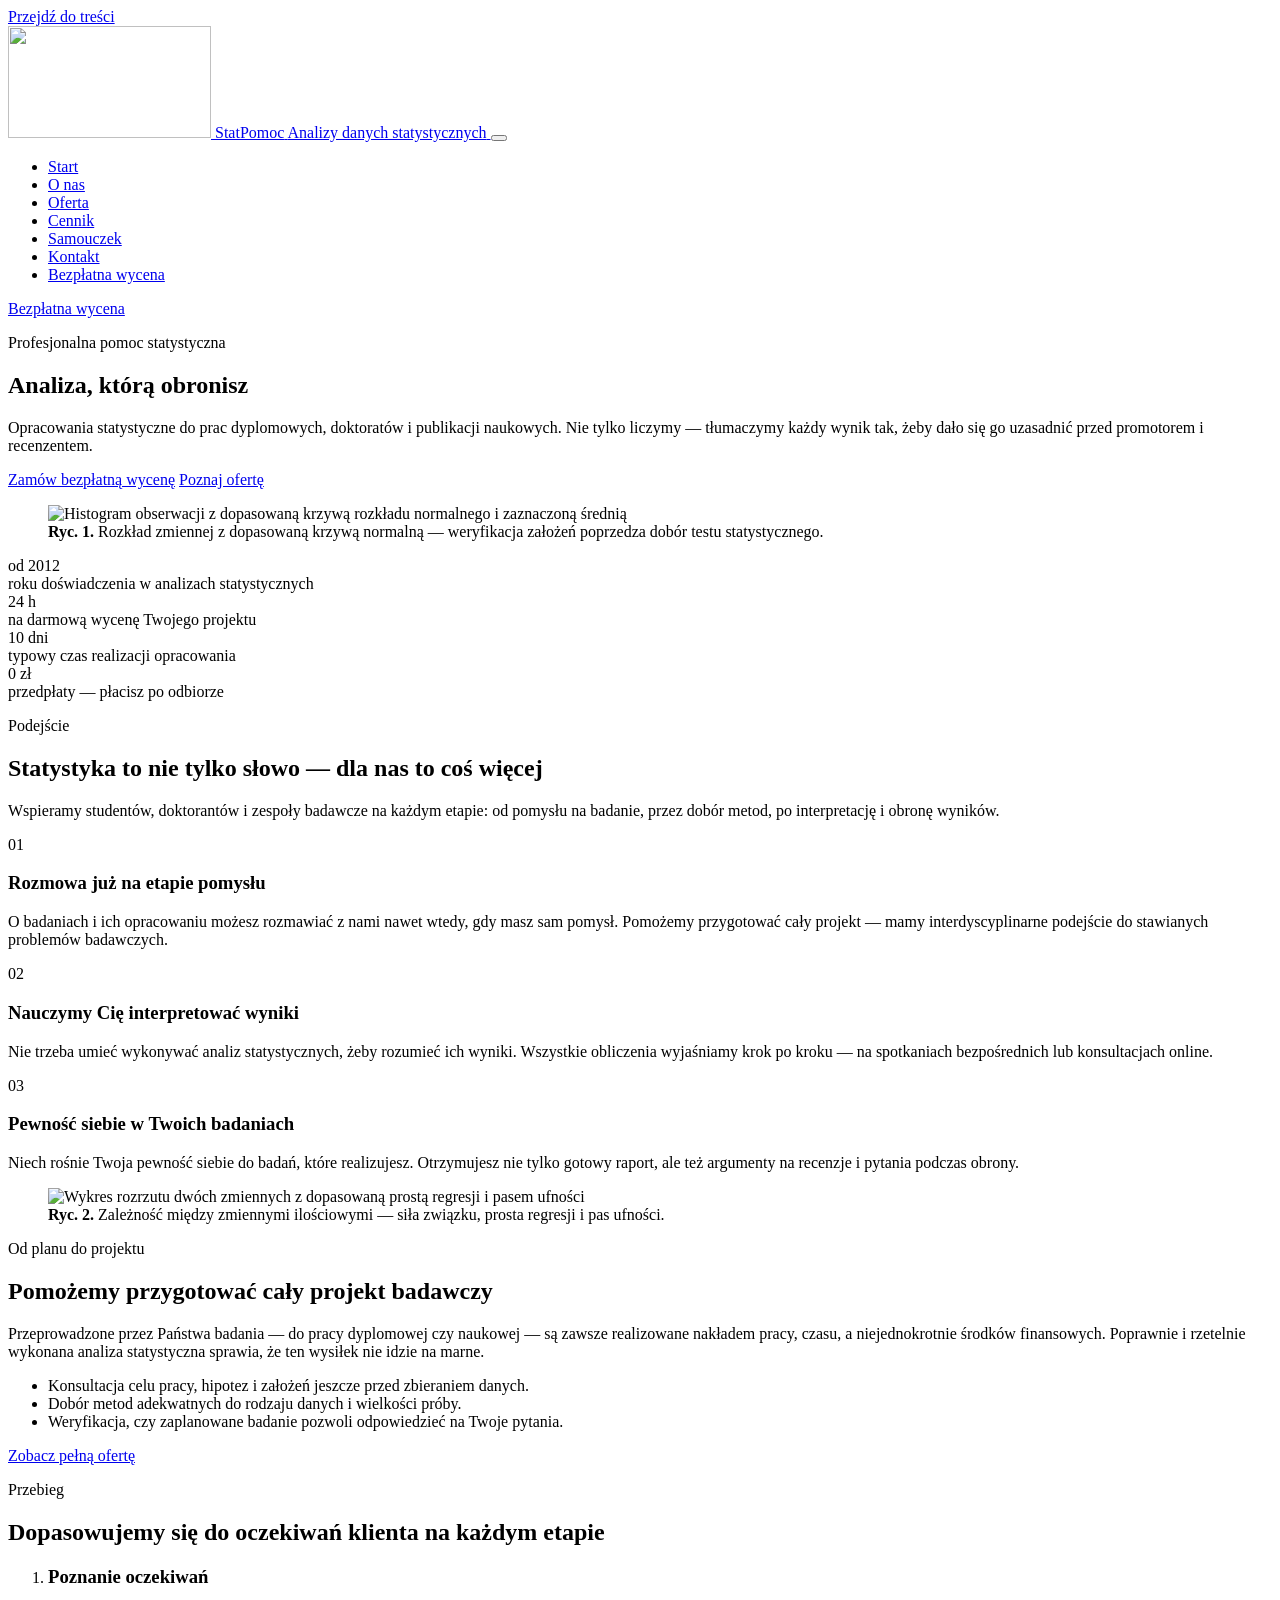
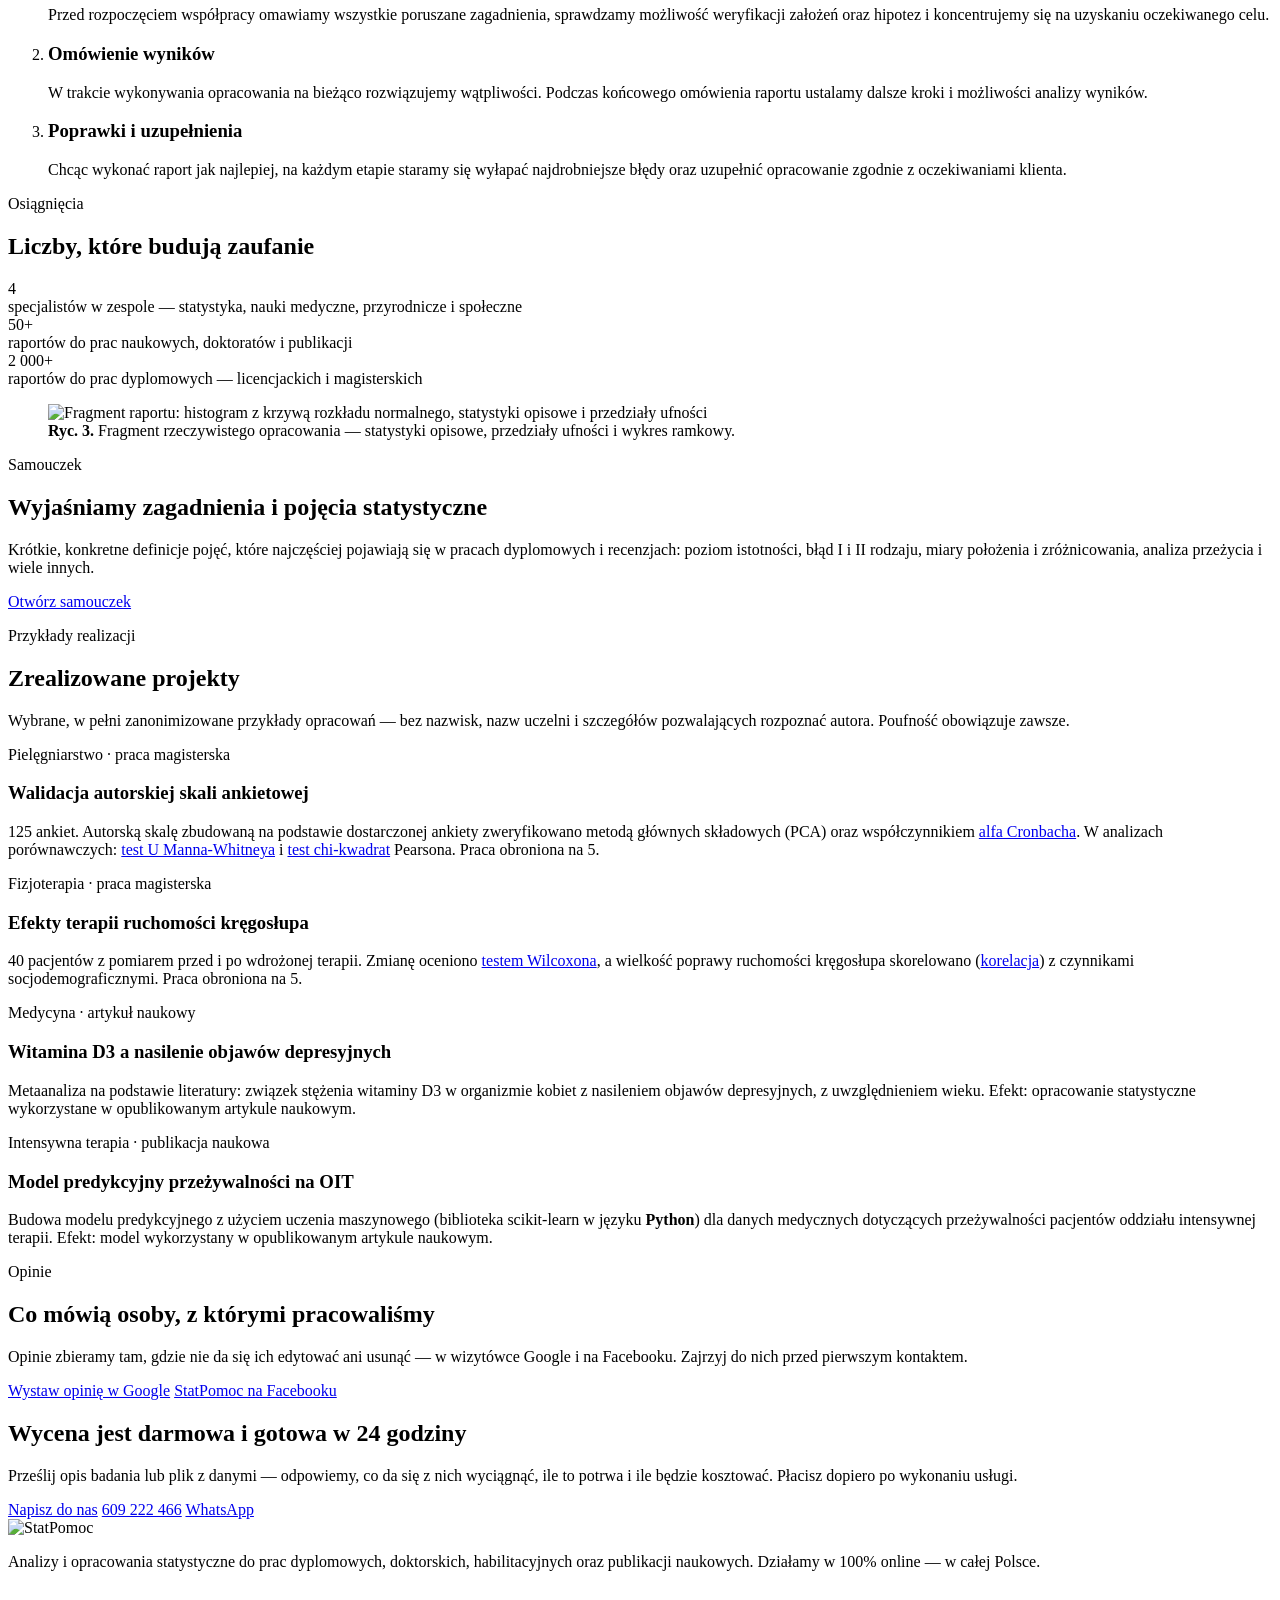
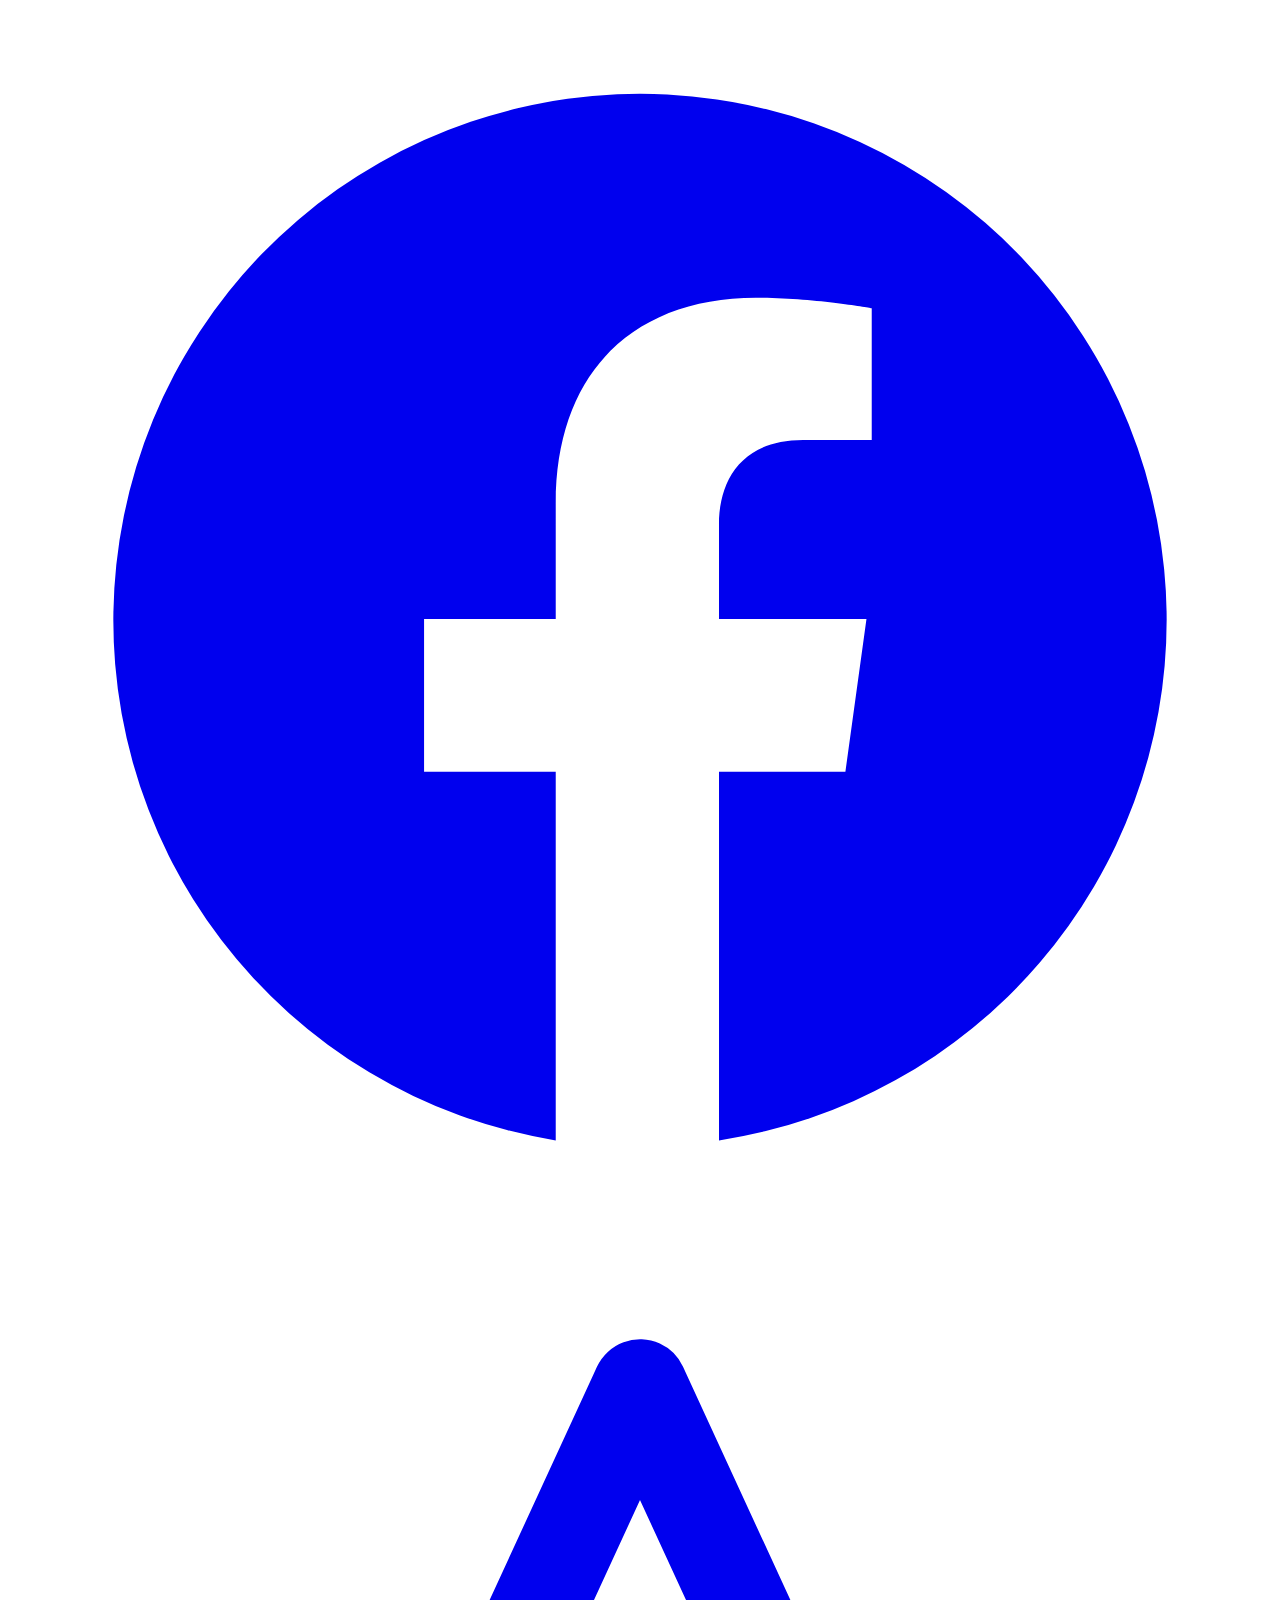
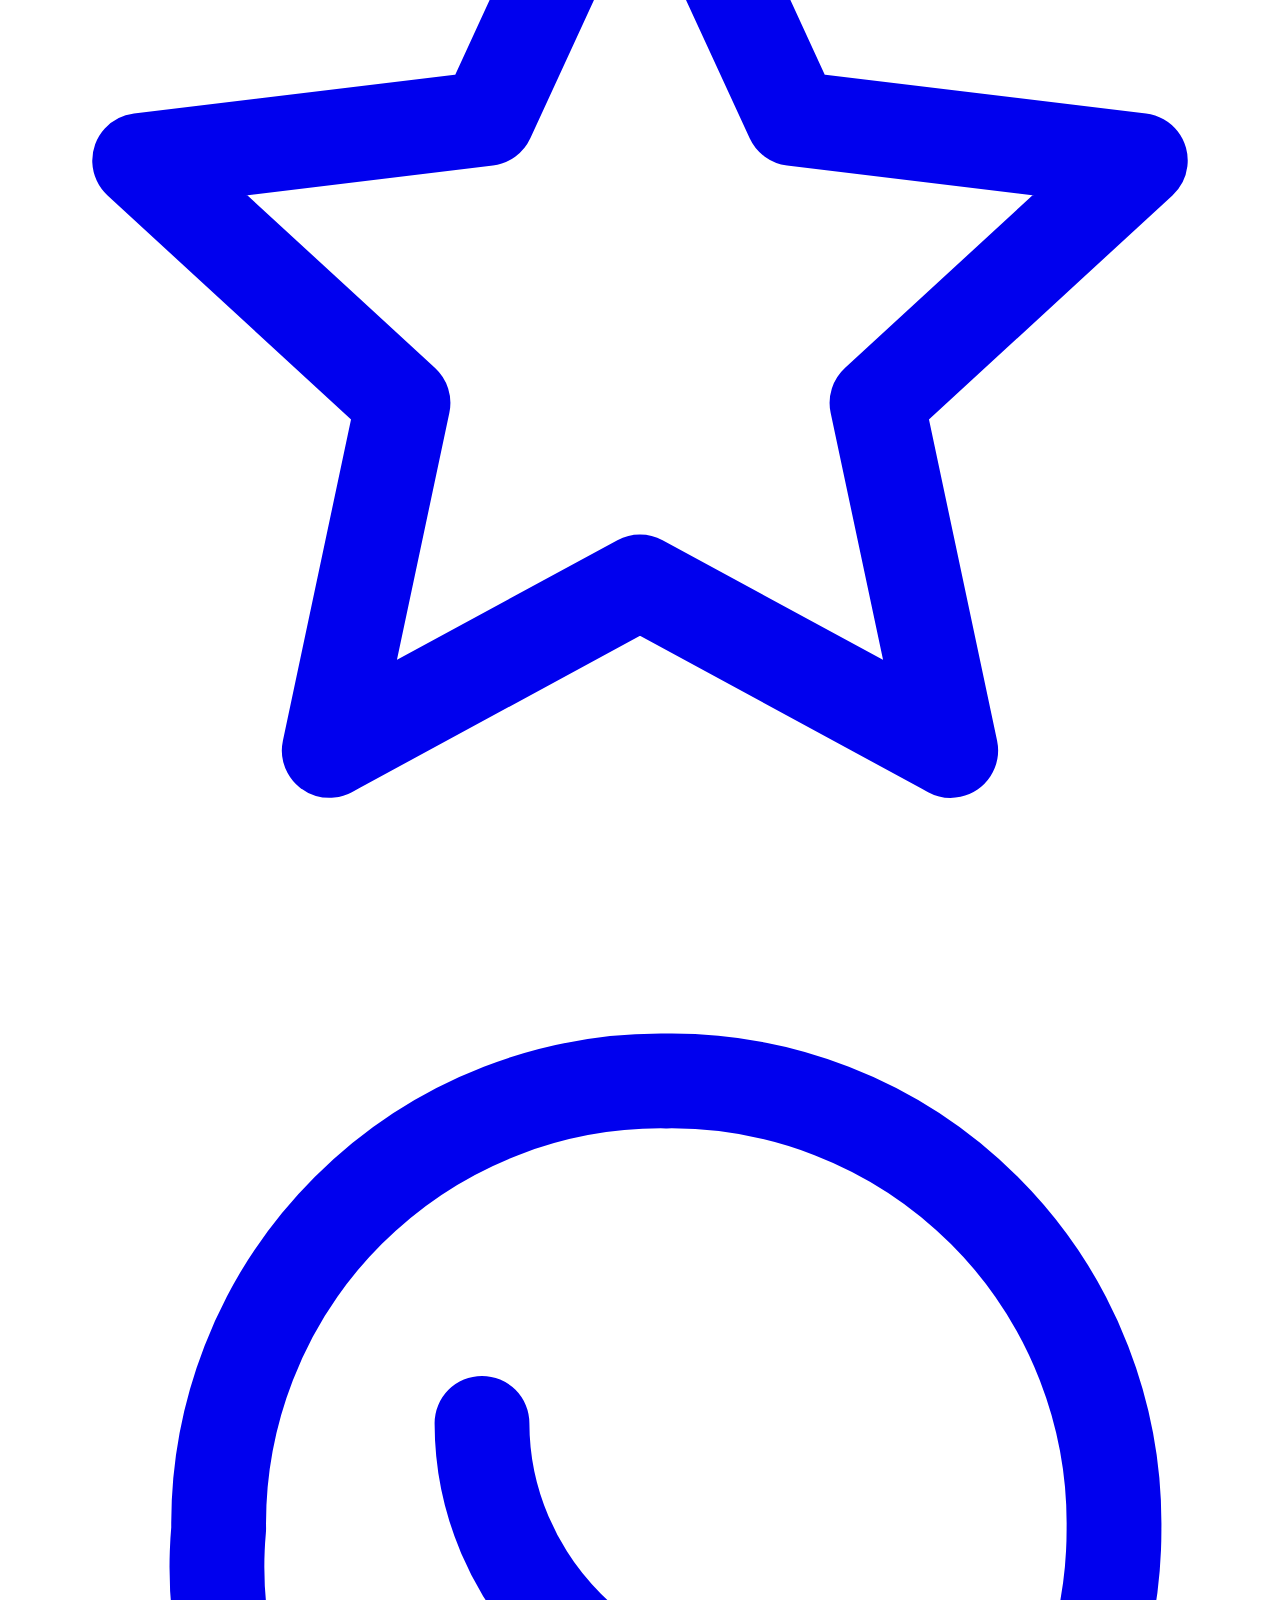
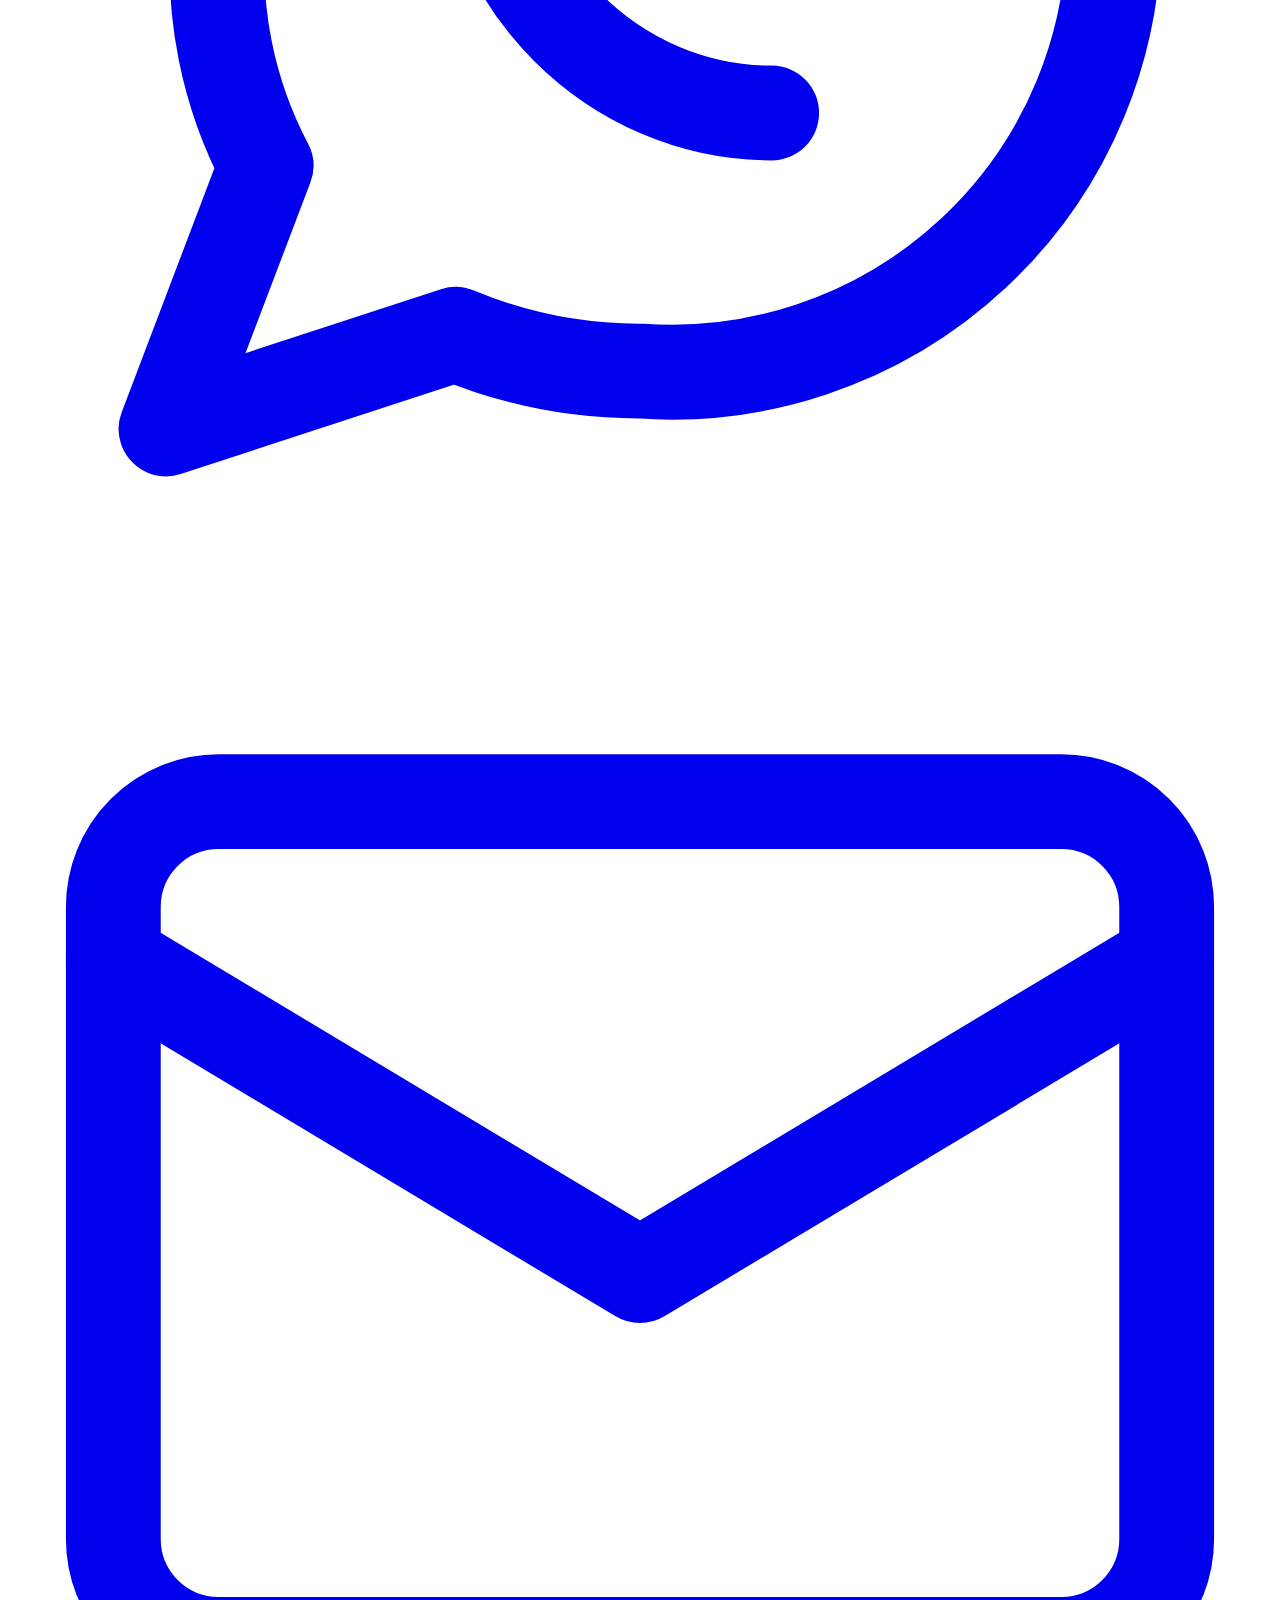
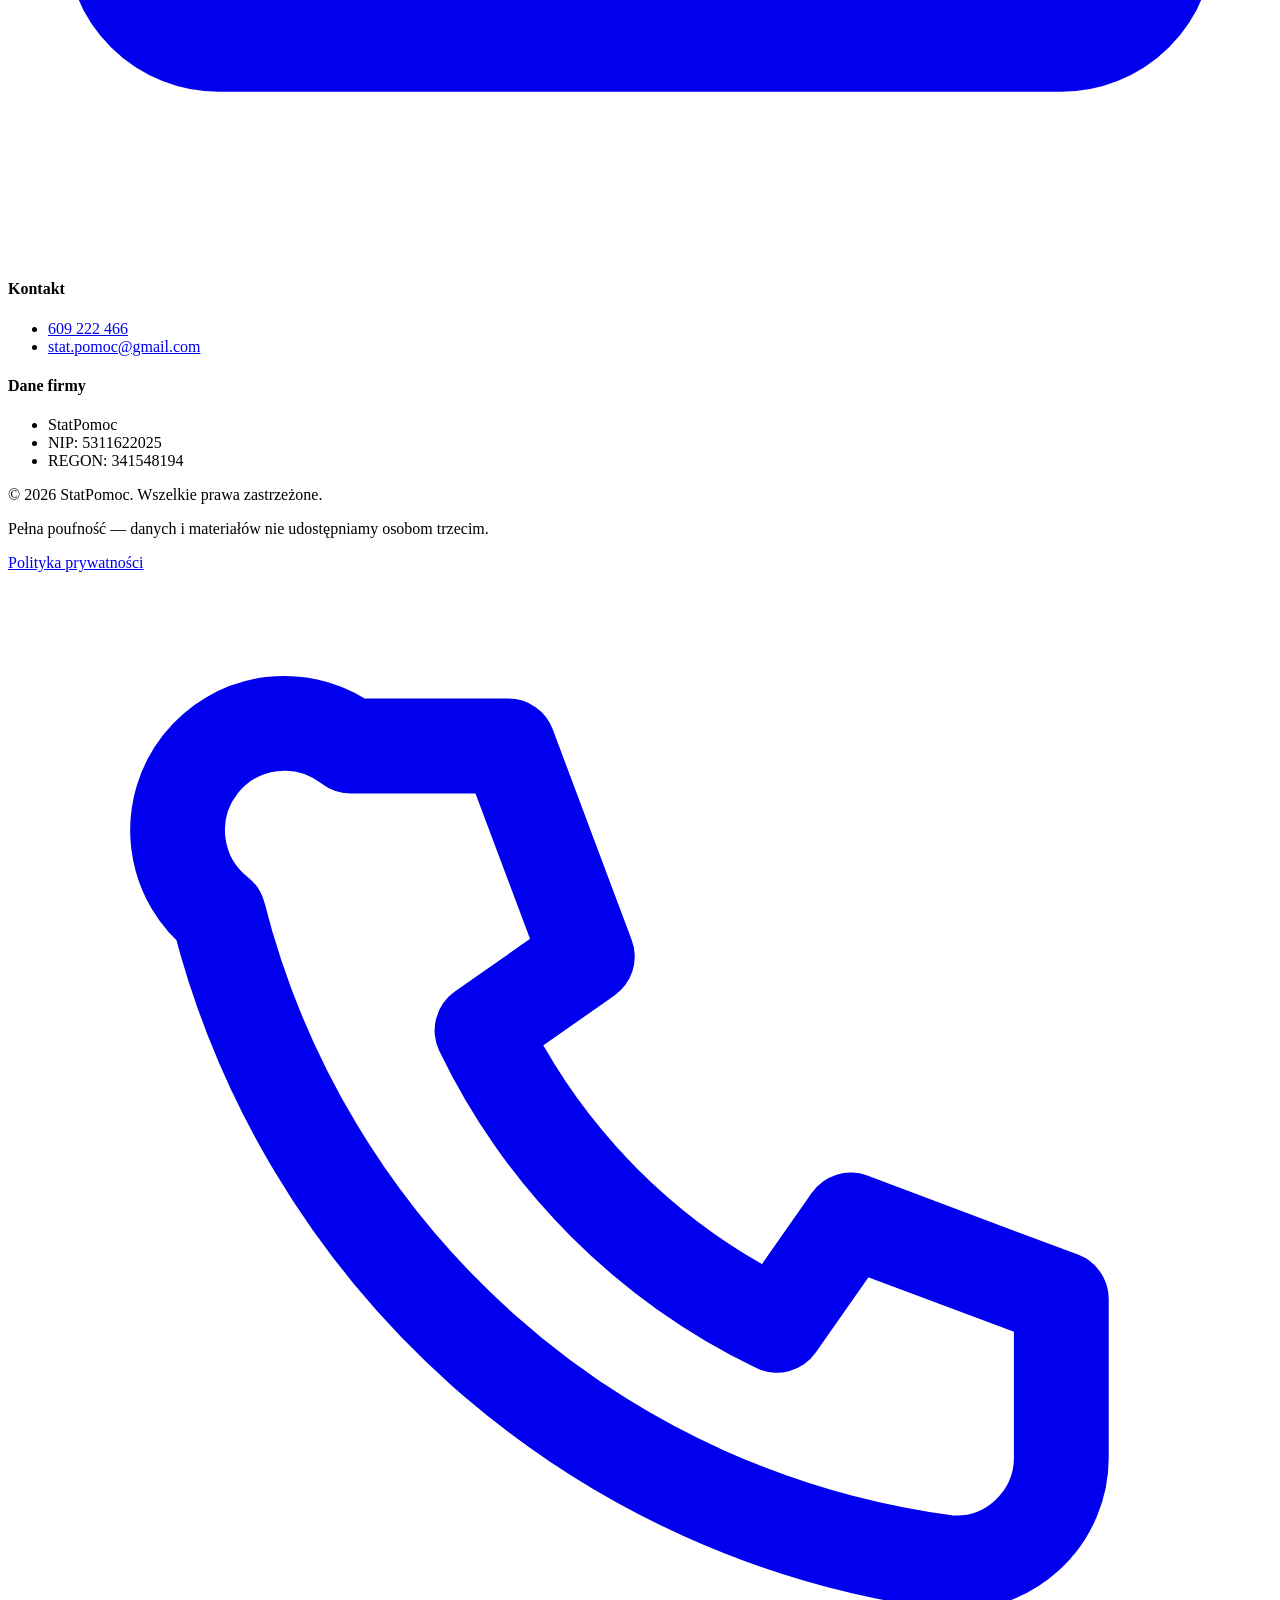
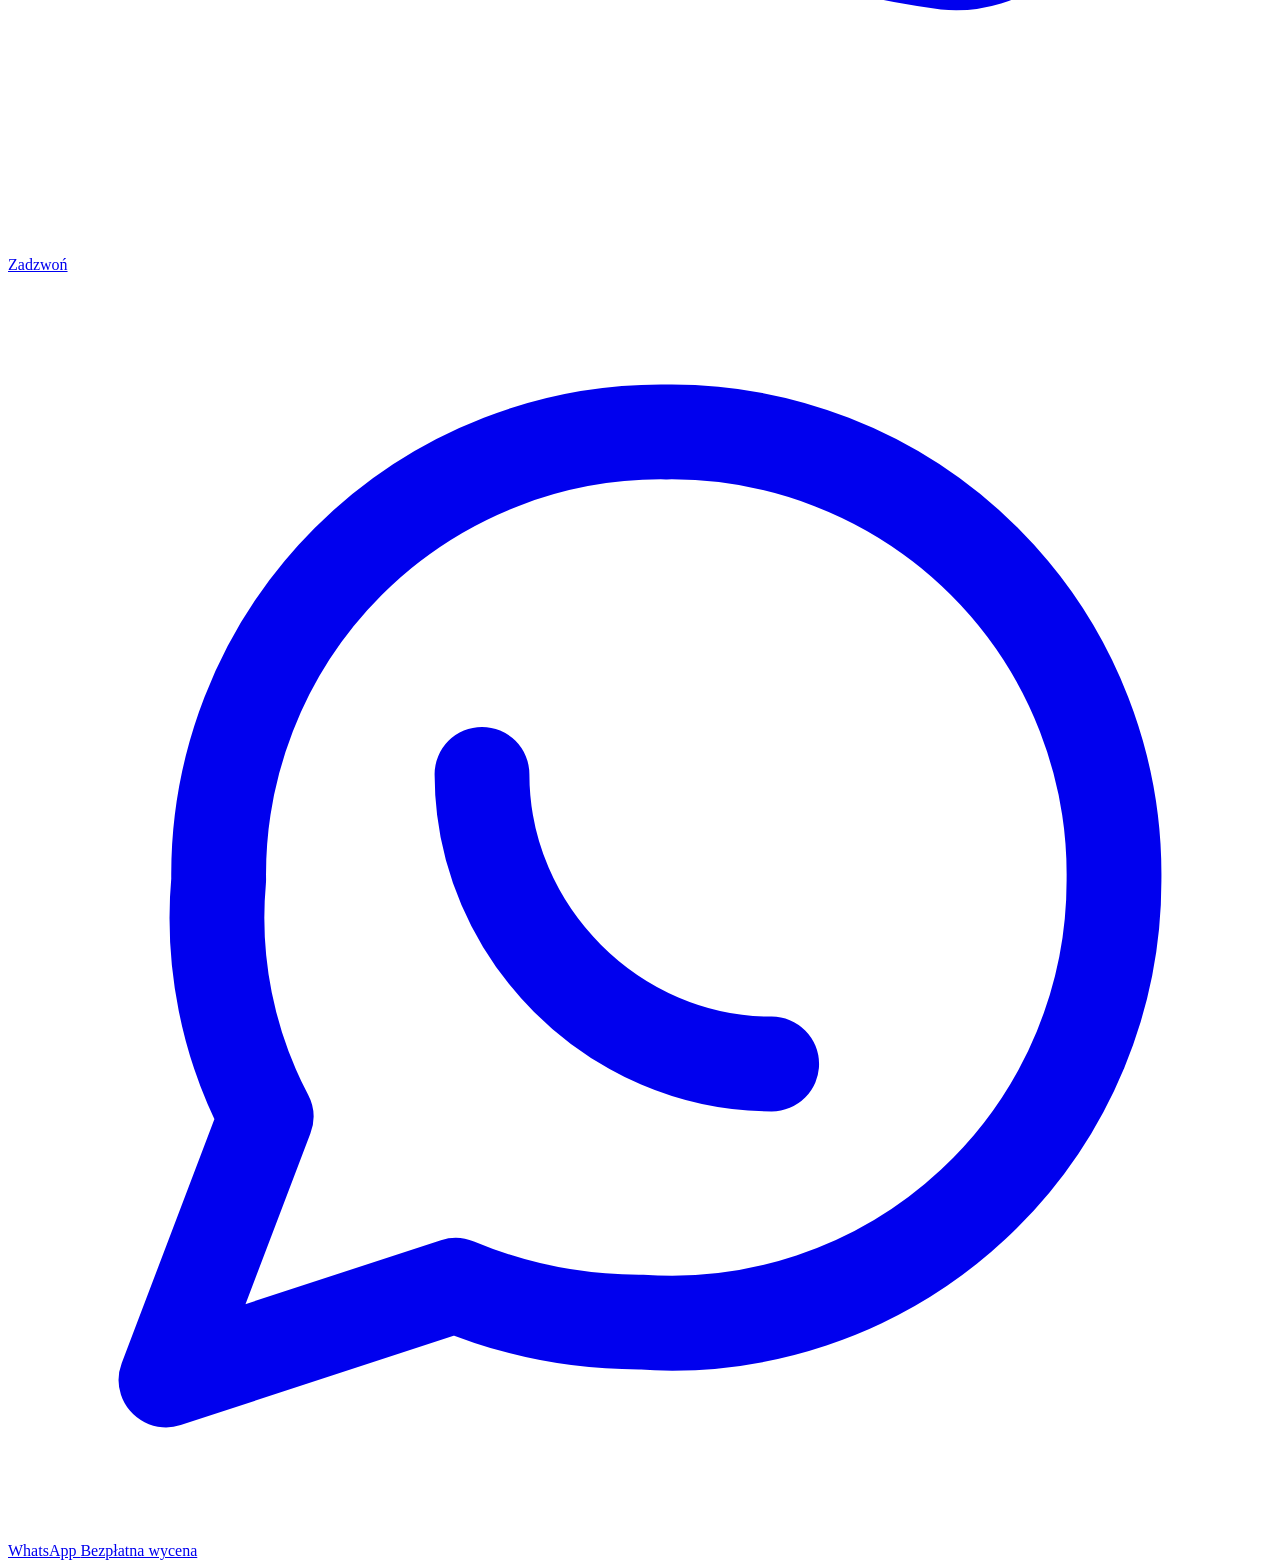
==== index.html @ e9c4fcf4 "Add files via upload" ====
<!DOCTYPE html>
<html lang="pl">
<head>
<meta charset="utf-8">
<meta name="viewport" content="width=device-width, initial-scale=1">
<title>StatPomoc — analizy statystyczne do prac dyplomowych i naukowych</title>
<meta name="description" content="Profesjonalna pomoc statystyczna: analizy do prac magisterskich, doktorskich i publikacji. Darmowa wycena w 24 h, płatność po realizacji, bezpłatna opieka merytoryczna. Cała Polska, w 100% online.">
<link rel="canonical" href="https://statpomoc.org.pl/">
<meta name="theme-color" content="#0E141B">
<meta property="og:type" content="website">
<meta property="og:locale" content="pl_PL">
<meta property="og:site_name" content="StatPomoc">
<meta property="og:title" content="StatPomoc — analizy statystyczne do prac dyplomowych i naukowych">
<meta property="og:description" content="Profesjonalna pomoc statystyczna: analizy do prac magisterskich, doktorskich i publikacji. Darmowa wycena w 24 h, płatność po realizacji, bezpłatna opieka merytoryczna. Cała Polska, w 100% online.">
<meta property="og:url" content="https://statpomoc.org.pl/">
<meta property="og:image" content="https://statpomoc.org.pl/assets/img/og-statpomoc.jpg">
<meta property="og:image:width" content="1200">
<meta property="og:image:height" content="630">
<meta property="og:image:alt" content="StatPomoc — analizy statystyczne do prac dyplomowych, doktoratów i publikacji naukowych">
<meta name="twitter:card" content="summary_large_image">
<meta name="twitter:image" content="https://statpomoc.org.pl/assets/img/og-statpomoc.jpg">
<link rel="icon" href="favicon.ico" sizes="any">
<link rel="icon" type="image/png" href="assets/img/favicon-32.png" sizes="32x32">
<link rel="apple-touch-icon" href="assets/img/apple-touch-icon.png">
<link rel="manifest" href="site.webmanifest">
<link rel="stylesheet" href="assets/css/style.css">
<script type="application/ld+json">
{
  "@context": "https://schema.org",
  "@type": "ProfessionalService",
  "name": "StatPomoc",
  "description": "Analizy i opracowania statystyczne do prac dyplomowych, doktorskich, habilitacyjnych i publikacji naukowych.",
  "url": "https://statpomoc.org.pl/",
  "logo": "https://statpomoc.org.pl/assets/img/logo.png",
  "telephone": "+48609222466",
  "email": "stat.pomoc@gmail.com",
  "vatID": "PL5311622025",
  "taxID": "5311622025",
  "areaServed": [
    {"@type": "Country", "name": "Polska"},
    {"@type": "City", "name": "Bydgoszcz"}
  ],
  "serviceType": ["Analiza statystyczna", "Konsultacje statystyczne", "Opracowanie wyników badań"],
  "hasOfferCatalog": {
    "@type": "OfferCatalog",
    "name": "Usługi StatPomoc",
    "itemListElement": [
      {"@type": "Offer", "itemOffered": {"@type": "Service", "name": "Analiza statystyczna do pracy licencjackiej i magisterskiej"}},
      {"@type": "Offer", "itemOffered": {"@type": "Service", "name": "Analiza statystyczna do doktoratu i habilitacji"}},
      {"@type": "Offer", "itemOffered": {"@type": "Service", "name": "Opracowanie wyników do publikacji naukowej"}},
      {"@type": "Offer", "itemOffered": {"@type": "Service", "name": "Przygotowanie narzędzi badawczych i ankiet"}},
      {"@type": "Offer", "itemOffered": {"@type": "Service", "name": "Szkolenia i konsultacje statystyczne"}},
      {"@type": "Offer", "itemOffered": {"@type": "Service", "name": "Redakcja i dostosowanie pracy do wytycznych uczelni lub czasopisma"}},
      {"@type": "Offer", "itemOffered": {"@type": "Service", "name": "Planowanie badania i dobór wielkości próby"}}
    ]
  },
  "knowsAbout": [
    "analiza statystyczna prac magisterskich",
    "analiza statystyczna prac doktorskich",
    "testy statystyczne",
    "analiza wariancji ANOVA",
    "analiza regresji",
    "analiza korelacji",
    "analiza przeżycia Kaplana-Meiera",
    "statystyka medyczna",
    "IBM SPSS Statistics",
    "Statistica",
    "PQStat",
    "Python",
    "dobór wielkości próby"
  ],
  "availableChannel": {
    "@type": "ServiceChannel",
    "serviceUrl": "https://statpomoc.org.pl/kontakt.html",
    "availableLanguage": {"@type": "Language", "name": "Polish", "alternateName": "pl"}
  },
  "sameAs": ["https://www.facebook.com/statpomoc/", "https://share.google/Pc4OFo4ldtyr2BmOv"],
  "priceRange": "Wycena indywidualna"
}
</script>
<script>document.documentElement.classList.add('js');</script>
</head>
<body>
<a class="skip-link" href="#main">Przejdź do treści</a>

<header class="site-header">
  <div class="container header-bar">
    <a class="brand" href="index.html" aria-label="StatPomoc — strona główna">
      <img src="assets/img/logo.png" alt="" width="203" height="112">
      <span class="brand__text">
        <span class="brand__name">StatPomoc</span>
        <span class="brand__tag">Analizy danych statystycznych</span>
      </span>
    </a>
    <button class="nav-toggle" type="button" aria-expanded="false" aria-controls="nav" aria-label="Menu">
      <span></span>
    </button>
    <nav class="nav" id="nav" aria-label="Menu główne">
      <ul class="nav__list">
        <li><a class="nav__link" href="index.html" aria-current="page">Start</a></li>
        <li><a class="nav__link" href="o-nas.html">O nas</a></li>
        <li><a class="nav__link" href="oferta.html">Oferta</a></li>
        <li><a class="nav__link" href="cennik.html">Cennik</a></li>
        <li><a class="nav__link" href="samouczek.html">Samouczek</a></li>
        <li><a class="nav__link" href="kontakt.html">Kontakt</a></li>
        <li><a class="btn btn--sm" href="kontakt.html">Bezpłatna wycena</a></li>
      </ul>
    </nav>
    <a class="btn btn--sm header-cta" href="kontakt.html">Bezpłatna wycena</a>
  </div>
</header>

<main id="main">

  <section class="hero">
    <div class="container hero__inner">
      <div>
        <p class="eyebrow eyebrow--light">Profesjonalna pomoc statystyczna</p>
        <h1>Analiza, którą obronisz</h1>
        <p class="lead">
          Opracowania statystyczne do prac dyplomowych, doktoratów i publikacji naukowych.
          Nie tylko liczymy — tłumaczymy każdy wynik tak, żeby dało się go uzasadnić
          przed promotorem i recenzentem.
        </p>
        <div class="btn-row">
          <a class="btn" href="kontakt.html">Zamów bezpłatną wycenę</a>
          <a class="btn btn--onDark" href="oferta.html">Poznaj ofertę</a>
        </div>
      </div>
      <figure class="figure figure--dark reveal">
        <img fetchpriority="high" decoding="async" src="assets/img/fig-rozklad.svg" width="620" height="380"
             alt="Histogram obserwacji z dopasowaną krzywą rozkładu normalnego i zaznaczoną średnią">
        <figcaption><b>Ryc. 1.</b> Rozkład zmiennej z dopasowaną krzywą normalną — weryfikacja
          założeń poprzedza dobór testu statystycznego.</figcaption>
      </figure>
    </div>
    <div class="container">
      <div class="hero-meta">
        <div class="hero-meta__item">
          <div class="hero-meta__value">od 2012</div>
          <div class="hero-meta__label">roku doświadczenia w analizach statystycznych</div>
        </div>
        <div class="hero-meta__item">
          <div class="hero-meta__value">24 h</div>
          <div class="hero-meta__label">na darmową wycenę Twojego projektu</div>
        </div>
        <div class="hero-meta__item">
          <div class="hero-meta__value">10 dni</div>
          <div class="hero-meta__label">typowy czas realizacji opracowania</div>
        </div>
        <div class="hero-meta__item">
          <div class="hero-meta__value">0 zł</div>
          <div class="hero-meta__label">przedpłaty — płacisz po odbiorze</div>
        </div>
      </div>
    </div>
  </section>

  <section class="section">
    <div class="container">
      <div class="section-head reveal">
        <p class="eyebrow">Podejście</p>
        <h2>Statystyka to nie tylko słowo — dla nas to coś więcej</h2>
        <p class="lead">
          Wspieramy studentów, doktorantów i zespoły badawcze na każdym etapie: od pomysłu
          na badanie, przez dobór metod, po interpretację i obronę wyników.
        </p>
      </div>

      <div class="grid grid--3">
        <article class="card reveal">
          <span class="card__num">01</span>
          <h3>Rozmowa już na etapie pomysłu</h3>
          <p>
            O badaniach i ich opracowaniu możesz rozmawiać z nami nawet wtedy, gdy masz sam pomysł.
            Pomożemy przygotować cały projekt — mamy interdyscyplinarne podejście do stawianych
            problemów badawczych.
          </p>
        </article>
        <article class="card reveal" data-delay="1">
          <span class="card__num">02</span>
          <h3>Nauczymy Cię interpretować wyniki</h3>
          <p>
            Nie trzeba umieć wykonywać analiz statystycznych, żeby rozumieć ich wyniki.
            Wszystkie obliczenia wyjaśniamy krok po kroku — na spotkaniach bezpośrednich
            lub konsultacjach online.
          </p>
        </article>
        <article class="card reveal" data-delay="2">
          <span class="card__num">03</span>
          <h3>Pewność siebie w Twoich badaniach</h3>
          <p>
            Niech rośnie Twoja pewność siebie do badań, które realizujesz. Otrzymujesz nie tylko
            gotowy raport, ale też argumenty na recenzje i pytania podczas obrony.
          </p>
        </article>
      </div>
    </div>
  </section>

  <section class="section section--mist">
    <div class="container split">
      <figure class="figure reveal">
        <img loading="lazy" decoding="async" src="assets/img/fig-korelacja.svg" width="620" height="360"
             alt="Wykres rozrzutu dwóch zmiennych z dopasowaną prostą regresji i pasem ufności">
        <figcaption><b>Ryc. 2.</b> Zależność między zmiennymi ilościowymi — siła związku,
          prosta regresji i pas ufności.</figcaption>
      </figure>
      <div class="split__body reveal" data-delay="1">
        <p class="eyebrow">Od planu do projektu</p>
        <h2>Pomożemy przygotować cały projekt badawczy</h2>
        <p>
          Przeprowadzone przez Państwa badania — do pracy dyplomowej czy naukowej — są zawsze
          realizowane nakładem pracy, czasu, a niejednokrotnie środków finansowych.
          Poprawnie i rzetelnie wykonana analiza statystyczna sprawia, że ten wysiłek nie idzie na marne.
        </p>
        <ul class="checklist">
          <li>Konsultacja celu pracy, hipotez i założeń jeszcze przed zbieraniem danych.</li>
          <li>Dobór metod adekwatnych do rodzaju danych i wielkości próby.</li>
          <li>Weryfikacja, czy zaplanowane badanie pozwoli odpowiedzieć na Twoje pytania.</li>
        </ul>
        <div class="btn-row">
          <a class="btn btn--ghost" href="oferta.html">Zobacz pełną ofertę</a>
        </div>
      </div>
    </div>
  </section>

  <section class="section">
    <div class="container">
      <div class="section-head reveal">
        <p class="eyebrow">Przebieg</p>
        <h2>Dopasowujemy się do oczekiwań klienta na każdym etapie</h2>
      </div>
      <ol class="steps reveal">
        <li class="step">
          <div>
            <h3>Poznanie oczekiwań</h3>
            <p>Przed rozpoczęciem współpracy omawiamy wszystkie poruszane zagadnienia, sprawdzamy
              możliwość weryfikacji założeń oraz hipotez i koncentrujemy się na uzyskaniu
              oczekiwanego celu.</p>
          </div>
        </li>
        <li class="step">
          <div>
            <h3>Omówienie wyników</h3>
            <p>W trakcie wykonywania opracowania na bieżąco rozwiązujemy wątpliwości. Podczas
              końcowego omówienia raportu ustalamy dalsze kroki i możliwości analizy wyników.</p>
          </div>
        </li>
        <li class="step">
          <div>
            <h3>Poprawki i uzupełnienia</h3>
            <p>Chcąc wykonać raport jak najlepiej, na każdym etapie staramy się wyłapać najdrobniejsze
              błędy oraz uzupełnić opracowanie zgodnie z oczekiwaniami klienta.</p>
          </div>
        </li>
      </ol>
    </div>
  </section>

  <section class="section section--dark">
    <div class="container">
      <div class="section-head reveal">
        <p class="eyebrow eyebrow--light">Osiągnięcia</p>
        <h2>Liczby, które budują zaufanie</h2>
      </div>
      <div class="stats reveal">
        <div class="stat">
          <div class="stat__value" data-count-to="4">4</div>
          <div class="stat__label">specjalistów w zespole — statystyka, nauki medyczne, przyrodnicze i społeczne</div>
        </div>
        <div class="stat">
          <div class="stat__value" data-count-to="50">50<span class="suffix">+</span></div>
          <div class="stat__label">raportów do prac naukowych, doktoratów i publikacji</div>
        </div>
        <div class="stat">
          <div class="stat__value" data-count-to="2000">2 000<span class="suffix">+</span></div>
          <div class="stat__label">raportów do prac dyplomowych — licencjackich i magisterskich</div>
        </div>
      </div>
    </div>
  </section>

  <section class="section">
    <div class="container split split--reverse">
      <div class="split__media reveal">
        <figure class="figure">
          <img loading="lazy" decoding="async" src="assets/img/raport-statystyka.jpg" width="638" height="470"
               alt="Fragment raportu: histogram z krzywą rozkładu normalnego, statystyki opisowe i przedziały ufności">
          <figcaption><b>Ryc. 3.</b> Fragment rzeczywistego opracowania — statystyki opisowe,
            przedziały ufności i wykres ramkowy.</figcaption>
        </figure>
      </div>
      <div class="split__body reveal" data-delay="1">
        <p class="eyebrow">Samouczek</p>
        <h2>Wyjaśniamy zagadnienia i pojęcia statystyczne</h2>
        <p>
          Krótkie, konkretne definicje pojęć, które najczęściej pojawiają się w pracach
          dyplomowych i recenzjach: poziom istotności, błąd I i II rodzaju, miary położenia
          i zróżnicowania, analiza przeżycia i wiele innych.
        </p>
        <div class="btn-row">
          <a class="btn" href="samouczek.html">Otwórz samouczek</a>
        </div>
      </div>
    </div>
  </section>

  <section class="section section--mist" id="realizacje">
    <div class="container">
      <div class="section-head reveal">
        <p class="eyebrow">Przykłady realizacji</p>
        <h2>Zrealizowane projekty</h2>
        <p class="lead">
          Wybrane, w pełni zanonimizowane przykłady opracowań — bez nazwisk, nazw uczelni
          i szczegółów pozwalających rozpoznać autora. Poufność obowiązuje zawsze.
        </p>
      </div>

      <div class="grid grid--2">
        <article class="card reveal">
          <p class="eyebrow">Pielęgniarstwo · praca magisterska</p>
          <h3>Walidacja autorskiej skali ankietowej</h3>
          <p>125 ankiet. Autorską skalę zbudowaną na podstawie dostarczonej ankiety
            zweryfikowano metodą głównych składowych (PCA) oraz współczynnikiem
            <a href="samouczek.html#alfa-cronbacha">alfa Cronbacha</a>. W analizach
            porównawczych: <a href="samouczek.html#test-u-manna-whitneya">test U Manna-Whitneya</a>
            i <a href="samouczek.html#test-chi-kwadrat">test chi-kwadrat</a> Pearsona.
            Praca obroniona na 5.</p>
        </article>
        <article class="card reveal" data-delay="1">
          <p class="eyebrow">Fizjoterapia · praca magisterska</p>
          <h3>Efekty terapii ruchomości kręgosłupa</h3>
          <p>40 pacjentów z pomiarem przed i po wdrożonej terapii. Zmianę oceniono
            <a href="samouczek.html#test-wilcoxona">testem Wilcoxona</a>, a wielkość poprawy
            ruchomości kręgosłupa skorelowano (<a href="samouczek.html#korelacja">korelacja</a>)
            z czynnikami socjodemograficznymi. Praca obroniona na 5.</p>
        </article>
        <article class="card reveal">
          <p class="eyebrow">Medycyna · artykuł naukowy</p>
          <h3>Witamina D3 a nasilenie objawów depresyjnych</h3>
          <p>Metaanaliza na podstawie literatury: związek stężenia witaminy D3
            w organizmie kobiet z nasileniem objawów depresyjnych, z uwzględnieniem
            wieku. Efekt: opracowanie statystyczne wykorzystane w opublikowanym
            artykule naukowym.</p>
        </article>
        <article class="card reveal" data-delay="1">
          <p class="eyebrow">Intensywna terapia · publikacja naukowa</p>
          <h3>Model predykcyjny przeżywalności na OIT</h3>
          <p>Budowa modelu predykcyjnego z użyciem uczenia maszynowego (biblioteka
            scikit-learn w języku <strong>Python</strong>) dla danych medycznych
            dotyczących przeżywalności pacjentów oddziału intensywnej terapii.
            Efekt: model wykorzystany w opublikowanym artykule naukowym.</p>
        </article>
      </div>
    </div>
  </section>

  <section class="section" id="opinie">
    <div class="container">
      <div class="section-head reveal">
        <p class="eyebrow">Opinie</p>
        <h2>Co mówią osoby, z którymi pracowaliśmy</h2>
        <p class="lead">
          Opinie zbieramy tam, gdzie nie da się ich edytować ani usunąć — w wizytówce
          Google i na Facebooku. Zajrzyj do nich przed pierwszym kontaktem.
        </p>
      </div>

      <!-- ============================ TRUSTINDEX ============================
           Prawdziwe opinie z wizytówki Google — pobierane przez Trustindex,
           z nazwiskiem, awatarem, gwiazdkami i logo Google (tak jak w wyszukiwarce).

           URUCHOMIENIE (5 minut, plan darmowy wystarczy):
           1. Załóż konto na https://www.trustindex.io/ i połącz wizytówkę Google
              (https://share.google/Pc4OFo4ldtyr2BmOv). Opcjonalnie także Facebooka.
           2. Wybierz styl widgetu (polecany: „Slider” albo „Grid”) i zapisz.
           3. Trustindex wygeneruje snippet postaci:
                <script defer async src="https://cdn.trustindex.io/loader.js?a1b2c3d4e5f6"></script>
              Skopiuj z niego SAM ciąg po znaku „?” (tu: a1b2c3d4e5f6) i wklej go
              poniżej w atrybucie data-trustindex, w miejsce WKLEJ-ID-WIDGETU.
           4. Gotowe — skrypt strony (assets/js/main.js) sam doładuje widget.
              Dopóki ID nie jest wpisane, sekcja pokazuje tylko tekst i przyciski,
              a do Trustindeksu nie leci żadne zapytanie.
           5. Osobny widget dla Facebooka: powtórz kroki i wpisz drugie ID
              w atrybucie data-trustindex drugiego kontenera .reviews-embed.
           ==================================================================== -->
      <div class="reviews-embed reveal" data-delay="1"
           data-trustindex="b9bc5587820e72761966ffac151"></div>

      <!-- Przycisk „Wystaw opinię” otwiera bezpośrednio okienko oceny na wizytówce
           Google (link „Poproś o opinie” z panelu business.google.com). -->
      <div class="btn-row reveal" data-delay="2">
        <a class="btn" href="https://g.page/r/CWnAMpuyWdmEEBM/review" target="_blank" rel="noopener noreferrer">Wystaw opinię w Google</a>
        <a class="btn btn--ghost" href="https://www.facebook.com/statpomoc/" target="_blank" rel="noopener noreferrer">StatPomoc na Facebooku</a>
      </div>
    </div>
  </section>

  <section class="section section--tight">
    <div class="container">
      <div class="cta-band reveal">
        <div>
          <h2>Wycena jest darmowa i gotowa w 24 godziny</h2>
          <p>Prześlij opis badania lub plik z danymi — odpowiemy, co da się z nich wyciągnąć, ile to potrwa i ile będzie kosztować. Płacisz dopiero po wykonaniu usługi.</p>
        </div>
        <div class="btn-row">
          <a class="btn" href="kontakt.html">Napisz do nas</a>
          <a class="btn btn--onDark" href="tel:+48609222466">609 222 466</a>
          <a class="btn btn--onDark" href="https://wa.me/48609222466" target="_blank" rel="noopener noreferrer">WhatsApp</a>
        </div>
      </div>
    </div>
  </section>

</main>

<footer class="site-footer">
  <div class="container">
    <div class="footer-grid">
      <div class="footer-brand">
        <img loading="lazy" decoding="async" src="assets/img/logo-white.png" alt="StatPomoc" width="203" height="112">
        <p>
          Analizy i opracowania statystyczne do prac dyplomowych, doktorskich, habilitacyjnych
          oraz publikacji naukowych. Działamy w 100% online — w całej Polsce.
        </p>
        <div class="social">
          <a href="https://www.facebook.com/statpomoc/" target="_blank" rel="noopener noreferrer" aria-label="StatPomoc na Facebooku"><svg viewBox="0 0 24 24" fill="currentColor" aria-hidden="true"><path d="M22 12a10 10 0 1 0-11.6 9.9v-7H7.9V12h2.5V9.8c0-2.5 1.5-3.9 3.8-3.9 1.1 0 2.2.2 2.2.2v2.5h-1.3c-1.2 0-1.6.8-1.6 1.6V12h2.8l-.4 2.9h-2.4v7A10 10 0 0 0 22 12Z"/></svg></a>
          <a href="https://share.google/Pc4OFo4ldtyr2BmOv" target="_blank" rel="noopener noreferrer" aria-label="StatPomoc w Google — opinie i wizytówka"><svg viewBox="0 0 24 24" fill="none" stroke="currentColor" stroke-width="1.8" stroke-linecap="round" stroke-linejoin="round" aria-hidden="true"><path d="M12 2.5l2.9 6.3 6.6.8-5 4.6 1.4 6.6L12 17.6l-5.9 3.2 1.4-6.6-5-4.6 6.6-.8L12 2.5Z"/></svg></a>
          <a href="https://wa.me/48609222466" target="_blank" rel="noopener noreferrer" aria-label="Napisz przez WhatsApp: 609 222 466"><svg viewBox="0 0 24 24" fill="none" stroke="currentColor" stroke-width="1.8" stroke-linecap="round" stroke-linejoin="round" aria-hidden="true"><path d="M21 11.5a8.4 8.4 0 0 1-9 8.4 9 9 0 0 1-3.5-.7L3 21l1.9-5A8.1 8.1 0 0 1 4 11.5 8.4 8.4 0 0 1 12.5 3 8.4 8.4 0 0 1 21 11.5Z"/><path d="M9 9.5c0 3 2.5 5.5 5.5 5.5"/></svg></a>
          <a href="mailto:stat.pomoc@gmail.com" aria-label="Napisz e-mail do StatPomoc"><svg viewBox="0 0 24 24" fill="none" stroke="currentColor" stroke-width="1.8" stroke-linecap="round" stroke-linejoin="round" aria-hidden="true"><rect x="2" y="4" width="20" height="16" rx="2"/><path d="m2 7 10 6 10-6"/></svg></a>
        </div>
      </div>
      <div class="footer-col">
        <h4>Kontakt</h4>
        <ul>
          <li><a href="tel:+48609222466">609 222 466</a></li>
          <li><a href="mailto:stat.pomoc@gmail.com">stat.pomoc@gmail.com</a></li>
        </ul>
      </div>
      <div class="footer-col">
        <h4>Dane firmy</h4>
        <ul>
          <li>StatPomoc</li>
          <li>NIP: 5311622025</li>
          <li>REGON: 341548194</li>
        </ul>
      </div>
    </div>
    <div class="footer-legal">
      <p>&copy; <span id="year">2026</span> StatPomoc. Wszelkie prawa zastrzeżone.</p>
      <p class="footer-legal__note">Pełna poufność — danych i materiałów nie udostępniamy osobom trzecim.</p>
      <p><a href="polityka-prywatnosci.html">Polityka prywatności</a></p>
    </div>
  </div>
</footer>


<div class="mobile-cta" aria-label="Szybki kontakt">
  <a class="mobile-cta__btn" href="tel:+48609222466">
    <svg viewBox="0 0 24 24" fill="none" stroke="currentColor" stroke-width="1.8" stroke-linecap="round" stroke-linejoin="round" aria-hidden="true"><path d="M6.5 3h3l1.5 4-2 1.4a12 12 0 0 0 5.6 5.6L16 12l4 1.5v3a2 2 0 0 1-2.2 2A16.5 16.5 0 0 1 4 6.2 2 2 0 0 1 6.5 3Z"/></svg>
    Zadzwoń
  </a>
  <a class="mobile-cta__btn mobile-cta__btn--wa" href="https://wa.me/48609222466" target="_blank" rel="noopener noreferrer">
    <svg viewBox="0 0 24 24" fill="none" stroke="currentColor" stroke-width="1.8" stroke-linecap="round" stroke-linejoin="round" aria-hidden="true"><path d="M21 11.5a8.4 8.4 0 0 1-9 8.4 9 9 0 0 1-3.5-.7L3 21l1.9-5A8.1 8.1 0 0 1 4 11.5 8.4 8.4 0 0 1 12.5 3 8.4 8.4 0 0 1 21 11.5Z"/><path d="M9 9.5c0 3 2.5 5.5 5.5 5.5"/></svg>
    WhatsApp
  </a>
  <a class="mobile-cta__btn mobile-cta__btn--primary" href="kontakt.html">Bezpłatna wycena</a>
</div>

<script src="assets/js/main.js" defer></script>
</body>
</html>
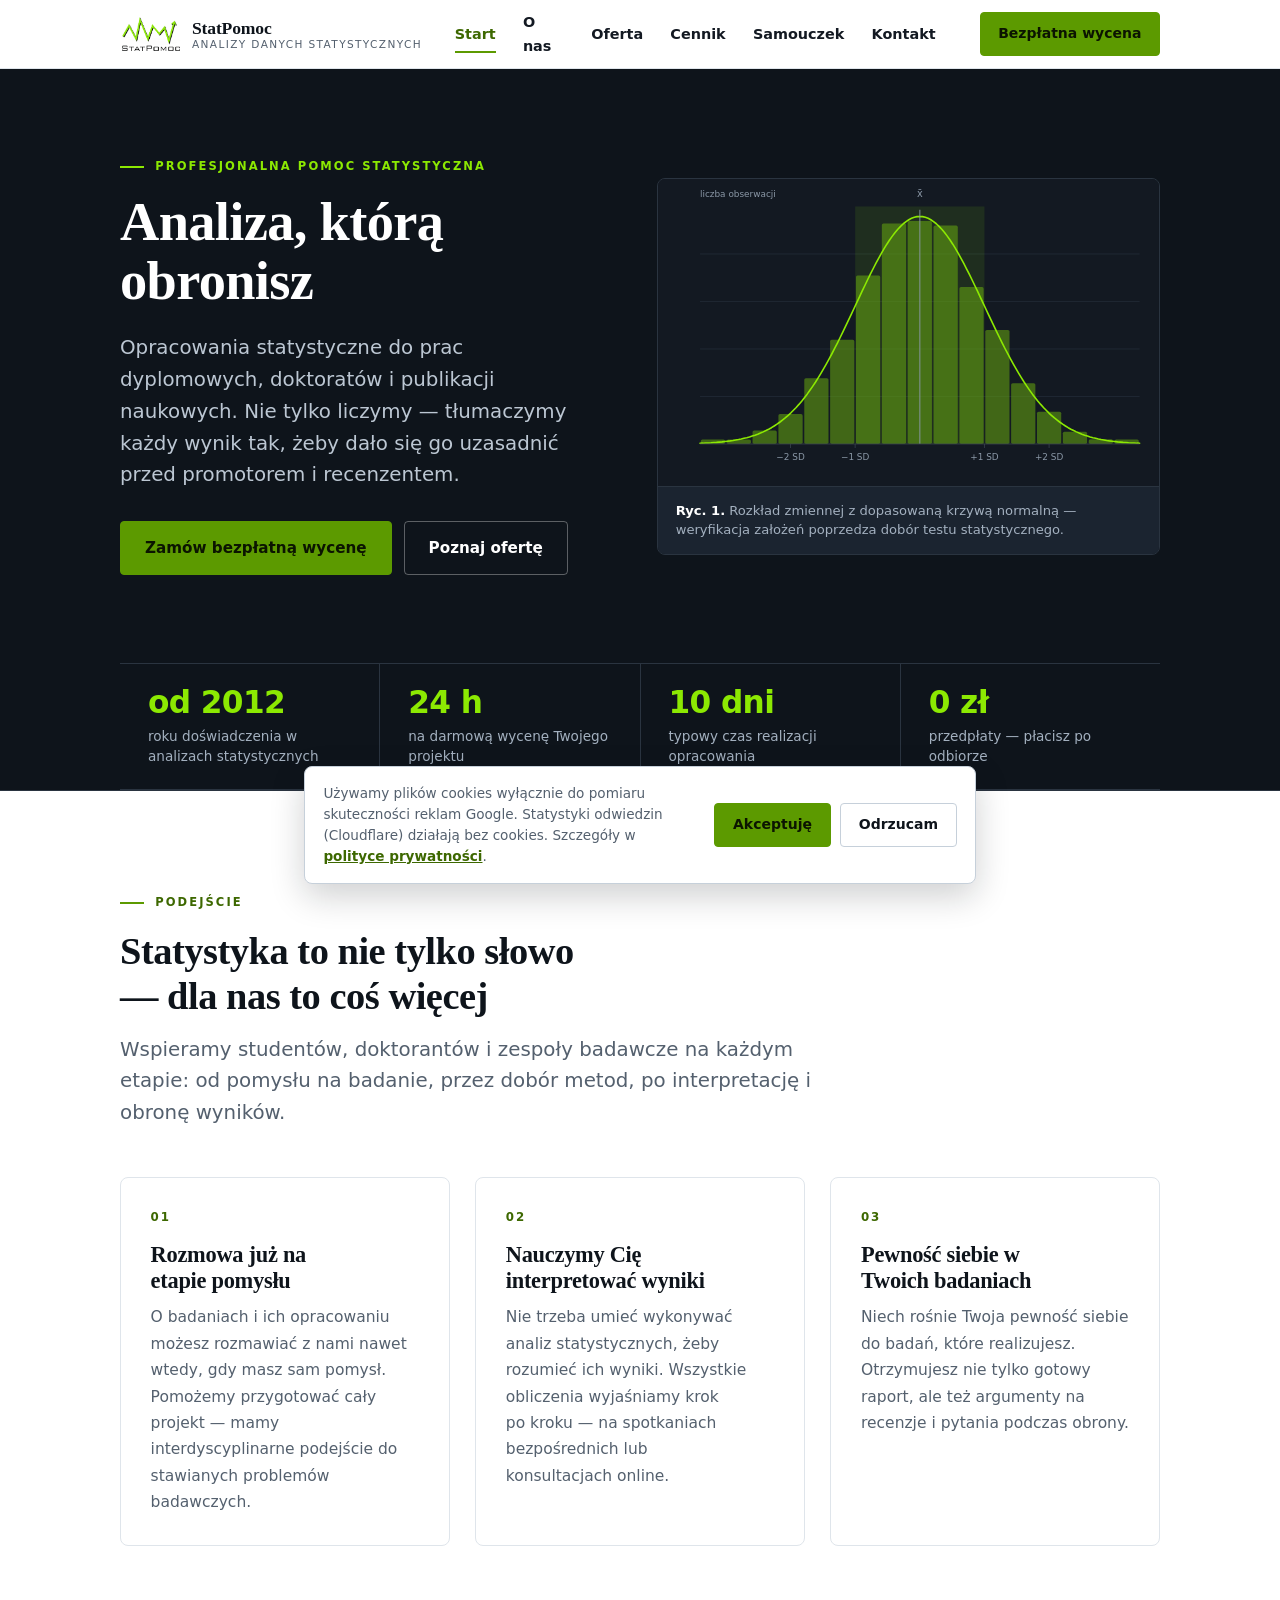
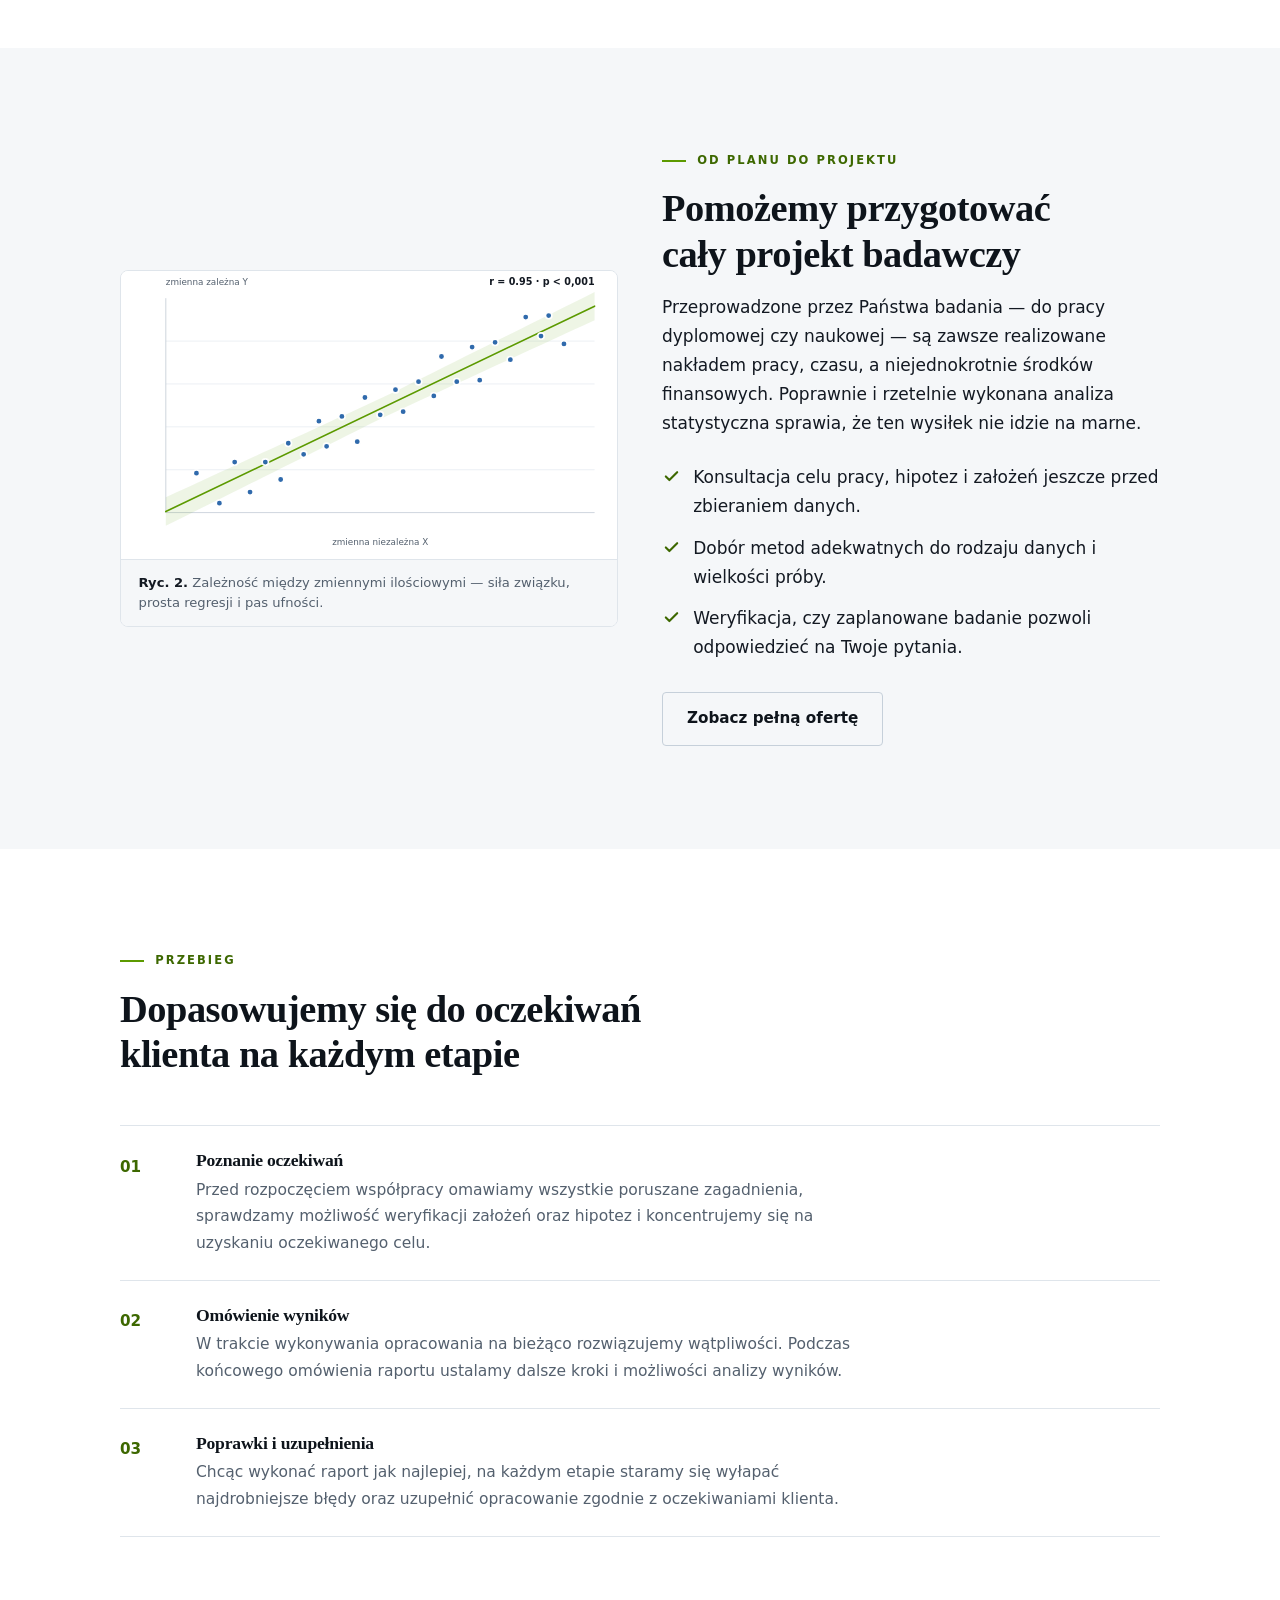
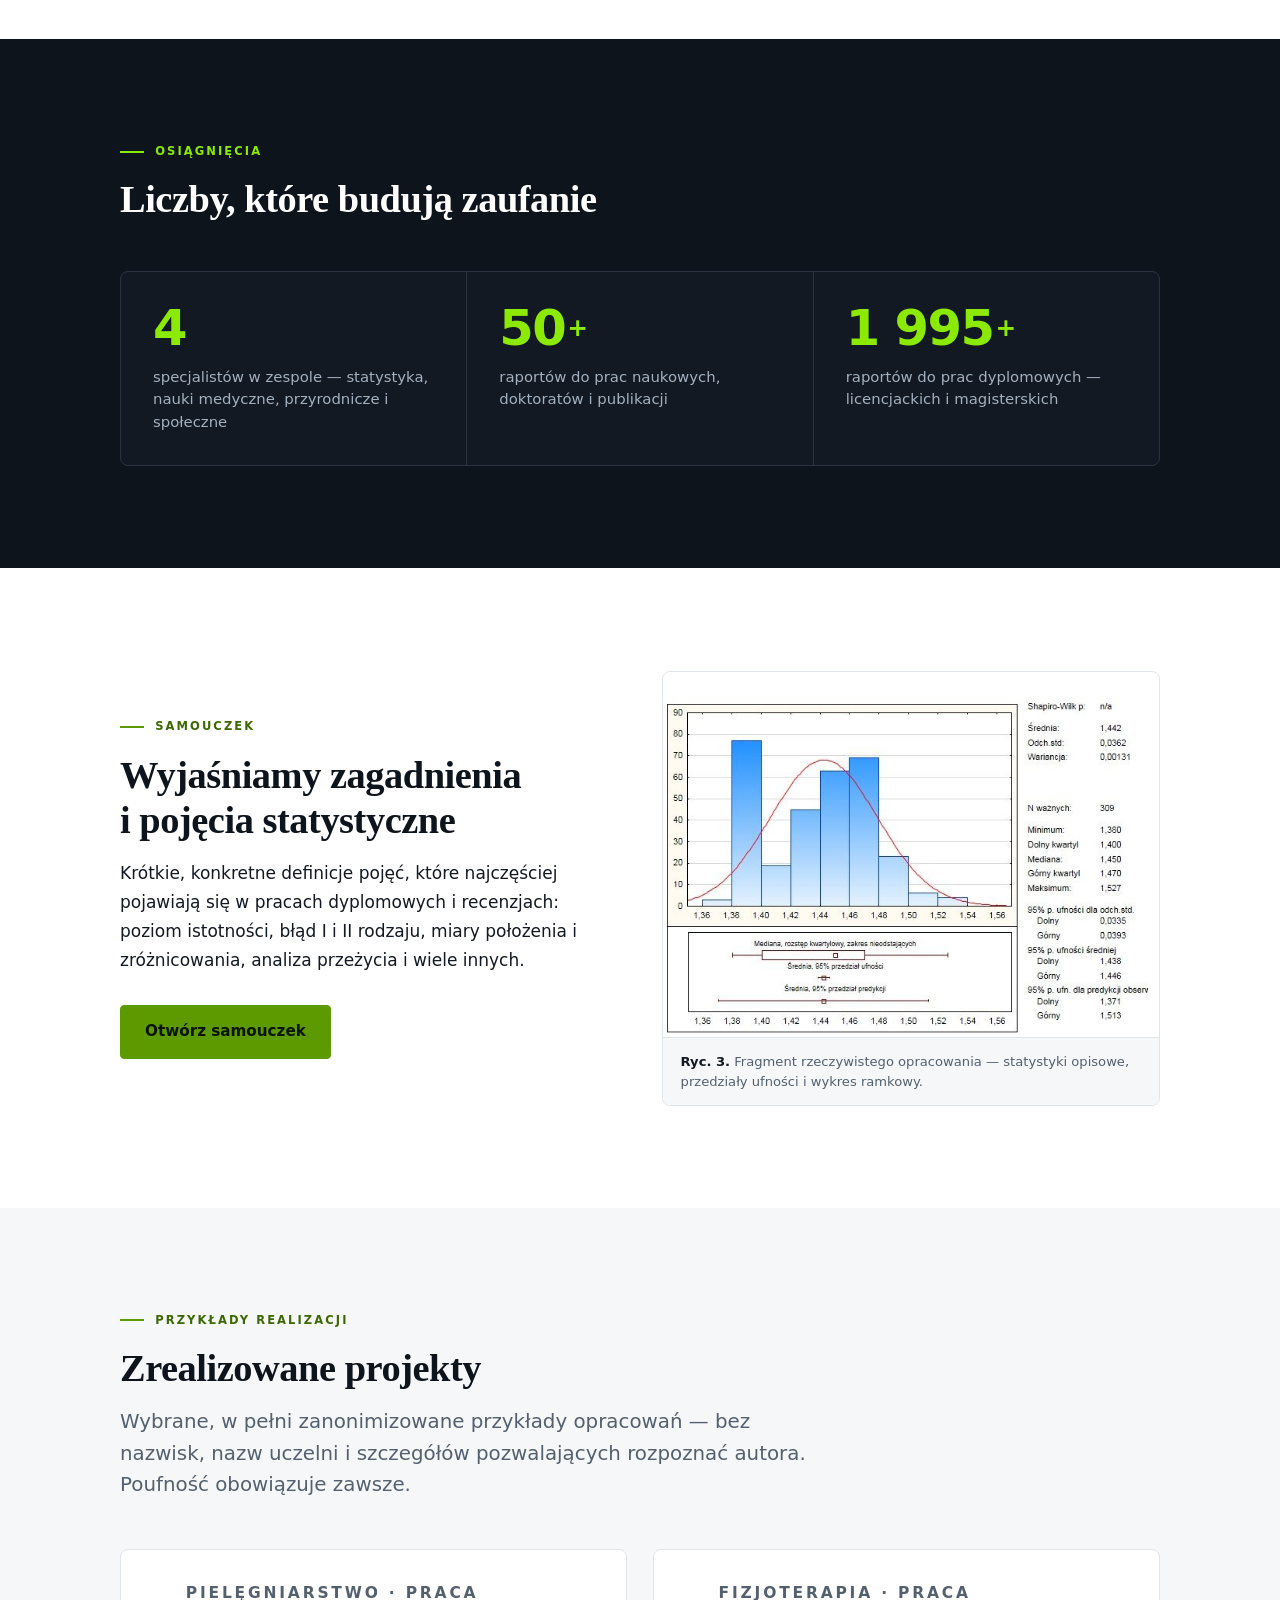
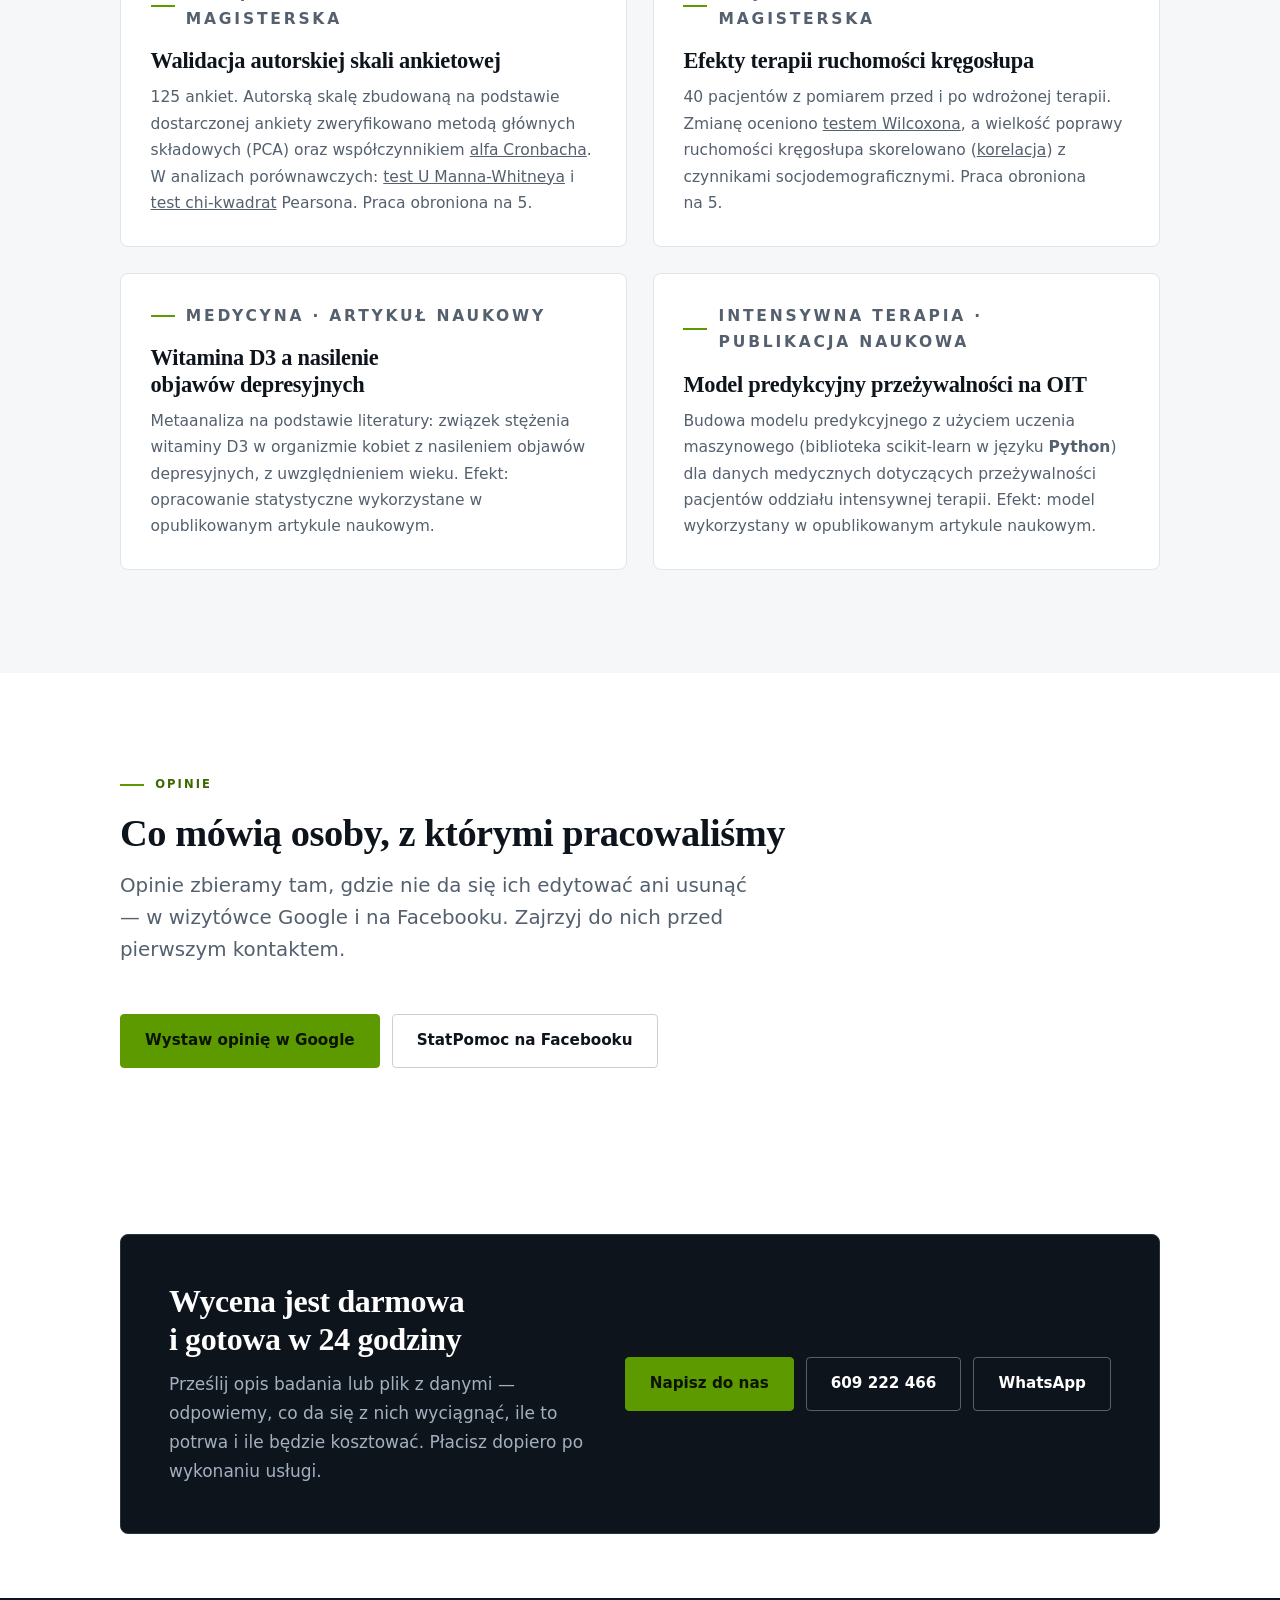
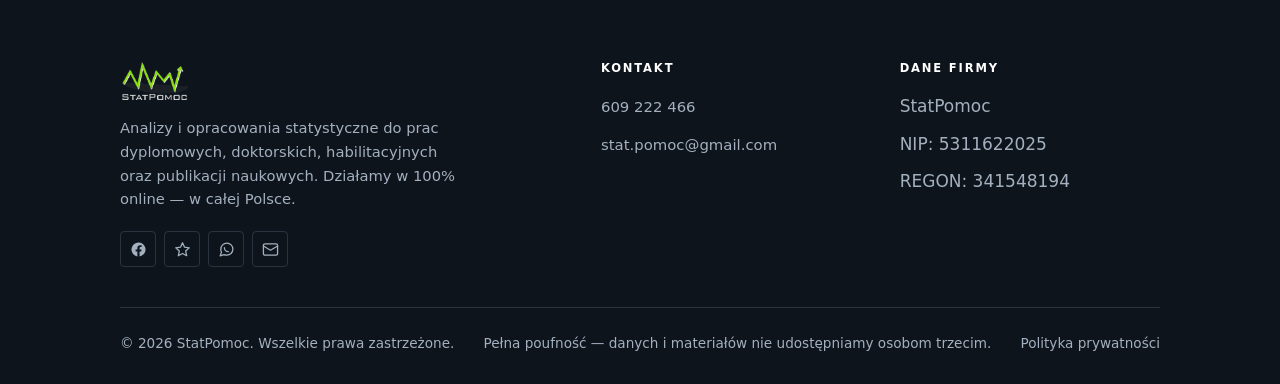
==== commit f26f07a7: "Update index.html" ====
--- a/index.html
+++ b/index.html
@@ -368,24 +368,8 @@
         </p>
       </div>
 
-      <!-- ============================ TRUSTINDEX ============================
-           Prawdziwe opinie z wizytówki Google — pobierane przez Trustindex,
-           z nazwiskiem, awatarem, gwiazdkami i logo Google (tak jak w wyszukiwarce).
-
-           URUCHOMIENIE (5 minut, plan darmowy wystarczy):
-           1. Załóż konto na https://www.trustindex.io/ i połącz wizytówkę Google
-              (https://share.google/Pc4OFo4ldtyr2BmOv). Opcjonalnie także Facebooka.
-           2. Wybierz styl widgetu (polecany: „Slider” albo „Grid”) i zapisz.
-           3. Trustindex wygeneruje snippet postaci:
-                <script defer async src="https://cdn.trustindex.io/loader.js?a1b2c3d4e5f6"></script>
-              Skopiuj z niego SAM ciąg po znaku „?” (tu: a1b2c3d4e5f6) i wklej go
-              poniżej w atrybucie data-trustindex, w miejsce WKLEJ-ID-WIDGETU.
-           4. Gotowe — skrypt strony (assets/js/main.js) sam doładuje widget.
-              Dopóki ID nie jest wpisane, sekcja pokazuje tylko tekst i przyciski,
-              a do Trustindeksu nie leci żadne zapytanie.
-           5. Osobny widget dla Facebooka: powtórz kroki i wpisz drugie ID
-              w atrybucie data-trustindex drugiego kontenera .reviews-embed.
-           ==================================================================== -->
+      <!-- Opinie z wizytówki Google. ID widgetu Trustindex poniżej;
+           doładowaniem zajmuje się assets/js/main.js. Instrukcja: README.md -->
       <div class="reviews-embed reveal" data-delay="1"
            data-trustindex="b9bc5587820e72761966ffac151"></div>
 
--- a/assets/css/style.css
+++ b/assets/css/style.css
@@ -0,0 +1,610 @@
+/* ==========================================================================
+   StatPomoc — statyczna wersja serwisu
+   System projektowy v2 — kierunek „ekspercki / naukowy”
+
+   Zasady:
+   · nagłówki szeryfowe (jak w czasopismach naukowych), interfejs bezszeryfowy
+   · włos zamiast cienia — struktura z linii, nie z pływających kart
+   · grafiką są dane (figury SVG), nie zdjęcia stockowe
+   · zero zasobów zewnętrznych: brak fontów Google, brak CDN, brak cookies
+
+   Kolory serii wykresów zwalidowane pod kątem daltonizmu i kontrastu:
+     jasne tło  #5C9A00 + #2563A8
+     ciemne tło #66A80F + #4A8AD4
+   ========================================================================== */
+
+/* --------------------------------------------------------------- 1. Reset */
+*, *::before, *::after { box-sizing: border-box; }
+html { -webkit-text-size-adjust: 100%; scroll-behavior: smooth; }
+body, h1, h2, h3, h4, h5, h6, p, figure, blockquote, dl, dd, ul, ol { margin: 0; }
+ul[class], ol[class] { list-style: none; padding: 0; }
+img, picture, svg { display: block; max-width: 100%; }
+button, input, select, textarea { font: inherit; color: inherit; }
+a { color: inherit; }
+table { border-collapse: collapse; width: 100%; }
+
+@media (prefers-reduced-motion: reduce) {
+  html { scroll-behavior: auto; }
+  *, *::before, *::after {
+    animation-duration: .01ms !important; animation-iteration-count: 1 !important;
+    transition-duration: .01ms !important; scroll-behavior: auto !important;
+  }
+}
+
+/* ----------------------------------------------------------- 2. Zmienne */
+:root {
+  /* marka — zieleń pochodzi z logo StatPomoc (#8CE902) */
+  --brand:        #5C9A00;   /* wypełnienia, serie na jasnym tle */
+  --brand-ink:    #3D6800;   /* tekst i linki na białym — kontrast 6,6:1 */
+  --brand-bright: #8CE902;   /* akcent na ciemnym tle — kontrast 11,6:1 */
+  --brand-wash:   #F1F8E4;
+  --series-2:     #2563A8;   /* druga seria danych, jasne tło */
+
+  --ink:      #0E141B;
+  --ink-2:    #131922;
+  --ink-3:    #1B2430;
+
+  --paper:    #FFFFFF;
+  --mist:     #F5F7F9;
+  --mist-2:   #EDF1F5;
+
+  --line:        #DFE5EB;
+  --line-strong: #C6D0DA;
+  --line-dark:   #2A3440;
+
+  --text:       #131922;
+  --muted:      #54606E;
+  --muted-dark: #A3B0BF;
+
+  --radius:    4px;
+  --radius-md: 8px;
+  --radius-lg: 10px;
+
+  --container: 1120px;
+  --measure:   68ch;
+  --gutter:    clamp(1.5rem, 5vw, 2.5rem);
+  --section-y: clamp(3.75rem, 8vw, 6.5rem);
+
+  --font-sans:  "Segoe UI", system-ui, -apple-system, "Helvetica Neue", Arial, "Noto Sans", sans-serif;
+  --font-serif: Georgia, "Iowan Old Style", "Times New Roman", Times, serif;
+  --ease: cubic-bezier(.22,.61,.36,1);
+}
+
+/* ------------------------------------------------------------ 3. Typografia */
+body {
+  margin: 0;
+  font-family: var(--font-sans);
+  font-size: clamp(1rem, .97rem + .16vw, 1.0625rem);
+  line-height: 1.7;
+  color: var(--text);
+  background: var(--paper);
+  -webkit-font-smoothing: antialiased;
+  overflow-x: hidden;
+}
+
+h1, h2, h3, h4 {
+  font-family: var(--font-serif);
+  font-weight: 700;
+  line-height: 1.18;
+  letter-spacing: -.012em;
+  color: var(--ink);
+  text-wrap: balance;
+}
+h1 { font-size: clamp(2.1rem, 1.5rem + 2.7vw, 3.4rem); line-height: 1.1; }
+h2 { font-size: clamp(1.65rem, 1.3rem + 1.7vw, 2.4rem); }
+h3 { font-size: clamp(1.15rem, 1.05rem + .55vw, 1.4rem); }
+h4 { font-size: clamp(1.02rem, 1rem + .25vw, 1.13rem); }
+p  { text-wrap: pretty; }
+
+.lead {
+  font-size: clamp(1.06rem, 1rem + .42vw, 1.24rem);
+  line-height: 1.6; color: var(--muted);
+}
+
+/* etykieta sekcji — mała, rozstrzelona, bezszeryfowa; z numerem porządkowym */
+.eyebrow {
+  display: flex; align-items: center; gap: .7rem;
+  font-family: var(--font-sans);
+  font-size: .72rem; font-weight: 700; letter-spacing: .18em; text-transform: uppercase;
+  color: var(--brand-ink); margin-bottom: 1rem;
+}
+.eyebrow::before {
+  content: ""; width: 24px; height: 0; flex: none;
+  border-top: 2px solid var(--brand);
+}
+.eyebrow--light { color: var(--brand-bright); }
+.eyebrow--light::before { border-color: var(--brand-bright); }
+
+/* ---------------------------------------------------------- 4. Układ */
+.container { width: 100%; max-width: var(--container); margin-inline: auto; padding-inline: var(--gutter); }
+.container--narrow { max-width: 56rem; }
+.section { padding-block: var(--section-y); }
+.section--tight { padding-block: clamp(2.75rem, 5.5vw, 4rem); }
+.section--mist { background: var(--mist); }
+.section--rule { border-top: 1px solid var(--line); }
+.section--dark { background: var(--ink); color: #D7DFE8; }
+.section--dark h2, .section--dark h3, .section--dark h4 { color: #fff; }
+.section--dark .lead { color: var(--muted-dark); }
+
+.section-head { max-width: 44rem; margin-bottom: clamp(2rem, 4.5vw, 3rem); }
+.section-head--center { margin-inline: auto; text-align: center; }
+.section-head--center .eyebrow { justify-content: center; }
+.section-head h2 + .lead { margin-top: .9rem; }
+
+.grid { display: grid; gap: clamp(1rem, 2.2vw, 1.6rem); }
+.grid--2 { grid-template-columns: repeat(auto-fit, minmax(min(100%, 21rem), 1fr)); }
+.grid--3 { grid-template-columns: repeat(auto-fit, minmax(min(100%, 16.5rem), 1fr)); }
+
+.skip-link {
+  position: absolute; left: 1rem; top: -4rem; z-index: 200;
+  background: var(--ink); color: #fff; padding: .8rem 1.25rem; border-radius: 0 0 6px 6px;
+  transition: top .2s var(--ease); text-decoration: none; font-weight: 600;
+}
+.skip-link:focus { top: 0; }
+
+:where(a, button, input, textarea, select, summary):focus-visible {
+  outline: 2px solid var(--brand-ink); outline-offset: 3px; border-radius: 3px;
+}
+
+/* ------------------------------------------------------------ 5. Przyciski */
+.btn {
+  --btn-bg: var(--brand); --btn-fg: #0B1400; --btn-bd: var(--brand);
+  display: inline-flex; align-items: center; justify-content: center; gap: .55rem;
+  padding: .82rem 1.5rem; border: 1px solid var(--btn-bd); border-radius: var(--radius);
+  background: var(--btn-bg); color: var(--btn-fg);
+  font-family: var(--font-sans); font-weight: 600; font-size: .95rem;
+  text-decoration: none; cursor: pointer;
+  transition: background .2s var(--ease), color .2s var(--ease), border-color .2s var(--ease);
+}
+.btn:hover { background: var(--brand-ink); border-color: var(--brand-ink); color: #fff; }
+
+.btn--ghost { --btn-bg: transparent; --btn-fg: var(--ink); --btn-bd: var(--line-strong); }
+.btn--ghost:hover { background: var(--ink); color: #fff; border-color: var(--ink); }
+
+.btn--onDark { --btn-bg: transparent; --btn-fg: #fff; --btn-bd: rgba(255,255,255,.32); }
+.btn--onDark:hover { background: #fff; color: var(--ink); border-color: #fff; }
+
+.btn--sm { padding: .58rem 1.1rem; font-size: .875rem; }
+.btn-row { display: flex; flex-wrap: wrap; gap: .75rem; margin-top: 1.9rem; }
+
+.arrow-link {
+  display: inline-flex; align-items: center; gap: .45rem;
+  font-weight: 600; font-size: .95rem; color: var(--brand-ink);
+  text-decoration: none; border-bottom: 1px solid transparent;
+}
+.arrow-link:hover { border-bottom-color: currentColor; }
+.arrow-link svg { transition: transform .2s var(--ease); }
+.arrow-link:hover svg { transform: translateX(3px); }
+
+/* ------------------------------------------------------------- 6. Nagłówek */
+.site-header {
+  position: sticky; top: 0; z-index: 100;
+  background: rgba(255,255,255,.92);
+  backdrop-filter: saturate(160%) blur(12px);
+  -webkit-backdrop-filter: saturate(160%) blur(12px);
+  border-bottom: 1px solid var(--line);
+}
+.header-bar { display: flex; align-items: center; gap: 1.25rem; min-height: 68px; }
+
+.brand { display: inline-flex; align-items: center; gap: .65rem; text-decoration: none; flex: none; }
+.brand img { height: 34px; width: auto; }
+.brand__text { display: flex; flex-direction: column; line-height: 1.15; }
+.brand__name { font-family: var(--font-serif); font-weight: 700; font-size: 1.1rem; letter-spacing: -.01em; color: var(--ink); }
+.brand__tag { font-size: .66rem; letter-spacing: .13em; text-transform: uppercase; color: var(--muted); }
+
+.nav { margin-left: auto; }
+.nav__list { display: flex; align-items: center; gap: .1rem; }
+.nav__link {
+  position: relative; display: block; padding: .5rem .8rem;
+  text-decoration: none; font-weight: 600; font-size: .9rem; color: var(--text);
+  transition: color .2s var(--ease);
+}
+.nav__link:hover { color: var(--brand-ink); }
+.nav__link[aria-current="page"] { color: var(--brand-ink); }
+.nav__link[aria-current="page"]::after {
+  content: ""; position: absolute; left: .8rem; right: .8rem; bottom: .1rem; height: 2px;
+  background: var(--brand);
+}
+.header-cta { flex: none; margin-left: .6rem; }
+/* przycisk CTA w liście nawigacji służy tylko menu mobilnemu */
+@media (min-width: 961px) { .nav__list .btn { display: none; } }
+
+.nav-toggle {
+  display: none; margin-left: auto; width: 42px; height: 42px; border: 1px solid var(--line-strong);
+  border-radius: var(--radius); background: #fff; cursor: pointer; align-items: center; justify-content: center;
+}
+.nav-toggle span { position: relative; display: block; width: 18px; height: 2px; background: var(--ink); transition: background .2s var(--ease); }
+.nav-toggle span::before, .nav-toggle span::after {
+  content: ""; position: absolute; left: 0; width: 18px; height: 2px; background: var(--ink);
+  transition: transform .26s var(--ease), top .2s var(--ease);
+}
+.nav-toggle span::before { top: -6px; }
+.nav-toggle span::after  { top: 6px; }
+.nav-toggle[aria-expanded="true"] span { background: transparent; }
+.nav-toggle[aria-expanded="true"] span::before { top: 0; transform: rotate(45deg); }
+.nav-toggle[aria-expanded="true"] span::after  { top: 0; transform: rotate(-45deg); }
+
+@media (max-width: 960px) {
+  .nav-toggle { display: inline-flex; }
+  .header-cta { display: none; }
+  .nav {
+    position: fixed; inset: 68px 0 auto 0; margin: 0;
+    background: #fff; border-bottom: 1px solid var(--line);
+    max-height: calc(100dvh - 68px); overflow-y: auto;
+    clip-path: inset(0 0 100% 0); opacity: 0; pointer-events: none;
+    transition: clip-path .32s var(--ease), opacity .22s var(--ease);
+  }
+  .nav.is-open { clip-path: inset(0 0 0 0); opacity: 1; pointer-events: auto; }
+  .nav .nav__list { flex-direction: column; align-items: stretch; gap: 0; padding: .5rem 1.5rem 1.4rem; }
+  .nav__link { padding: .9rem .2rem; font-size: 1.02rem; border-bottom: 1px solid var(--line); }
+  .nav__link[aria-current="page"]::after { display: none; }
+  .nav__list .btn { margin-top: 1rem; }
+}
+
+/* ---------------------------------------------------------------- 7. Hero */
+.hero { background: var(--ink); color: #fff; border-bottom: 1px solid var(--line-dark); }
+.hero__inner {
+  display: grid; gap: clamp(1.75rem, 4vw, 2.75rem); align-items: center;
+  padding-block: clamp(3.25rem, 7vw, 5.5rem);
+}
+@media (min-width: 940px) { .hero__inner { grid-template-columns: 1fr 1.02fr; } }
+.hero h1 { color: #fff; }
+.hero p.lead { color: #BCC7D3; margin-top: 1.25rem; max-width: 34rem; }
+
+/* pasek parametrów pod hero */
+.hero-meta {
+  display: grid; gap: 1px; background: var(--line-dark);
+  border-top: 1px solid var(--line-dark); border-bottom: 1px solid var(--line-dark);
+  grid-template-columns: repeat(auto-fit, minmax(min(100%, 13rem), 1fr));
+}
+.hero-meta__item { background: var(--ink); padding: 1.4rem clamp(1rem, 2.5vw, 1.75rem); }
+.hero-meta__value {
+  font-family: var(--font-sans); font-size: clamp(1.45rem, 1.2rem + 1.1vw, 1.95rem);
+  font-weight: 700; color: var(--brand-bright); letter-spacing: -.02em; line-height: 1;
+}
+.hero-meta__label { margin-top: .55rem; font-size: .85rem; color: var(--muted-dark); line-height: 1.45; }
+
+/* nagłówek strony wewnętrznej */
+.page-hero { background: var(--ink); color: #fff; }
+.page-hero__inner { padding-block: clamp(2.5rem, 5.5vw, 4.25rem); max-width: 48rem; }
+.page-hero h1 { color: #fff; }
+.page-hero .lead { color: #BCC7D3; margin-top: 1rem; }
+
+.breadcrumbs { display: flex; flex-wrap: wrap; gap: .4rem; font-size: .82rem; color: var(--muted-dark); margin-bottom: 1.2rem; }
+.breadcrumbs a { color: var(--muted-dark); text-decoration: none; }
+.breadcrumbs a:hover { color: var(--brand-bright); }
+.breadcrumbs span[aria-current] { color: #fff; }
+
+/* ------------------------------------------------------------- 8. Figury */
+.figure { margin: 0; border: 1px solid var(--line); border-radius: var(--radius-md); overflow: hidden; background: #fff; }
+.figure img { width: 100%; height: auto; }
+.figure figcaption {
+  padding: .85rem 1.1rem; border-top: 1px solid var(--line);
+  font-size: .82rem; line-height: 1.5; color: var(--muted); background: var(--mist);
+}
+.figure figcaption b { color: var(--text); font-weight: 700; }
+.figure--dark { border-color: var(--line-dark); background: var(--ink-2); }
+.figure--dark figcaption { border-top-color: var(--line-dark); background: var(--ink-3); color: var(--muted-dark); }
+.figure--dark figcaption b { color: #fff; }
+.figure--plain { border: 0; border-radius: 0; }
+
+/* ------------------------------------------------- 9. Sekcja dwukolumnowa */
+.split { display: grid; gap: clamp(1.5rem, 3.5vw, 2.75rem); align-items: center; grid-template-columns: 1fr; }
+@media (min-width: 900px) { .split { grid-template-columns: 1fr 1fr; } }
+.split--reverse .split__media { order: -1; }
+@media (min-width: 900px) { .split--reverse .split__media { order: 1; } }
+.split__body h2 + p { margin-top: 1rem; }
+.split__body p + p { margin-top: .9rem; }
+
+/* ------------------------------------------------------------- 10. Karty */
+.card {
+  background: #fff; border: 1px solid var(--line); border-radius: var(--radius-md);
+  padding: clamp(1.4rem, 2.6vw, 1.85rem);
+  transition: border-color .25s var(--ease);
+}
+.card:hover { border-color: var(--line-strong); }
+.card h3 { margin-bottom: .6rem; }
+.card p { color: var(--muted); font-size: .97rem; }
+.card__num {
+  display: block; font-family: var(--font-sans); font-size: .74rem; font-weight: 700;
+  letter-spacing: .16em; color: var(--brand-ink); margin-bottom: .9rem;
+  font-variant-numeric: tabular-nums;
+}
+.card--dark { background: var(--ink-2); border-color: var(--line-dark); }
+.card--dark:hover { border-color: #384453; }
+.card--dark p { color: var(--muted-dark); }
+.card--dark .card__num { color: var(--brand-bright); }
+
+/* ------------------------------------------------------------- 11. Listy */
+.checklist { display: grid; gap: .8rem; margin-top: 1.6rem; }
+.checklist li { display: grid; grid-template-columns: 1.15rem 1fr; gap: .8rem; align-items: start; }
+.checklist li::before {
+  content: ""; width: 1.15rem; height: 1.15rem; margin-top: .28rem;
+  background: url("data:image/svg+xml,%3Csvg xmlns='http://www.w3.org/2000/svg' viewBox='0 0 24 24' fill='none' stroke='%233D6800' stroke-width='3' stroke-linecap='round' stroke-linejoin='round'%3E%3Cpolyline points='20 6 9 17 4 12'/%3E%3C/svg%3E") center/1.05rem no-repeat;
+}
+.section--dark .checklist li::before {
+  background-image: url("data:image/svg+xml,%3Csvg xmlns='http://www.w3.org/2000/svg' viewBox='0 0 24 24' fill='none' stroke='%238CE902' stroke-width='3' stroke-linecap='round' stroke-linejoin='round'%3E%3Cpolyline points='20 6 9 17 4 12'/%3E%3C/svg%3E");
+}
+
+/* lista dyscyplin / obszarów — hairline, bez ramek */
+.field-list { display: grid; gap: 0; }
+.field-list__item { padding: 1.15rem 0; border-top: 1px solid var(--line); }
+.field-list__item:last-child { border-bottom: 1px solid var(--line); }
+.field-list__item h4 { margin-bottom: .3rem; }
+.field-list__item p { color: var(--muted); font-size: .95rem; }
+
+/* -------------------------------------------------------- 12. Proces / kroki */
+.steps { counter-reset: step; display: grid; }
+.step {
+  counter-increment: step; display: grid; grid-template-columns: 3rem 1fr;
+  gap: clamp(.9rem, 2.2vw, 1.75rem); padding: 1.5rem 0; border-top: 1px solid var(--line);
+}
+.step:last-child { border-bottom: 1px solid var(--line); }
+.step::before {
+  content: counter(step, decimal-leading-zero);
+  font-family: var(--font-sans); font-size: .95rem; font-weight: 700; color: var(--brand-ink);
+  font-variant-numeric: tabular-nums; padding-top: .28rem;
+}
+.step h3 { font-size: 1.1rem; margin-bottom: .35rem; }
+.step p { color: var(--muted); font-size: .97rem; max-width: var(--measure); }
+.section--dark .step { border-color: var(--line-dark); }
+.section--dark .step::before { color: var(--brand-bright); }
+
+/* ------------------------------------------------------------ 13. Liczniki */
+.stats { display: grid; gap: 1px; background: var(--line-dark);
+  grid-template-columns: repeat(auto-fit, minmax(min(100%, 13rem), 1fr));
+  border: 1px solid var(--line-dark); border-radius: var(--radius-md); overflow: hidden; }
+.stat { background: var(--ink-2); padding: clamp(1.5rem, 3vw, 2rem); }
+.stat__value {
+  font-family: var(--font-sans); font-size: clamp(2.2rem, 1.7rem + 2.1vw, 3.1rem);
+  font-weight: 700; letter-spacing: -.03em; line-height: 1; color: var(--brand-bright);
+}
+.stat__value .suffix { font-size: .5em; margin-left: .08em; vertical-align: .35em; }
+.stat__label { margin-top: .8rem; color: var(--muted-dark); font-size: .93rem; line-height: 1.5; }
+
+/* --------------------------------------------------------- 14. Tabela metod */
+.table-wrap { overflow-x: auto; border: 1px solid var(--line); border-radius: var(--radius-md); }
+.datatable { font-size: .93rem; min-width: 46rem; }
+.datatable caption {
+  caption-side: bottom; padding: .85rem 1.1rem; border-top: 1px solid var(--line);
+  font-size: .82rem; color: var(--muted); text-align: left; background: var(--mist);
+}
+.datatable th, .datatable td { padding: .8rem 1.1rem; text-align: left; vertical-align: top; }
+.datatable thead th {
+  font-family: var(--font-sans); font-size: .72rem; font-weight: 700;
+  letter-spacing: .12em; text-transform: uppercase; color: var(--muted);
+  border-bottom: 1px solid var(--line-strong); background: var(--mist); white-space: nowrap;
+}
+.datatable tbody tr + tr th, .datatable tbody tr + tr td { border-top: 1px solid var(--line); }
+.datatable a { color: var(--brand-ink); text-decoration-thickness: 1px; text-underline-offset: 2px; }
+.datatable tbody th { font-weight: 700; color: var(--ink); font-family: var(--font-sans); }
+.datatable td { color: var(--muted); }
+
+/* --------------------------------------------------------------- 15. CTA */
+.cta-band {
+  border: 1px solid var(--line-dark); border-radius: var(--radius-md);
+  background: var(--ink); color: #fff; padding: clamp(1.9rem, 4vw, 3rem);
+  display: grid; gap: 1.5rem; align-items: center;
+}
+@media (min-width: 880px) { .cta-band { grid-template-columns: 1.5fr auto; } }
+.cta-band h2 { color: #fff; font-size: clamp(1.45rem, 1.2rem + 1.1vw, 2rem); }
+.cta-band p { color: var(--muted-dark); margin-top: .7rem; }
+.cta-band .btn-row { margin-top: 0; }
+
+/* ------------------------------------------------------------ 16. Kontakt */
+.contact-grid { display: grid; gap: clamp(1.75rem, 4vw, 3rem); align-items: start; }
+@media (min-width: 940px) { .contact-grid { grid-template-columns: 1fr 1.1fr; } }
+
+.contact-list { display: grid; gap: 0; margin-top: 1.6rem; }
+.contact-item {
+  display: grid; grid-template-columns: 8.5rem 1fr; gap: 1rem; align-items: baseline;
+  padding: .95rem 0; border-top: 1px solid var(--line); text-decoration: none;
+}
+.contact-item:last-child { border-bottom: 1px solid var(--line); }
+.contact-item__label {
+  font-family: var(--font-sans); font-size: .72rem; letter-spacing: .14em;
+  text-transform: uppercase; color: var(--muted);
+}
+.contact-item__value { font-weight: 600; color: var(--ink); font-size: 1.02rem; }
+a.contact-item:hover .contact-item__value { color: var(--brand-ink); }
+
+.form { display: grid; gap: 1rem; }
+.form__row { display: grid; gap: 1rem; }
+@media (min-width: 620px) { .form__row { grid-template-columns: 1fr 1fr; } }
+.field { display: grid; gap: .35rem; }
+.field label { font-size: .85rem; font-weight: 600; color: var(--ink); }
+.field .req { color: var(--brand-ink); }
+.field input, .field textarea, .field select {
+  width: 100%; padding: .75rem .9rem; border: 1px solid var(--line-strong);
+  border-radius: var(--radius); background: #fff; font-size: 1rem;
+  transition: border-color .18s var(--ease), box-shadow .18s var(--ease);
+}
+.field textarea { min-height: 9rem; resize: vertical; }
+.field input:focus, .field textarea:focus, .field select:focus {
+  outline: none; border-color: var(--brand-ink); box-shadow: 0 0 0 3px rgba(61,104,0,.14);
+}
+.field__hint { font-size: .8rem; color: var(--muted); }
+.form__consent { display: grid; grid-template-columns: 1.1rem 1fr; gap: .7rem; align-items: start; font-size: .86rem; color: var(--muted); }
+.form__consent input { width: 1.05rem; height: 1.05rem; margin-top: .22rem; accent-color: var(--brand); }
+.form__note { font-size: .84rem; color: var(--muted); }
+/* Pułapka na boty — niewidoczna dla ludzi, czytelna dla automatów. */
+.form__trap { position: absolute; left: -9999px; width: 1px; height: 1px; opacity: 0; }
+/* Komunikat po wysłaniu formularza */
+.form__status {
+  font-size: .9rem; line-height: 1.5; padding: .8rem 1rem;
+  border: 1px solid var(--line-strong); border-left-width: 3px;
+  border-radius: var(--radius); background: var(--mist); color: var(--muted);
+}
+.form__status--ok {
+  border-color: var(--brand); border-left-color: var(--brand);
+  background: var(--brand-wash); color: var(--ink);
+}
+.form__status--error {
+  border-color: #B23B2E; border-left-color: #B23B2E;
+  background: #FCF1EF; color: #7A2318;
+}
+.btn[disabled] { opacity: .6; cursor: progress; }
+.btn[disabled]:hover { background: var(--btn-bg); border-color: var(--btn-bd); color: var(--btn-fg); }
+
+.map-frame { border: 1px solid var(--line); border-radius: var(--radius-md); overflow: hidden; }
+.map-frame iframe { display: block; width: 100%; height: 340px; border: 0; }
+.map-placeholder {
+  display: grid; place-items: center; gap: 1rem; text-align: center;
+  min-height: 300px; padding: 2rem; border: 1px dashed var(--line-strong);
+  border-radius: var(--radius-md); background: var(--mist);
+}
+.map-placeholder p { color: var(--muted); font-size: .9rem; max-width: 28rem; margin: 0; }
+
+/* ------------------------------------------------------- 17. Słownik pojęć */
+.glossary-tools { display: grid; gap: 1rem; margin-bottom: 2rem; }
+@media (min-width: 700px) { .glossary-tools { grid-template-columns: 1fr auto; align-items: center; } }
+.search-box { position: relative; }
+.search-box svg { position: absolute; left: .95rem; top: 50%; transform: translateY(-50%); width: 18px; height: 18px; color: var(--muted); pointer-events: none; }
+.search-box input {
+  width: 100%; padding: .8rem .9rem .8rem 2.7rem; border: 1px solid var(--line-strong);
+  border-radius: var(--radius); font-size: 1rem; background: #fff;
+}
+.search-box input:focus { outline: none; border-color: var(--brand-ink); box-shadow: 0 0 0 3px rgba(61,104,0,.14); }
+.glossary-count { font-size: .87rem; color: var(--muted); white-space: nowrap; font-variant-numeric: tabular-nums; }
+
+.glossary { display: grid; gap: 0; }
+@media (min-width: 780px) { .glossary { grid-template-columns: 1fr 1fr; column-gap: clamp(2rem, 4vw, 3.5rem); } }
+.term { padding: 1.2rem 0; border-top: 1px solid var(--line); scroll-margin-top: 6rem; }
+.term h3 { font-size: 1.05rem; margin-bottom: .4rem; }
+.term p { font-size: .95rem; color: var(--muted); margin: 0; }
+.term[hidden] { display: none; }
+/* Kotwica do pojedynczego pojęcia — widoczna dopiero przy najechaniu */
+.term__anchor {
+  color: var(--brand-ink); text-decoration: none; font-weight: 400;
+  opacity: 0; transition: opacity .15s var(--ease);
+}
+.term:hover .term__anchor, .term__anchor:focus-visible { opacity: 1; }
+.term:target { background: var(--brand-wash); box-shadow: 0 0 0 .7rem var(--brand-wash); }
+.glossary-empty { padding: 2.5rem 0; color: var(--muted); text-align: center; border-top: 1px solid var(--line); }
+
+/* ---------------------------------------------------------- 18. Treść prosta */
+.prose { max-width: var(--measure); }
+.prose h2 { margin-top: 2.5rem; margin-bottom: .8rem; }
+.prose h3 { margin-top: 1.8rem; margin-bottom: .5rem; }
+.prose p, .prose ul { color: var(--muted); }
+.prose p + p { margin-top: .9rem; }
+.prose ul { margin-top: .9rem; padding-left: 1.1rem; list-style: disc; display: grid; gap: .45rem; }
+.prose a { color: var(--brand-ink); font-weight: 600; }
+
+/* ------------------------------------------------------------- 19. Stopka */
+.site-footer { background: var(--ink); color: var(--muted-dark); padding-block: clamp(2.75rem, 5.5vw, 4rem) 1.75rem; }
+.footer-grid { display: grid; gap: 2.25rem clamp(1.5rem, 3vw, 2.5rem); grid-template-columns: minmax(0, 1.7fr) repeat(2, minmax(0, 1fr)); }
+@media (max-width: 860px) { .footer-grid { grid-template-columns: 1fr 1fr; } }
+@media (max-width: 560px) { .footer-grid { grid-template-columns: 1fr; } }
+.footer-brand img { height: 38px; width: auto; }
+.footer-brand p { margin-top: 1rem; font-size: .92rem; max-width: 21rem; line-height: 1.6; }
+.footer-col h4 {
+  font-family: var(--font-sans); font-size: .72rem; letter-spacing: .16em;
+  text-transform: uppercase; color: #fff; margin-bottom: 1rem;
+}
+.footer-col ul { display: grid; gap: .55rem; list-style: none; padding: 0; margin: 0; }
+.footer-col a { text-decoration: none; font-size: .93rem; transition: color .18s var(--ease); }
+.footer-col a:hover { color: var(--brand-bright); }
+.footer-legal {
+  margin-top: 2.5rem; padding-top: 1.5rem; border-top: 1px solid var(--line-dark);
+  display: flex; flex-wrap: wrap; gap: .6rem 1.5rem; justify-content: space-between; font-size: .85rem;
+}
+.footer-legal a { text-decoration: none; }
+.footer-legal a:hover { color: var(--brand-bright); }
+.social { display: flex; gap: .5rem; margin-top: 1.3rem; }
+.social a {
+  display: grid; place-items: center; width: 36px; height: 36px; border-radius: var(--radius);
+  border: 1px solid var(--line-dark);
+  transition: background .18s var(--ease), color .18s var(--ease), border-color .18s var(--ease);
+}
+.social a:hover { background: var(--brand); border-color: var(--brand); color: #0B1400; }
+.social svg { width: 17px; height: 17px; }
+
+/* ------------------------------------------------------- 20. Animacje wejścia */
+.js .reveal { opacity: 0; transform: translateY(16px); transition: opacity .6s var(--ease), transform .6s var(--ease); }
+.reveal.is-visible { opacity: 1; transform: none; }
+.reveal[data-delay="1"] { transition-delay: .08s; }
+.reveal[data-delay="2"] { transition-delay: .16s; }
+.reveal[data-delay="3"] { transition-delay: .24s; }
+@media (prefers-reduced-motion: reduce) { .js .reveal { opacity: 1; transform: none; } }
+
+/* ------------------------------------------------------------ 21. Narzędzia */
+.text-center { text-align: center; }
+.visually-hidden {
+  position: absolute !important; width: 1px; height: 1px; padding: 0; margin: -1px;
+  overflow: hidden; clip: rect(0 0 0 0); white-space: nowrap; border: 0;
+}
+
+
+/* --------------------------------------------- 22. Mobilny pasek kontaktu */
+.mobile-cta { display: none; }
+@media (max-width: 720px) {
+  .mobile-cta {
+    display: grid; grid-template-columns: 1fr 1fr 1.2fr; gap: .5rem;
+    position: fixed; inset: auto 0 0 0; z-index: 60;
+    padding: .55rem .75rem calc(.55rem + env(safe-area-inset-bottom));
+    background: rgba(14, 20, 27, .96); border-top: 1px solid var(--line-dark);
+    backdrop-filter: saturate(140%) blur(6px);
+  }
+  .mobile-cta__btn {
+    display: inline-flex; align-items: center; justify-content: center; gap: .4rem;
+    min-height: 48px; padding: .55rem .6rem; border-radius: var(--radius);
+    font-size: .85rem; font-weight: 600; line-height: 1.1; text-decoration: none;
+    color: #E8EEF4; border: 1px solid var(--line-dark); background: transparent;
+  }
+  .mobile-cta__btn svg { width: 18px; height: 18px; flex: none; }
+  .mobile-cta__btn--wa { color: var(--brand-bright); border-color: rgba(140, 233, 2, .45); }
+  .mobile-cta__btn--primary { background: var(--brand-bright); border-color: var(--brand-bright); color: #0B1400; }
+  .mobile-cta__btn:focus-visible { outline: 2px solid var(--brand-bright); outline-offset: 2px; }
+  body { padding-bottom: calc(64px + env(safe-area-inset-bottom)); }
+  .nav[data-open="true"] ~ .mobile-cta, .mobile-cta { transition: transform .2s var(--ease); }
+}
+@media print { .mobile-cta { display: none !important; } }
+
+.footer-legal__note { color: var(--muted-dark); }
+
+
+/* --------------------------------------------------------- 22b. FAQ */
+.faq { display: grid; gap: 0; border-top: 1px solid var(--line); }
+.faq__item { border-bottom: 1px solid var(--line); }
+.faq__item > summary {
+  display: flex; align-items: flex-start; justify-content: space-between; gap: 1.5rem;
+  padding: 1.15rem 0; cursor: pointer; list-style: none;
+  font-family: var(--font-sans); font-weight: 600; font-size: 1.05rem; color: var(--ink);
+}
+.faq__item > summary::-webkit-details-marker { display: none; }
+.faq__item > summary::after {
+  content: ""; flex: 0 0 auto; width: 11px; height: 11px; margin-top: .45rem;
+  border-right: 2px solid var(--brand-ink); border-bottom: 2px solid var(--brand-ink);
+  transform: rotate(45deg); transition: transform .2s var(--ease);
+}
+.faq__item[open] > summary::after { transform: rotate(-135deg); }
+.faq__item > summary:hover { color: var(--brand-ink); }
+.faq__item > summary:focus-visible { outline: 2px solid var(--brand-ink); outline-offset: 2px; }
+.faq__answer { padding: 0 0 1.3rem; max-width: var(--measure); }
+.faq__answer p { color: var(--muted); }
+@media (prefers-reduced-motion: reduce) { .faq__item > summary::after { transition: none; } }
+
+/* ------------------------------------------------------------ 23. Opinie */
+.reviews-embed:not(:empty) { margin-bottom: 1.75rem; }
+/* Widget Trustindex dopasowany do typografii serwisu */
+.reviews-embed .ti-widget { font-family: var(--font-sans) !important; }
+.reviews-embed .ti-widget .ti-review-item { border-radius: var(--radius-md) !important; }
+
+/* ------------------------------------------- 24. Baner zgody na cookies */
+.cookie-consent {
+  position: fixed; left: 1rem; right: 1rem; bottom: 1rem; z-index: 300;
+  max-width: 42rem; margin-inline: auto;
+  display: flex; flex-wrap: wrap; align-items: center; gap: .8rem 1.25rem;
+  padding: 1rem 1.15rem; background: #fff;
+  border: 1px solid var(--line-strong); border-radius: var(--radius-md);
+  box-shadow: 0 12px 34px rgba(14, 20, 27, .20);
+}
+.cookie-consent__text { flex: 1 1 16rem; margin: 0; font-size: .85rem; line-height: 1.55; color: var(--muted); }
+.cookie-consent__text a { color: var(--brand-ink); font-weight: 600; }
+.cookie-consent__actions { display: flex; gap: .6rem; flex: 0 0 auto; }
+@media (max-width: 560px) {
+  .cookie-consent { left: .6rem; right: .6rem; bottom: calc(70px + env(safe-area-inset-bottom)); }
+  .cookie-consent__actions { width: 100%; }
+  .cookie-consent__actions .btn { flex: 1; }
+}
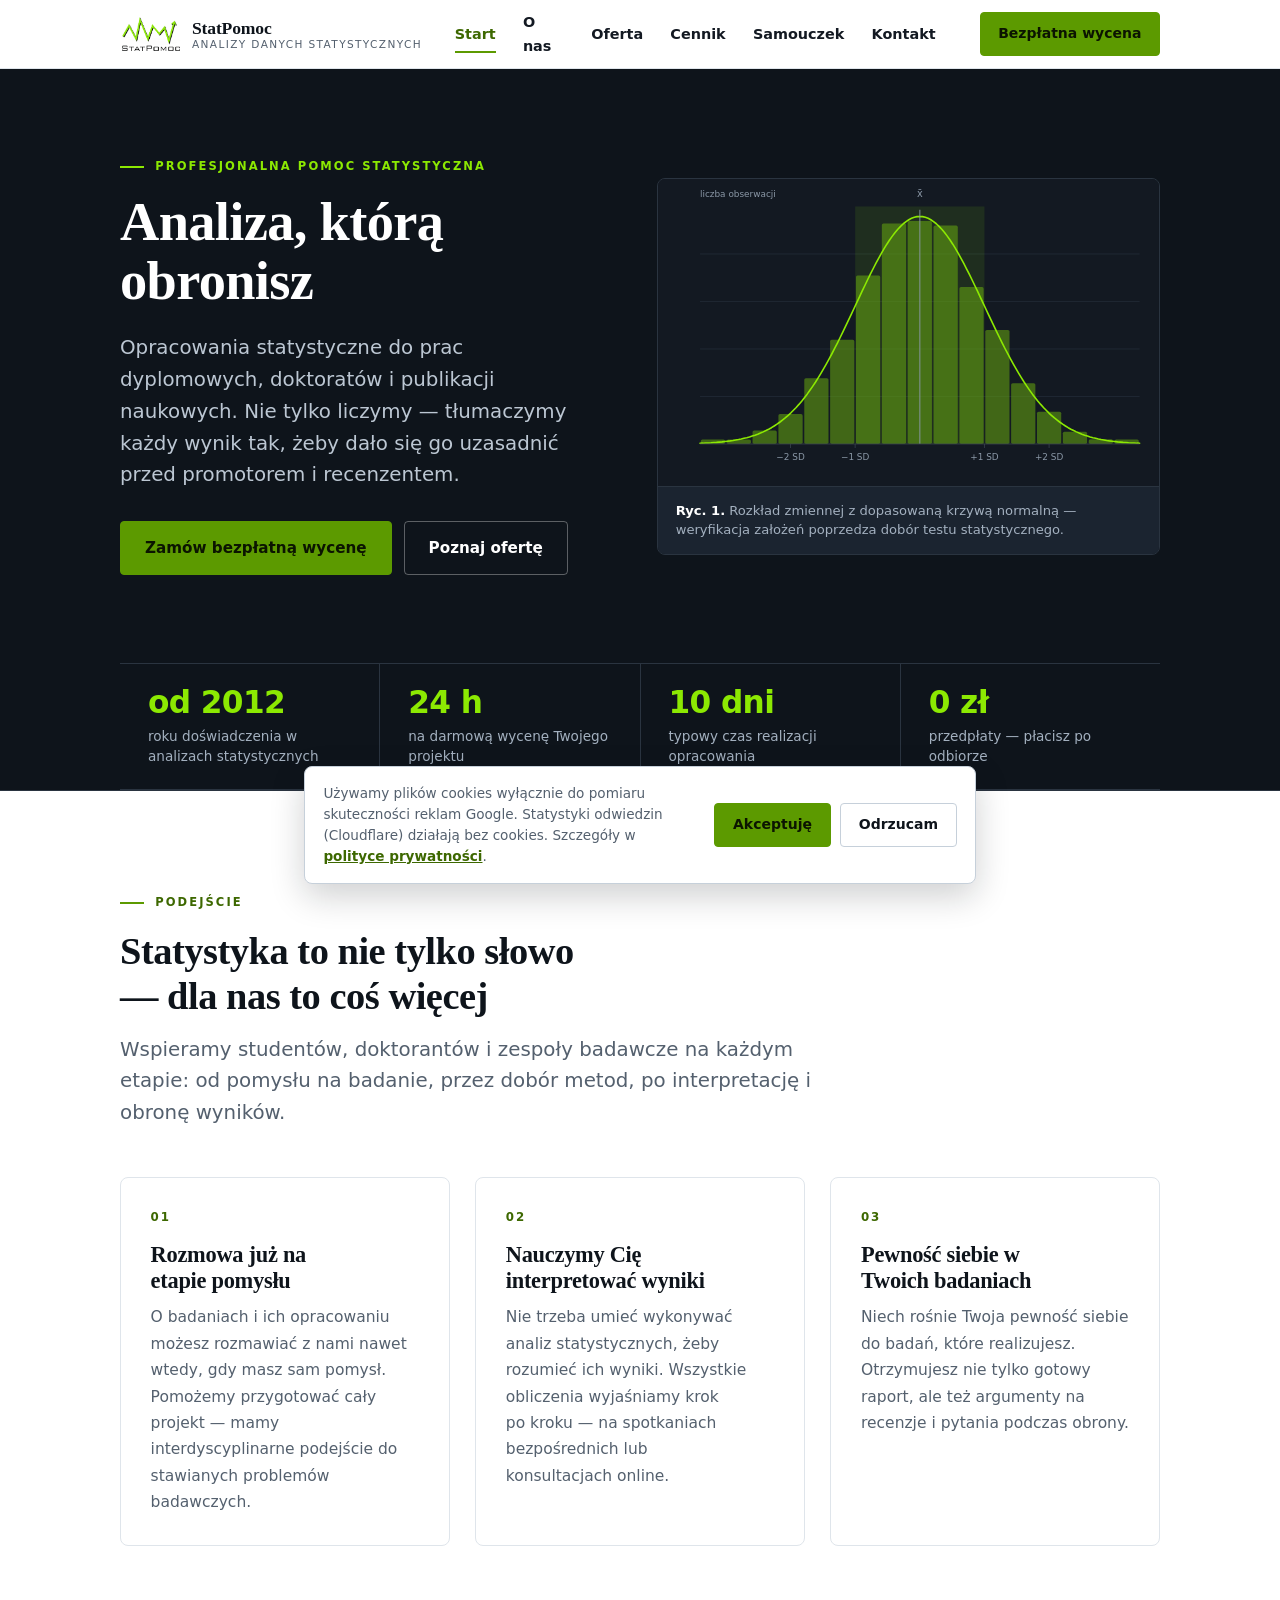
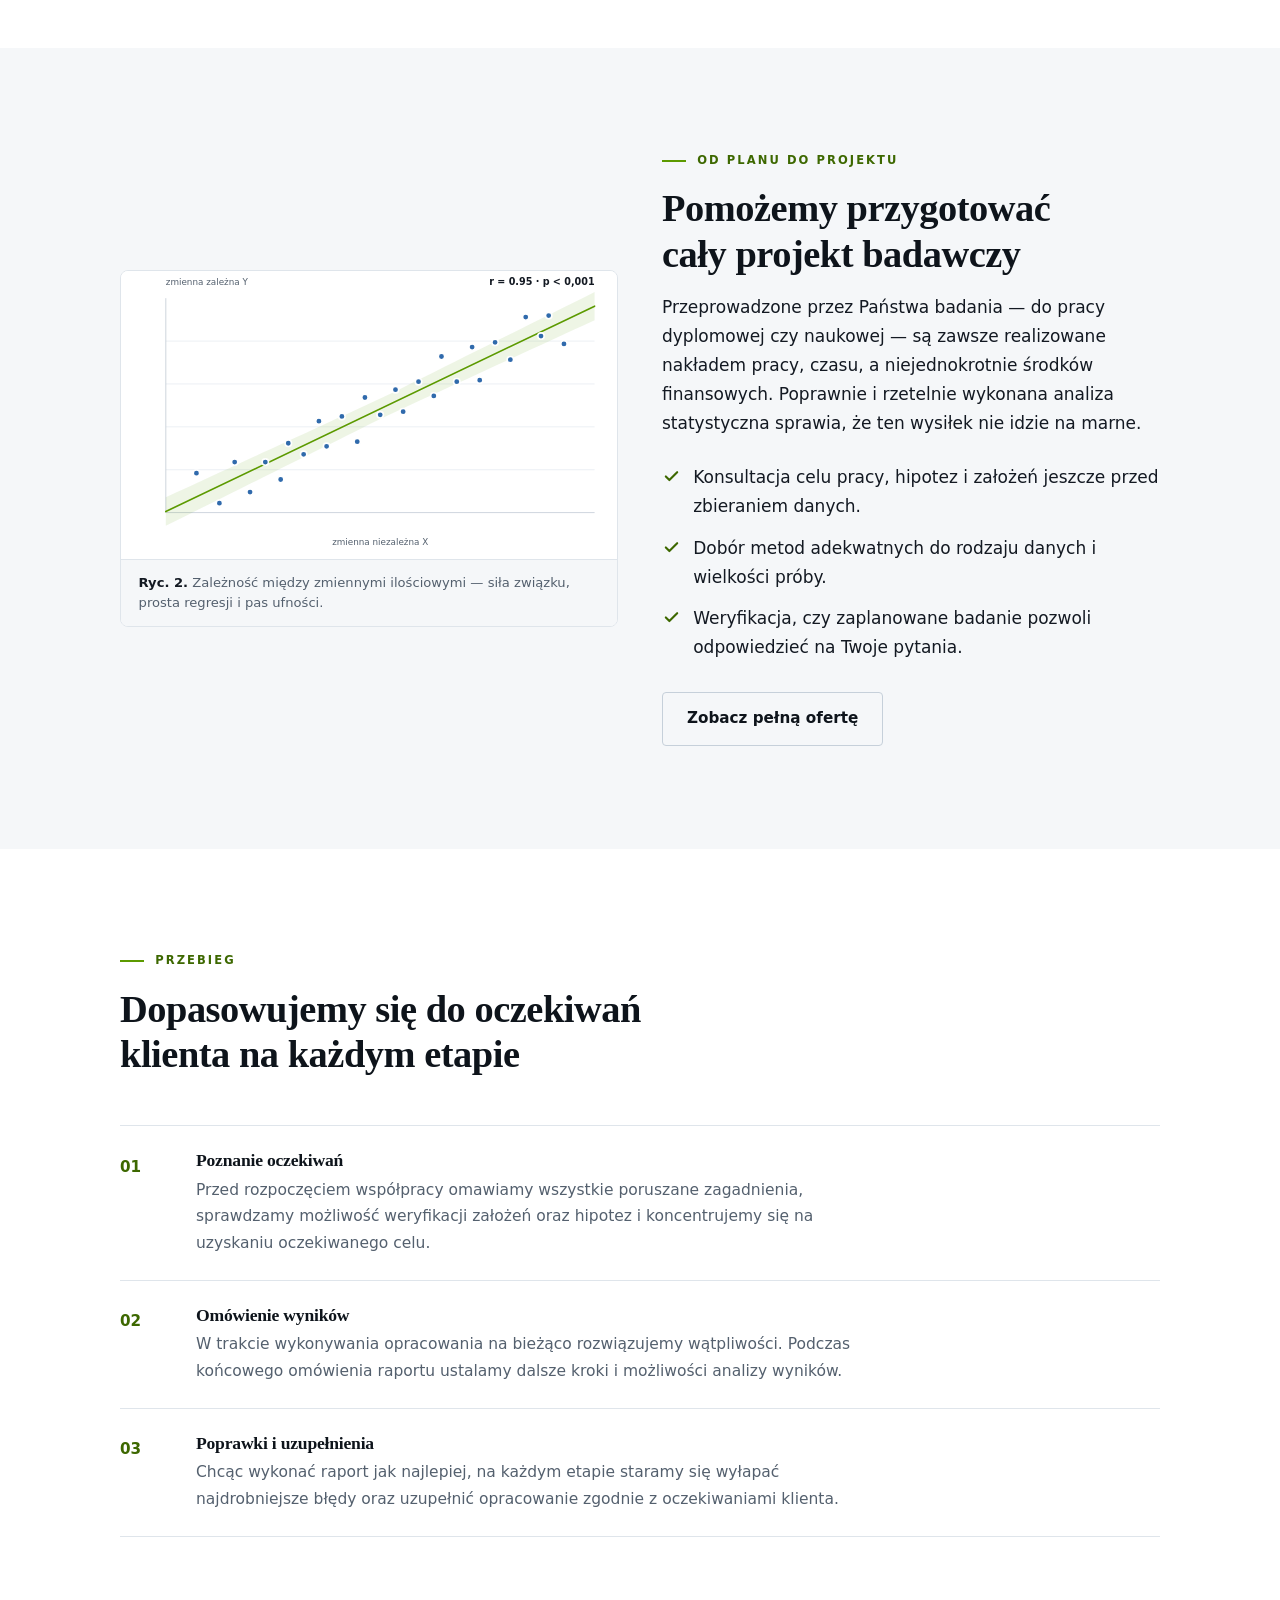
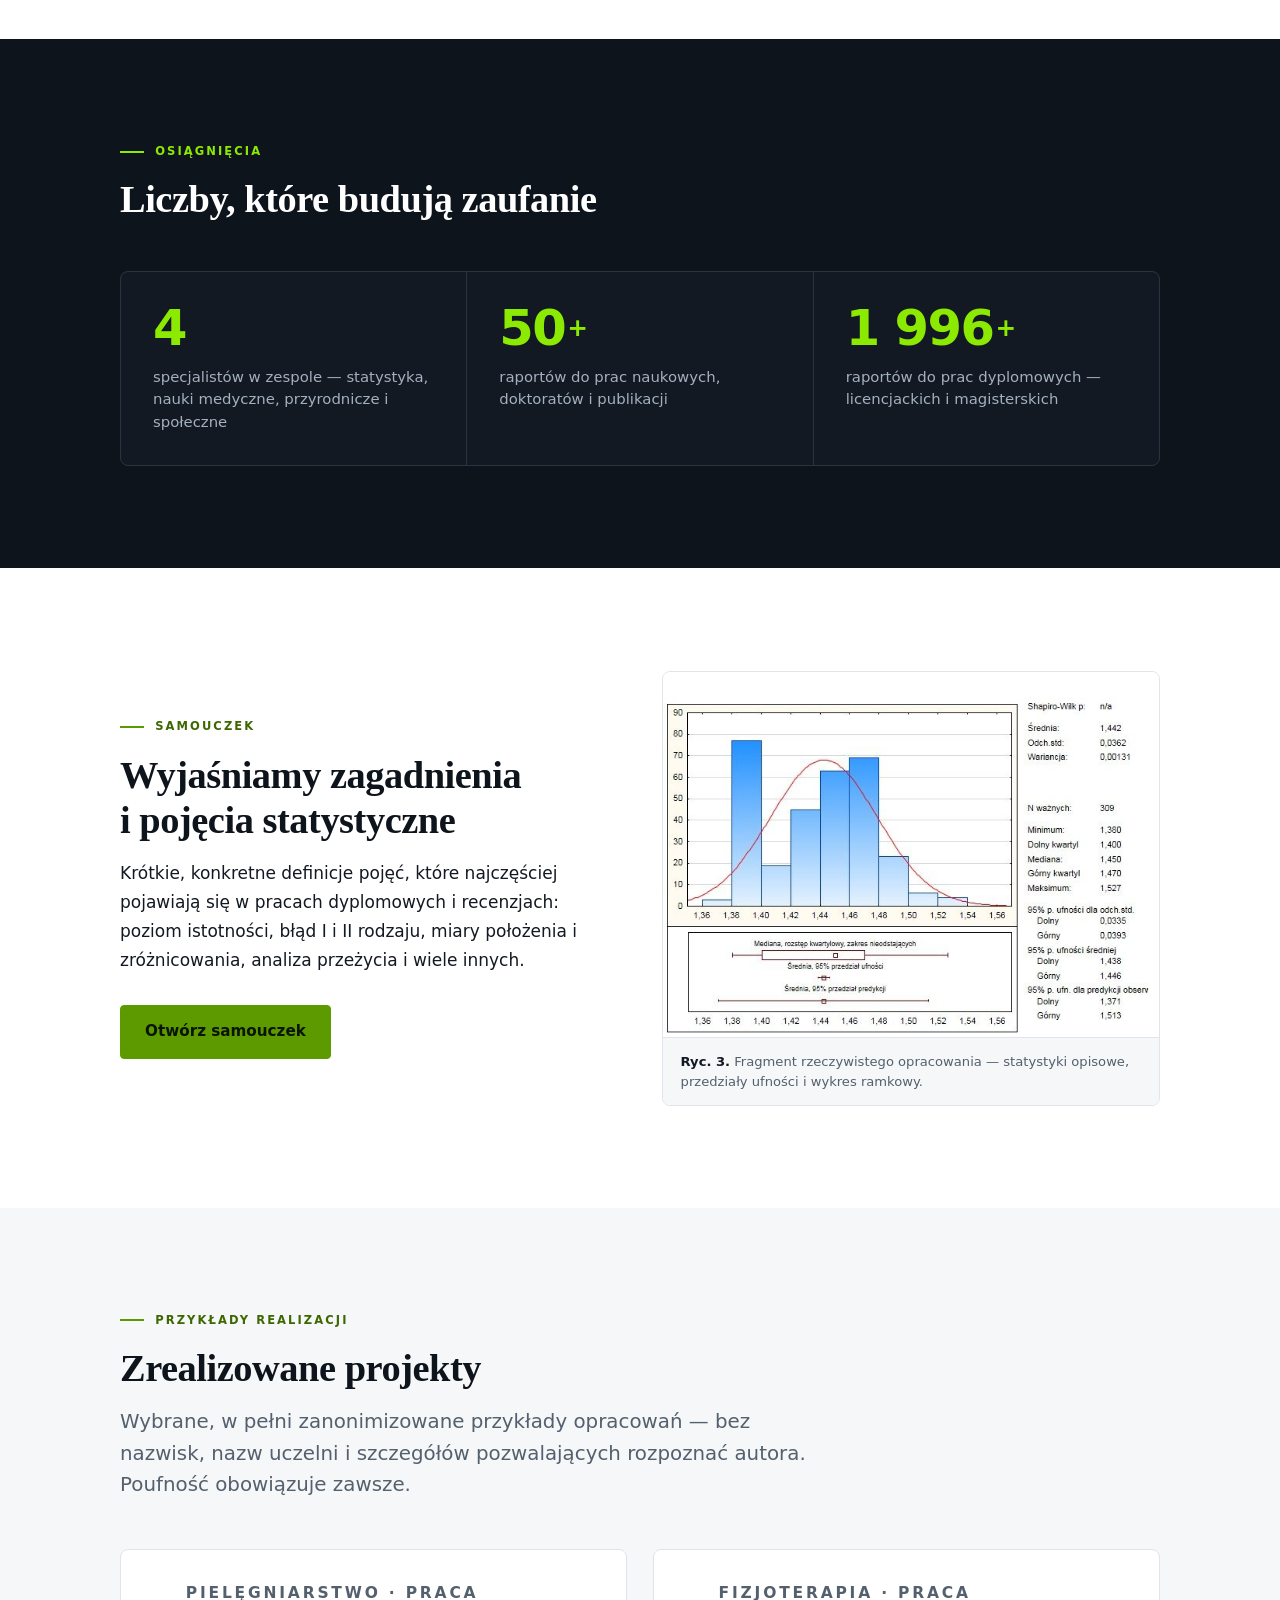
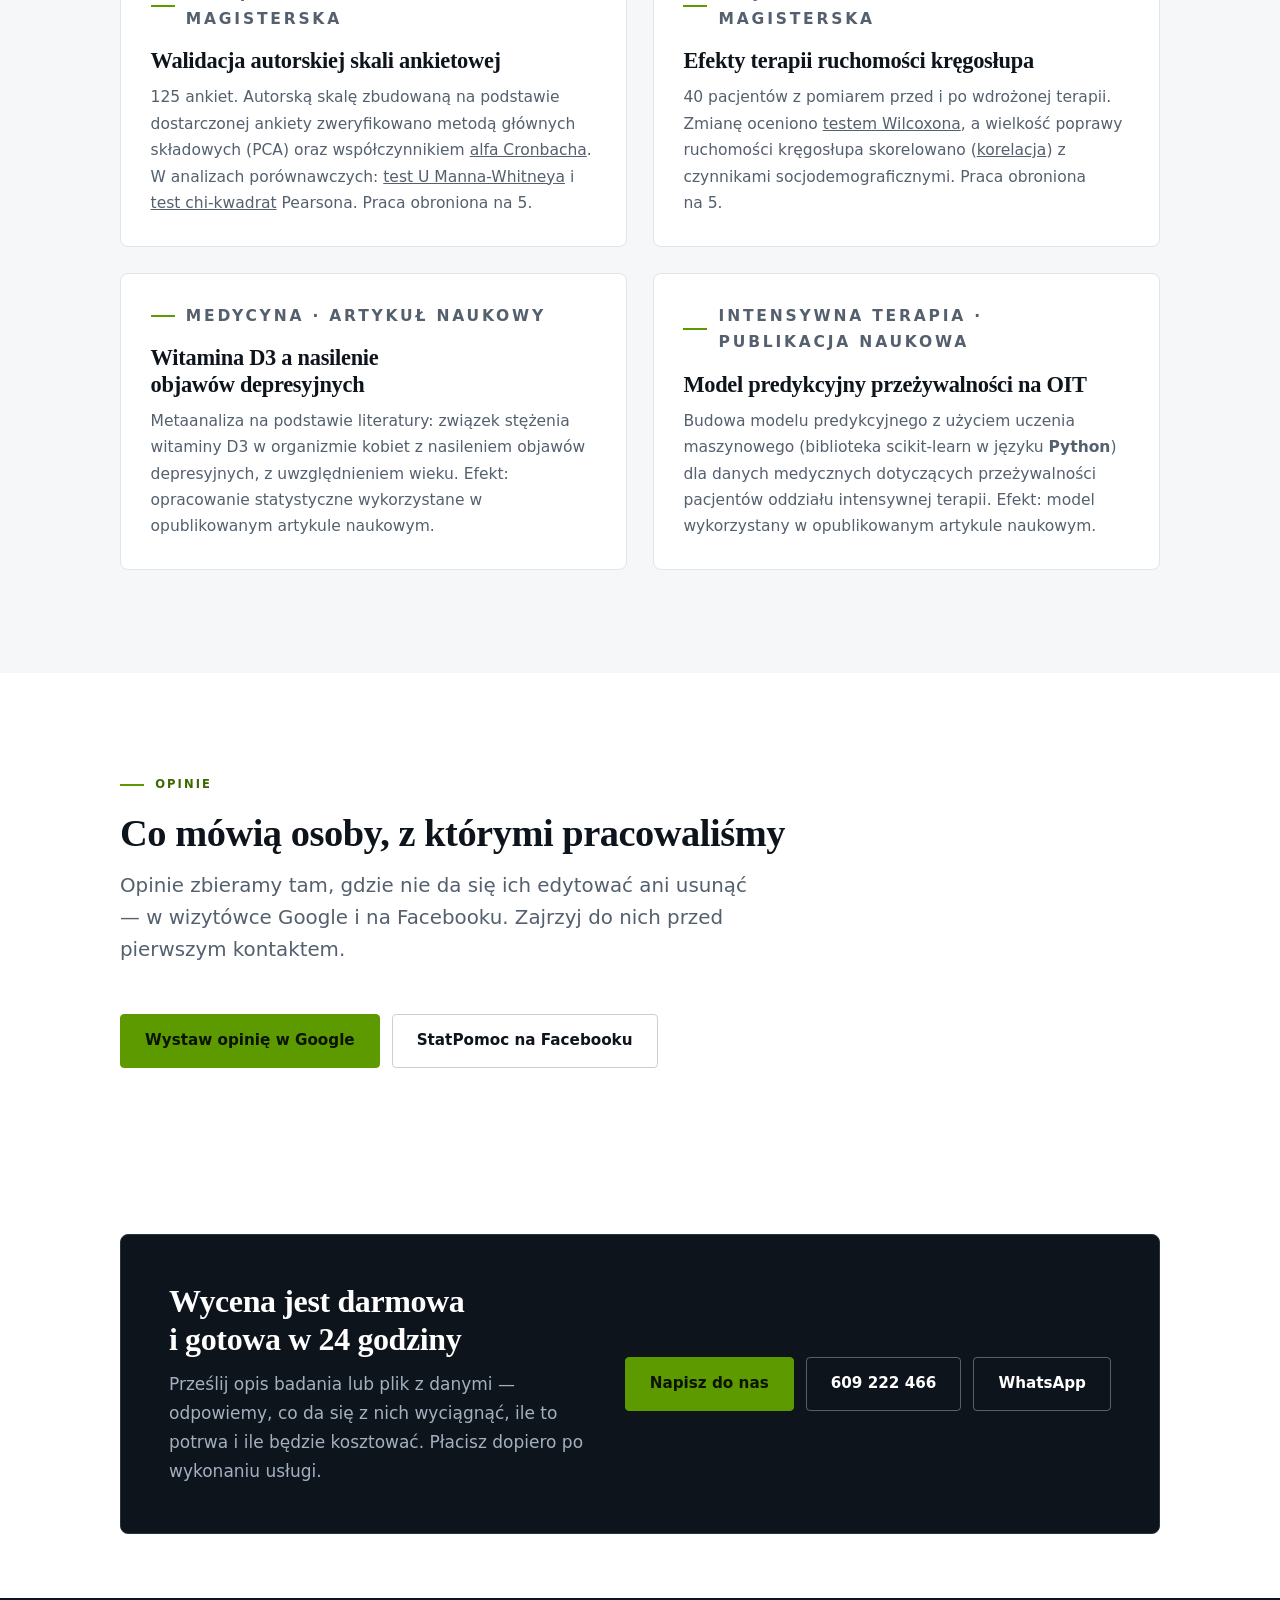
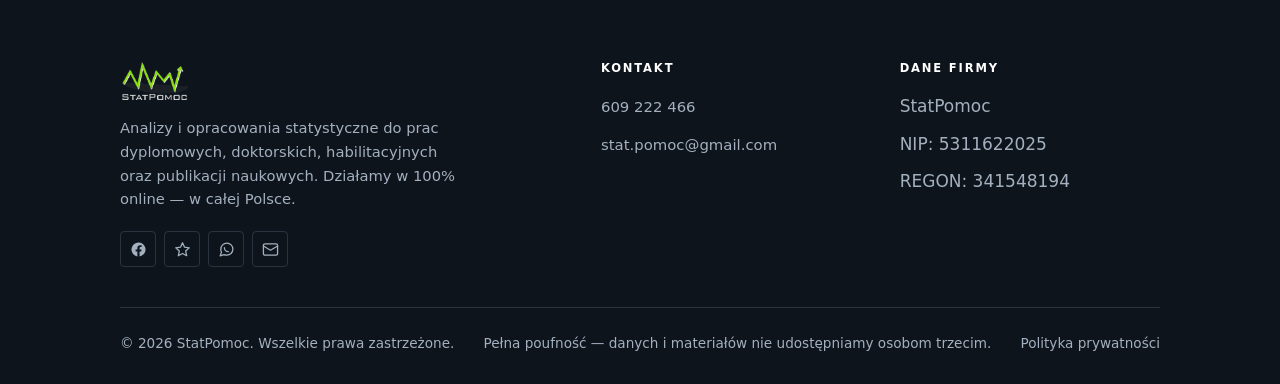
==== commit 57370316: "zmiana widget" ====
--- a/index.html
+++ b/index.html
@@ -368,10 +368,11 @@
         </p>
       </div>
 
-      <!-- Opinie z wizytówki Google. ID widgetu Trustindex poniżej;
-           doładowaniem zajmuje się assets/js/main.js. Instrukcja: README.md -->
-      <div class="reviews-embed reveal" data-delay="1"
-           data-trustindex="b9bc5587820e72761966ffac151"></div>
+      <!-- Opinie z wizytówki Google — widget certyfikatu Trustindex.
+           Kod osadzenia skopiowany z panelu trustindex.io. Instrukcja: README.md -->
+      <div class="reviews-embed reveal" data-delay="1">
+        <script defer async src="https://cdn.trustindex.io/loader-cert.js?300099e81e342897d1967d1d05a"></script>
+      </div>
 
       <!-- Przycisk „Wystaw opinię” otwiera bezpośrednio okienko oceny na wizytówce
            Google (link „Poproś o opinie” z panelu business.google.com). -->
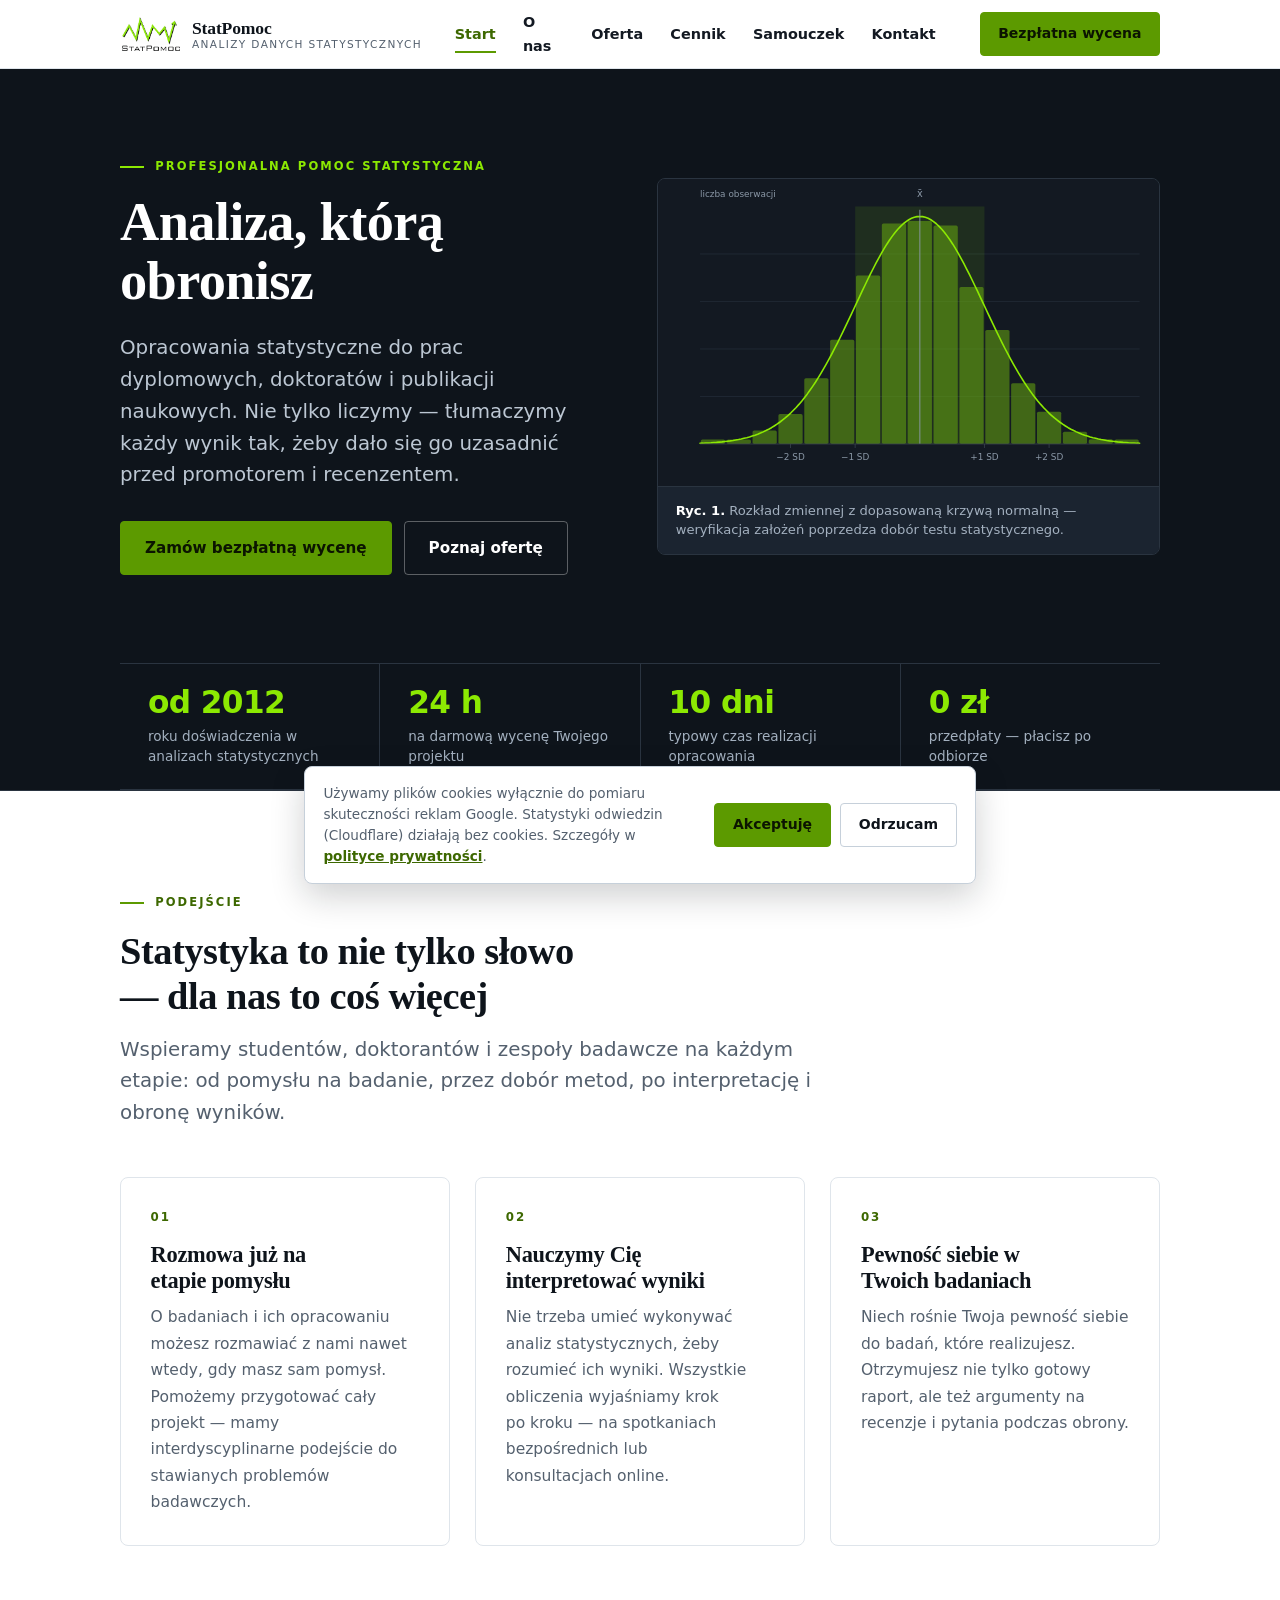
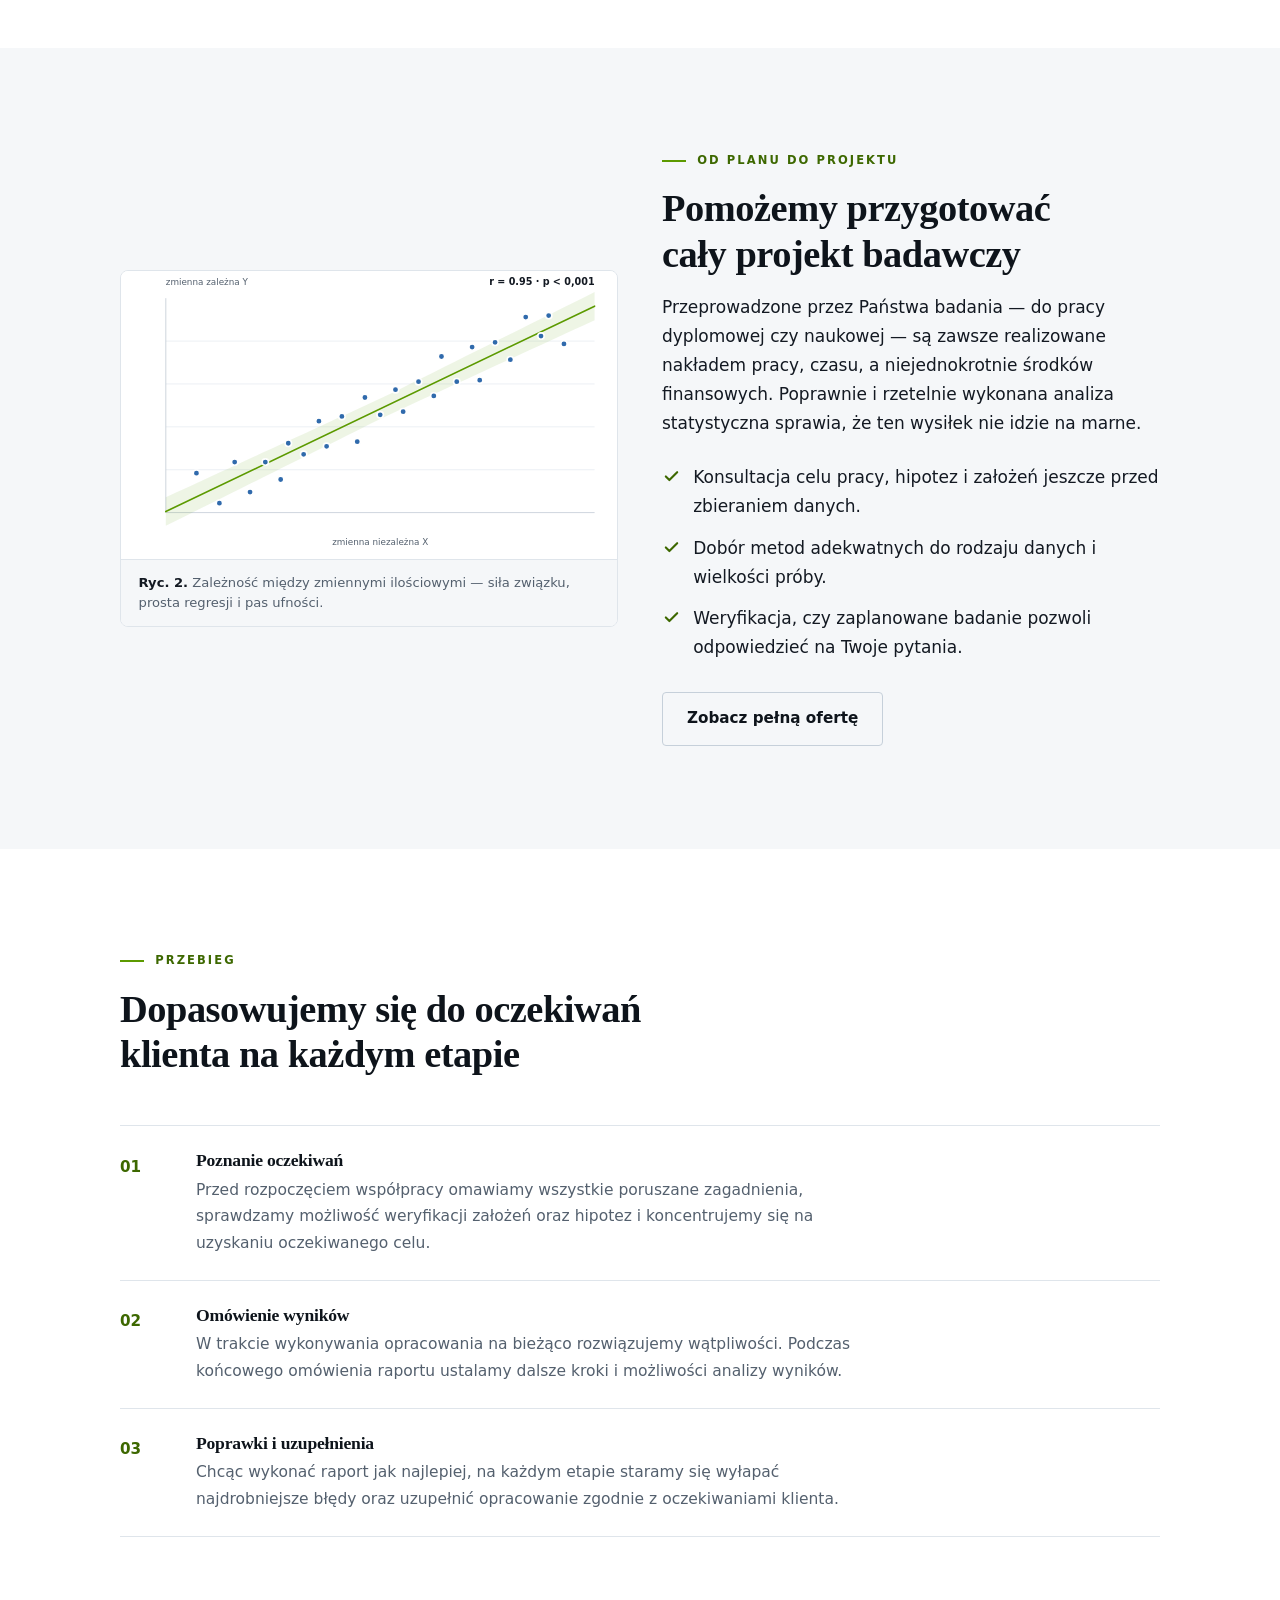
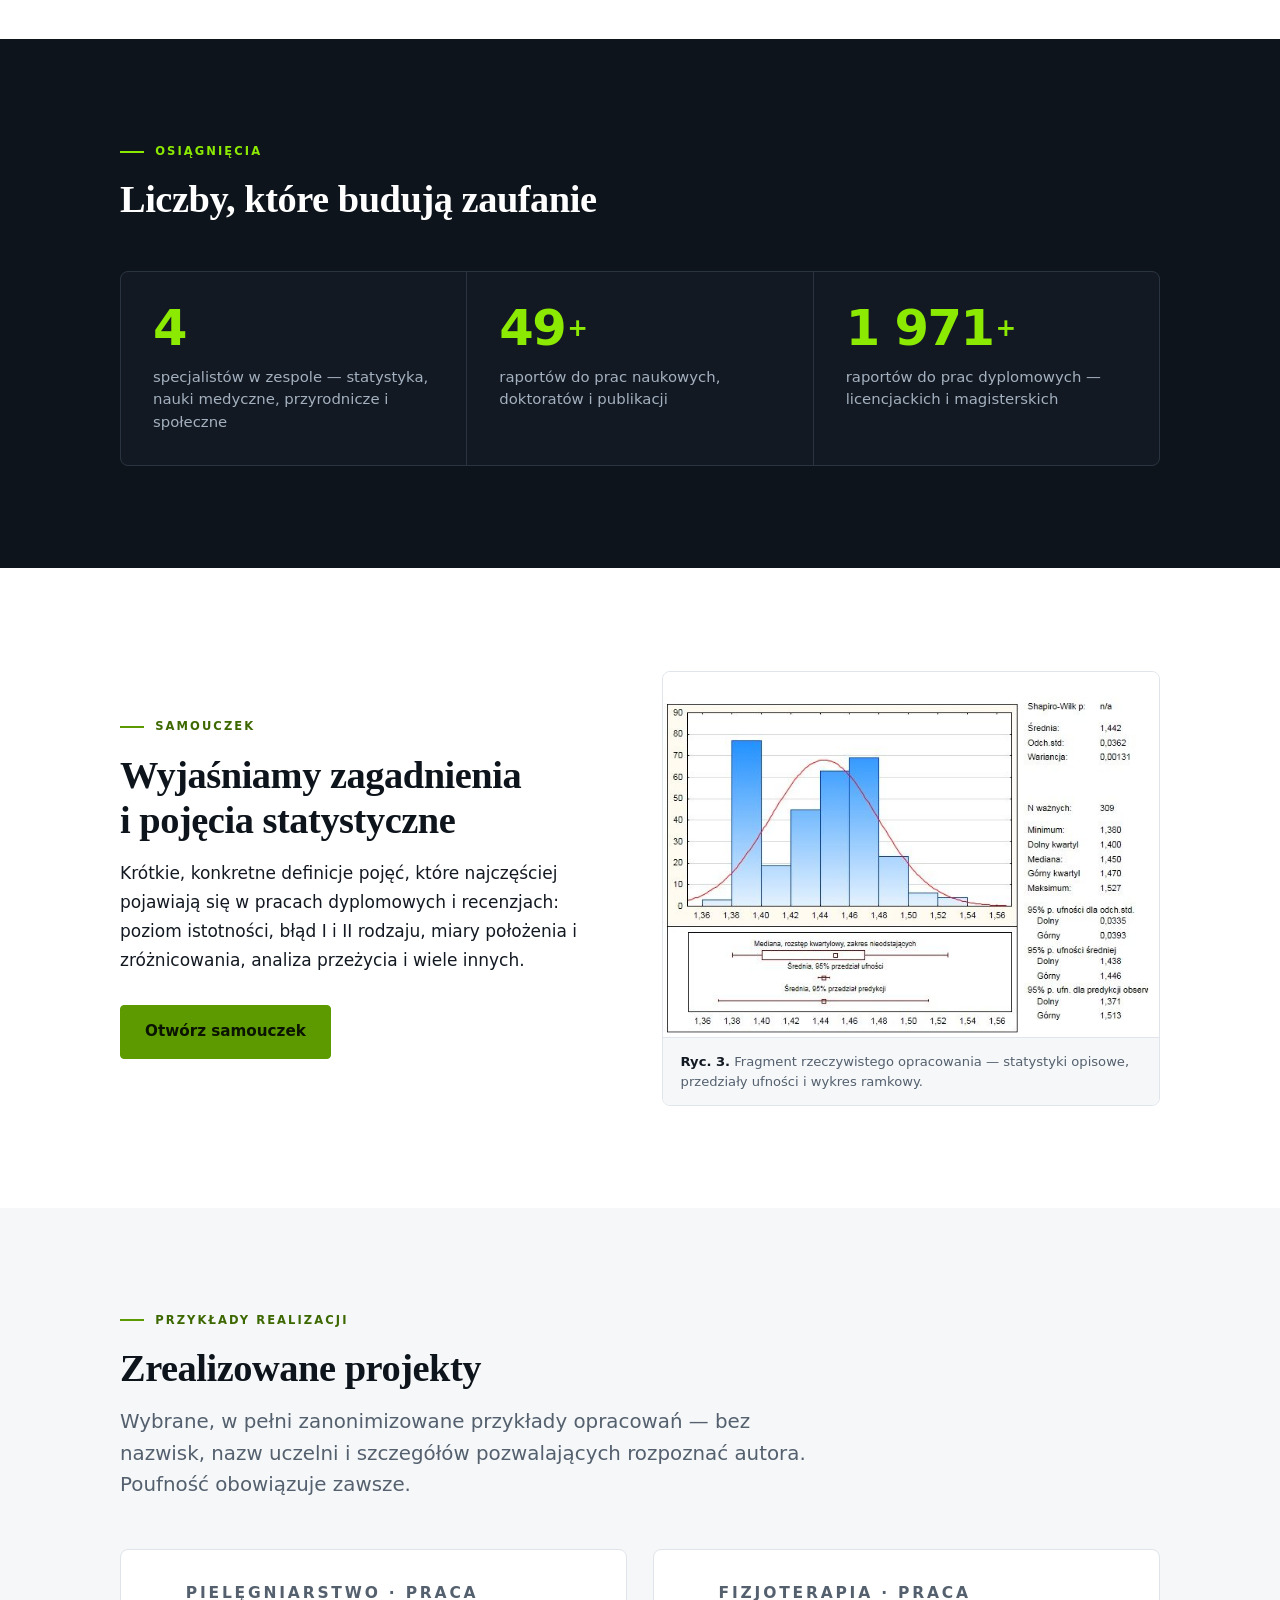
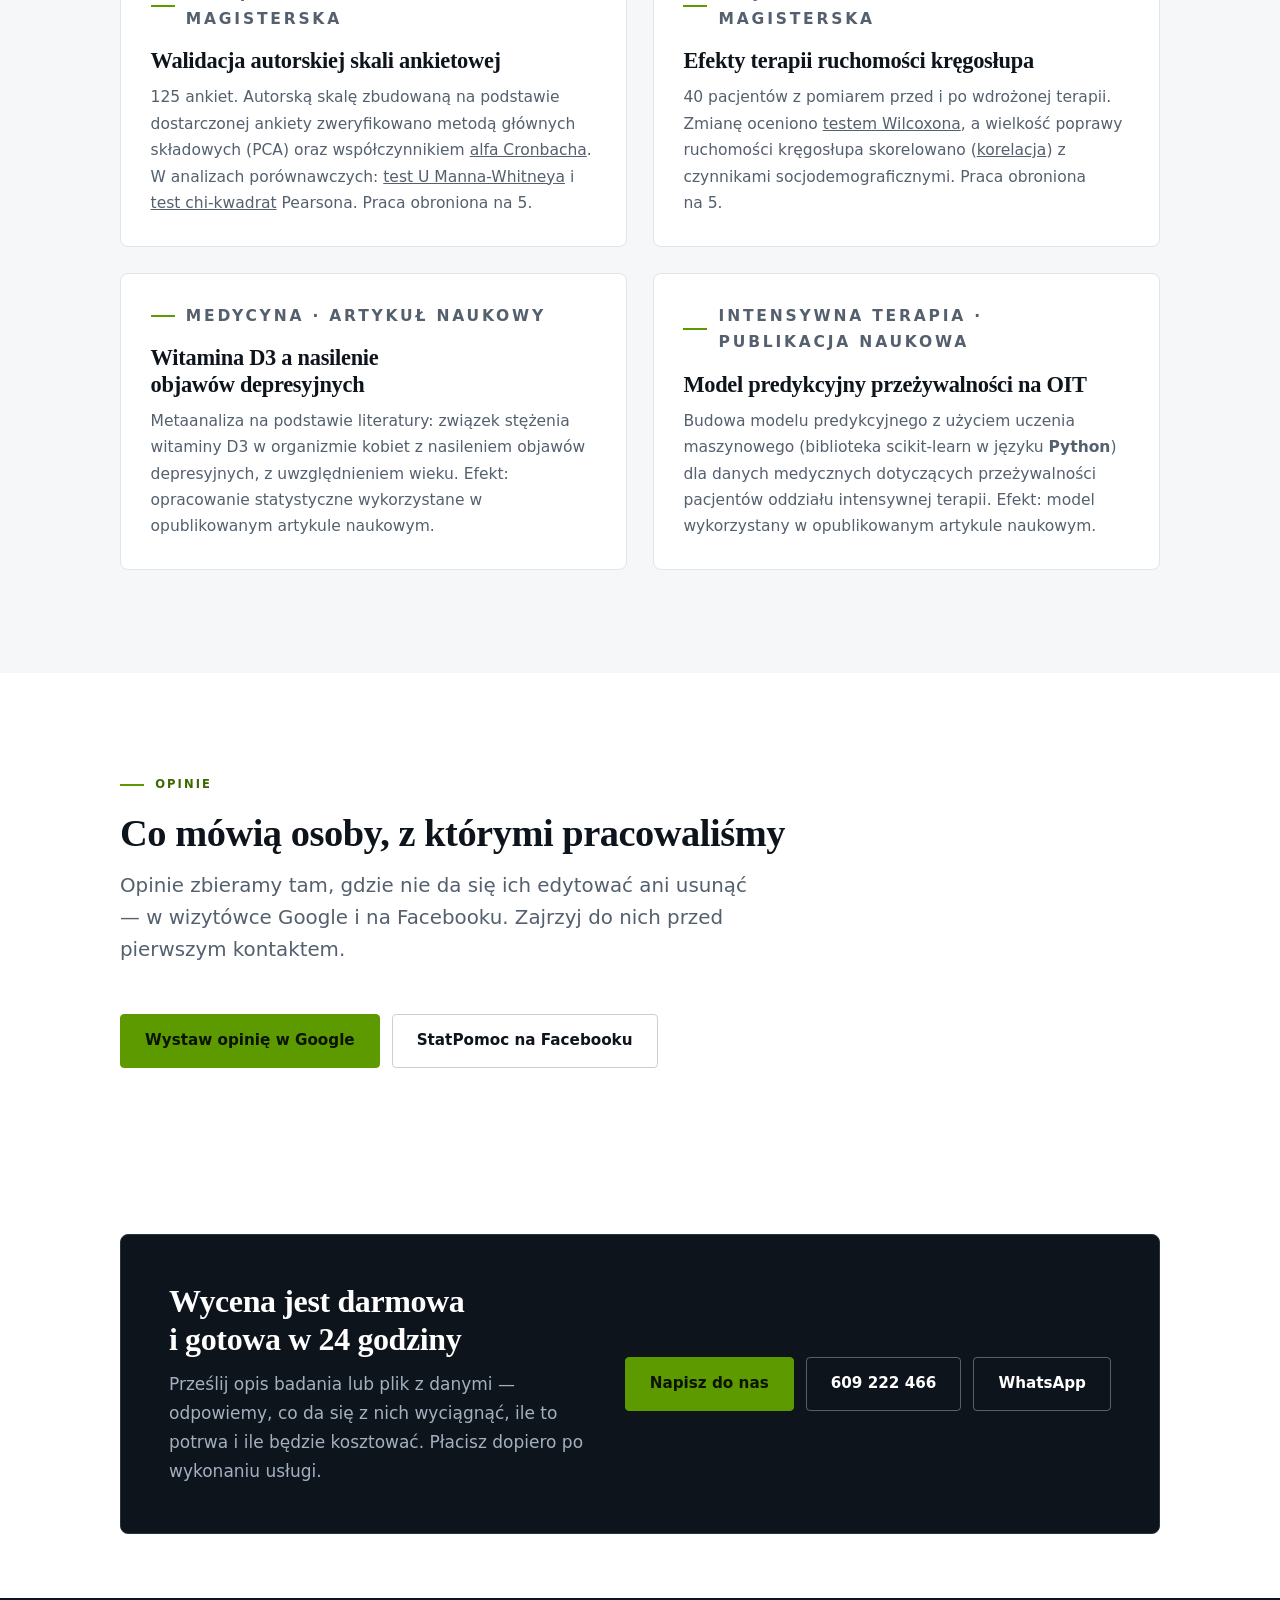
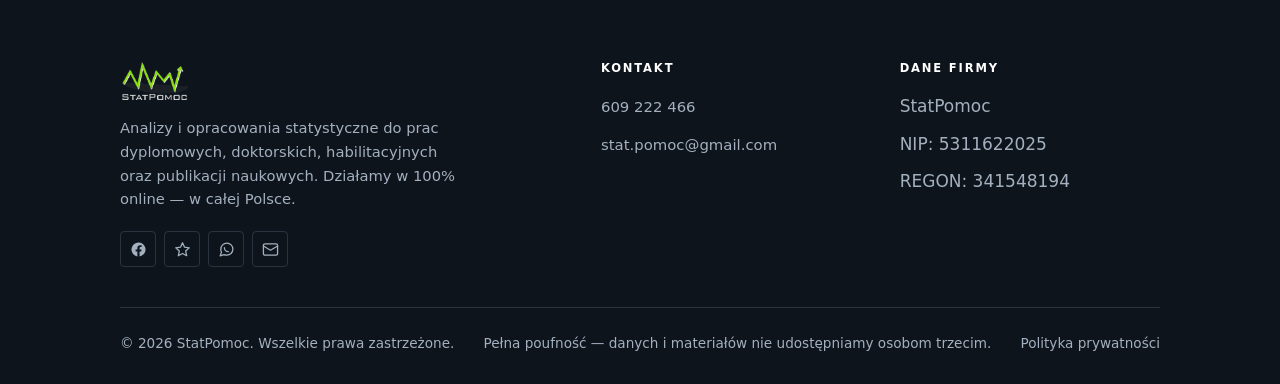
==== commit 561d77a3: "SEO" ====
--- a/index.html
+++ b/index.html
@@ -3,15 +3,15 @@
 <head>
 <meta charset="utf-8">
 <meta name="viewport" content="width=device-width, initial-scale=1">
-<title>StatPomoc — analizy statystyczne do prac dyplomowych i naukowych</title>
-<meta name="description" content="Profesjonalna pomoc statystyczna: analizy do prac magisterskich, doktorskich i publikacji. Darmowa wycena w 24 h, płatność po realizacji, bezpłatna opieka merytoryczna. Cała Polska, w 100% online.">
+<title>StatPomoc — analizy statystyczne do prac dyplomowych</title>
+<meta name="description" content="Pomoc statystyczna do prac magisterskich, doktorskich i publikacji. Darmowa wycena w 24 h, płatność po realizacji, opieka merytoryczna. Cała Polska, online.">
 <link rel="canonical" href="https://statpomoc.org.pl/">
 <meta name="theme-color" content="#0E141B">
 <meta property="og:type" content="website">
 <meta property="og:locale" content="pl_PL">
 <meta property="og:site_name" content="StatPomoc">
-<meta property="og:title" content="StatPomoc — analizy statystyczne do prac dyplomowych i naukowych">
-<meta property="og:description" content="Profesjonalna pomoc statystyczna: analizy do prac magisterskich, doktorskich i publikacji. Darmowa wycena w 24 h, płatność po realizacji, bezpłatna opieka merytoryczna. Cała Polska, w 100% online.">
+<meta property="og:title" content="StatPomoc — analizy statystyczne do prac dyplomowych">
+<meta property="og:description" content="Pomoc statystyczna do prac magisterskich, doktorskich i publikacji. Darmowa wycena w 24 h, płatność po realizacji, opieka merytoryczna. Cała Polska, online.">
 <meta property="og:url" content="https://statpomoc.org.pl/">
 <meta property="og:image" content="https://statpomoc.org.pl/assets/img/og-statpomoc.jpg">
 <meta property="og:image:width" content="1200">
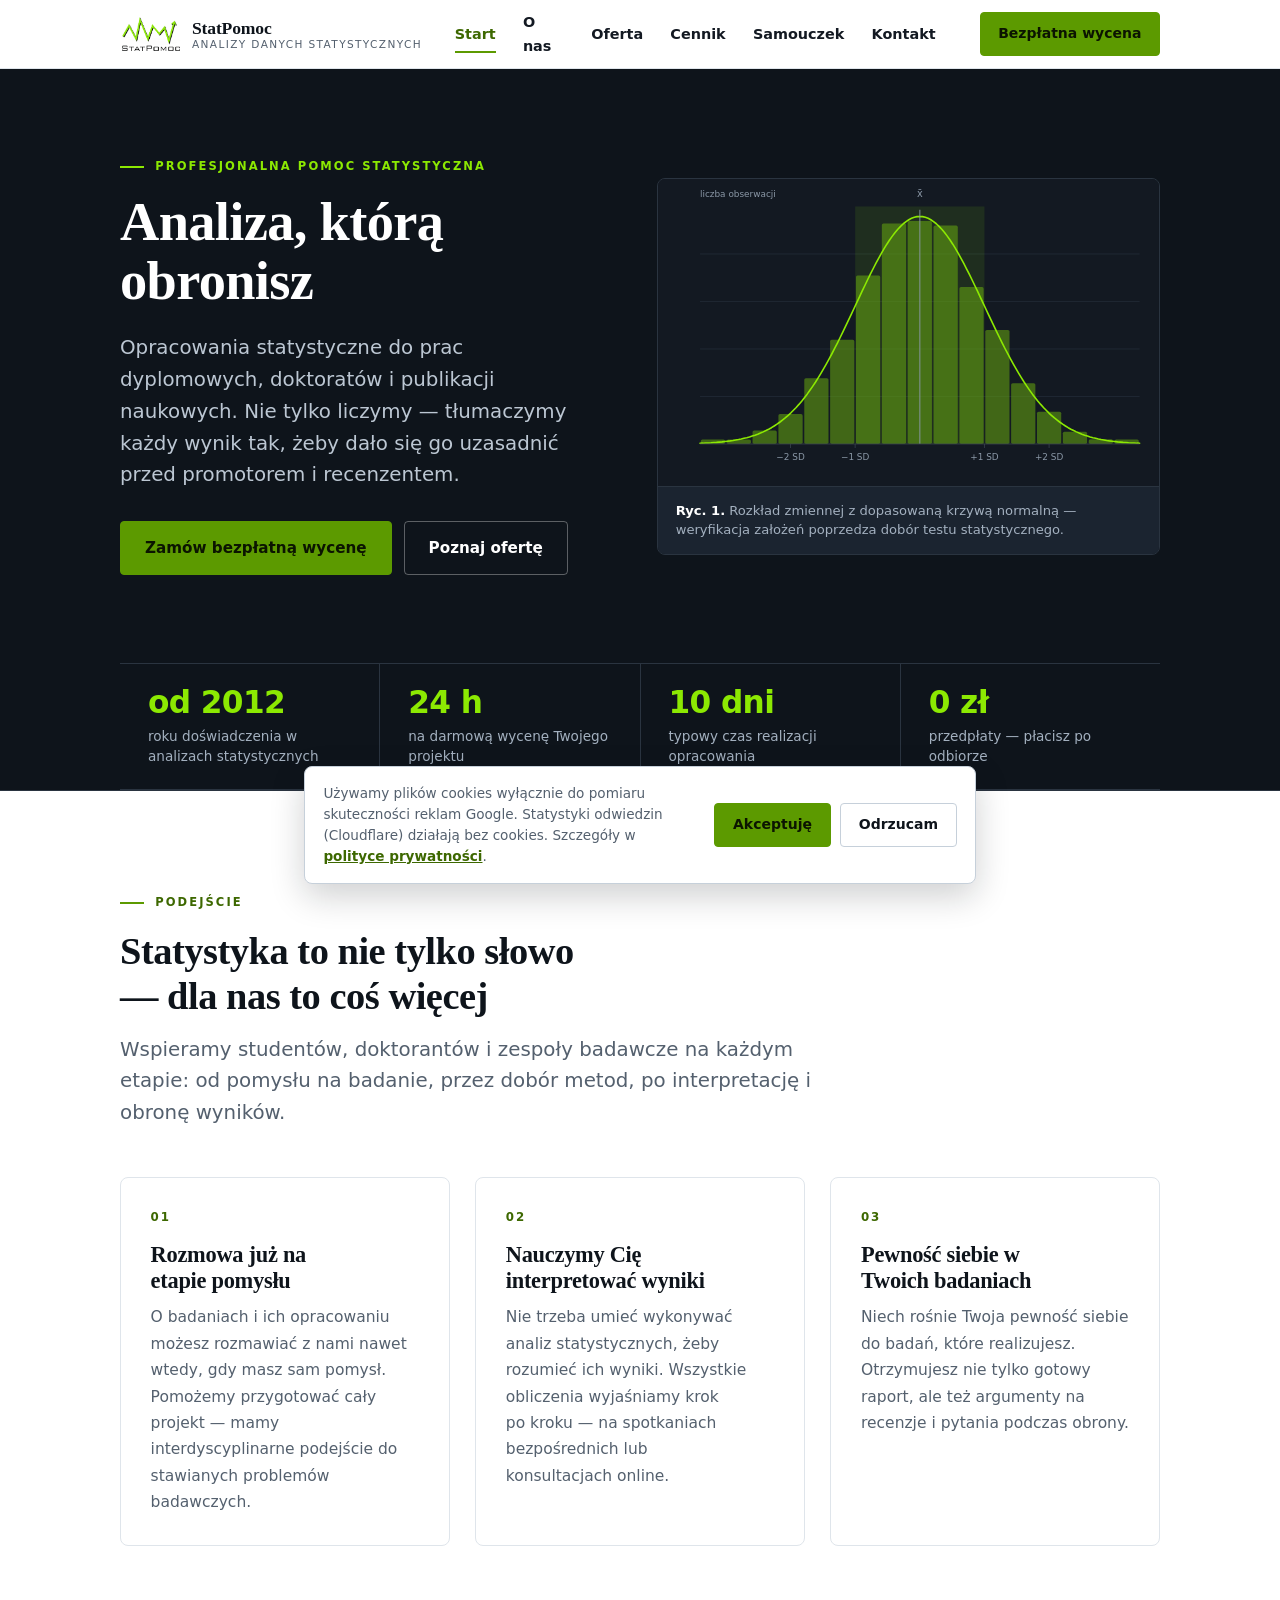
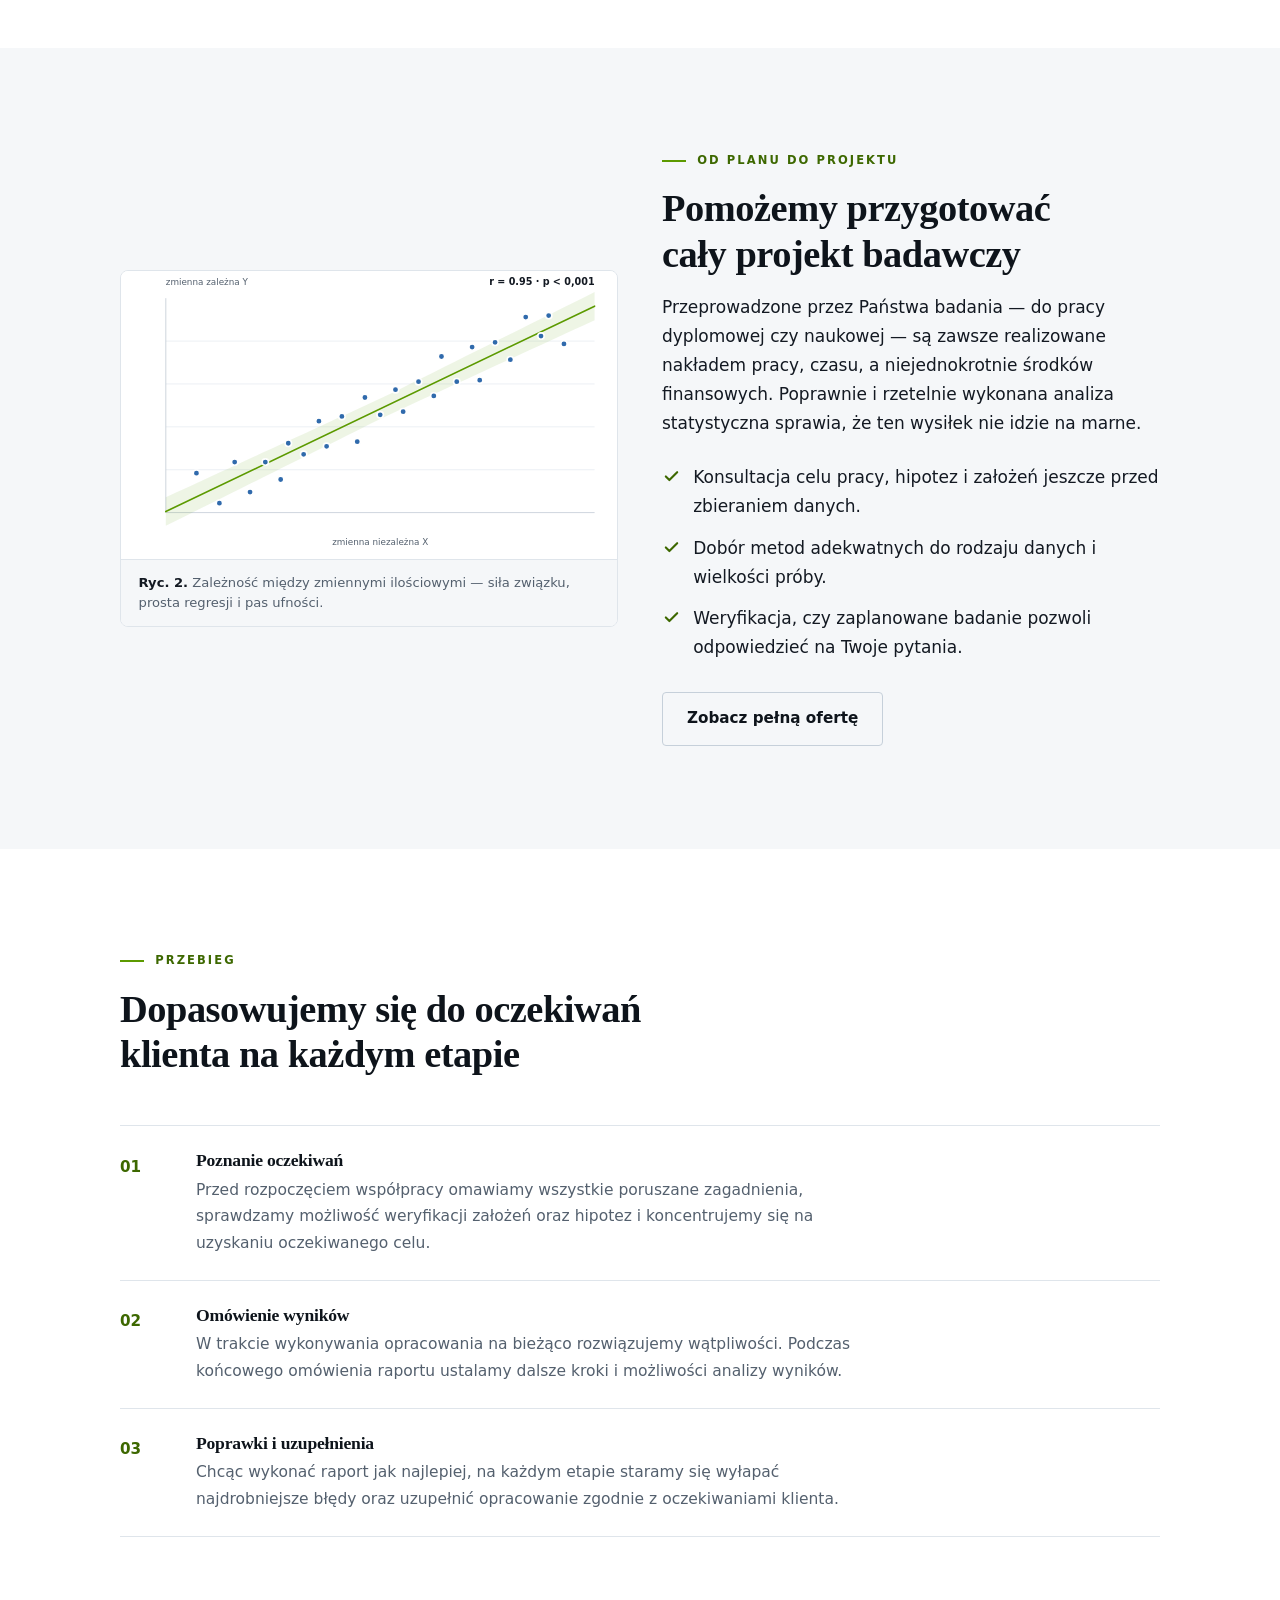
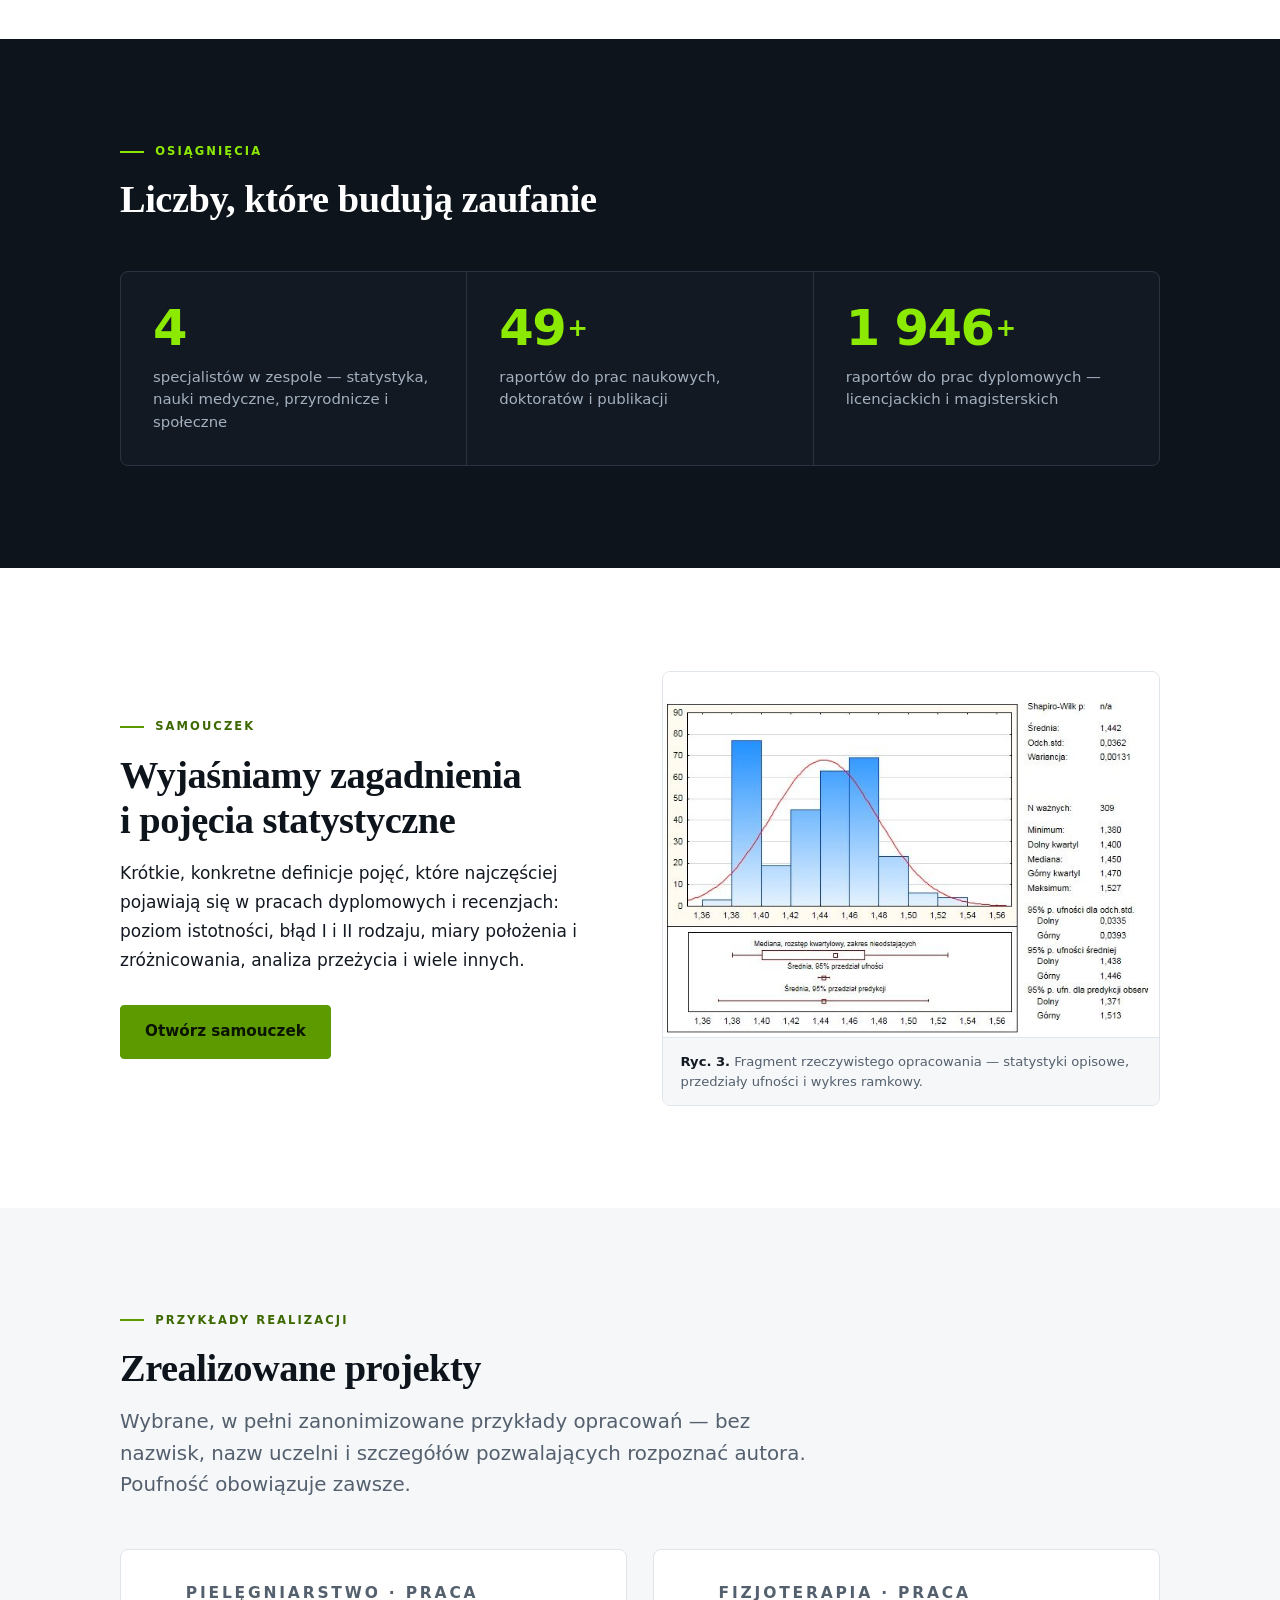
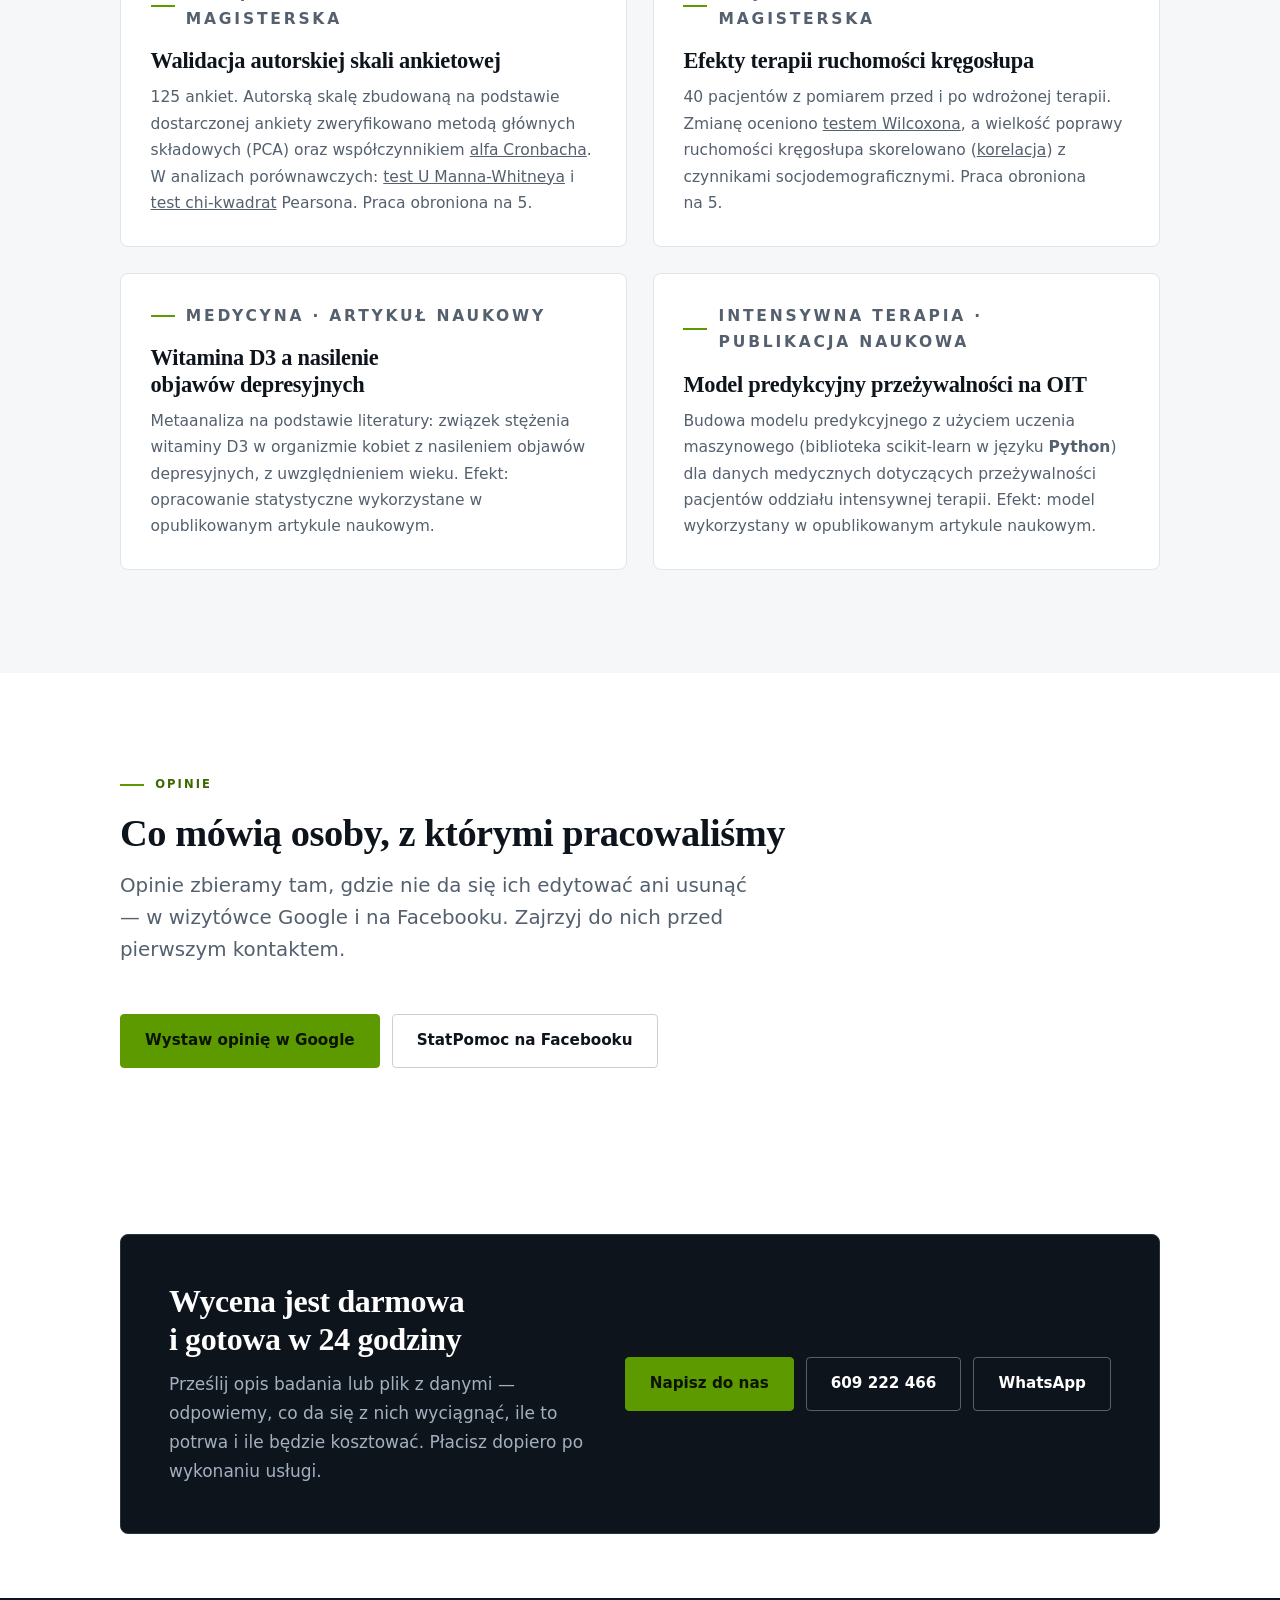
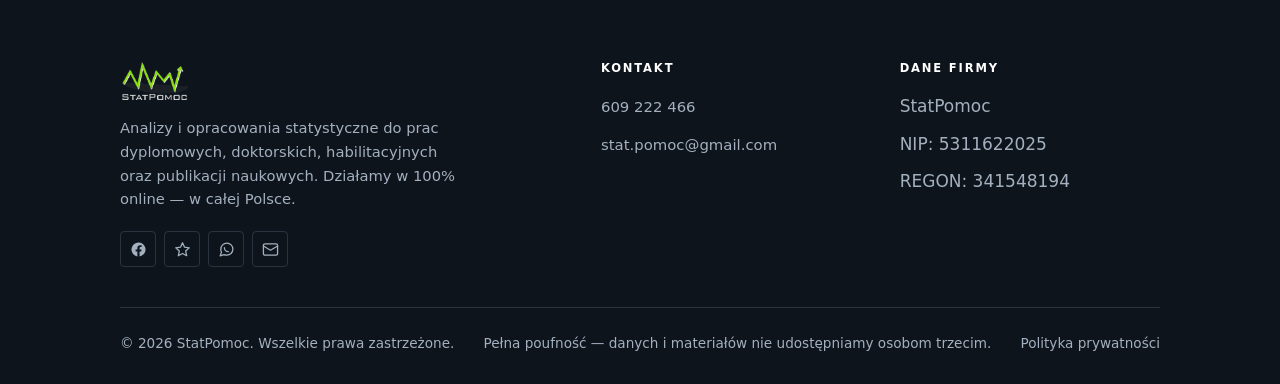
==== commit 6ef9daad: "ikona" ====
--- a/index.html
+++ b/index.html
@@ -19,9 +19,9 @@
 <meta property="og:image:alt" content="StatPomoc — analizy statystyczne do prac dyplomowych, doktoratów i publikacji naukowych">
 <meta name="twitter:card" content="summary_large_image">
 <meta name="twitter:image" content="https://statpomoc.org.pl/assets/img/og-statpomoc.jpg">
-<link rel="icon" href="favicon.ico" sizes="any">
-<link rel="icon" type="image/png" href="assets/img/favicon-32.png" sizes="32x32">
-<link rel="apple-touch-icon" href="assets/img/apple-touch-icon.png">
+<link rel="icon" href="favicon.ico?v=2" sizes="any">
+<link rel="icon" type="image/png" href="assets/img/favicon-32.png?v=2" sizes="32x32">
+<link rel="apple-touch-icon" href="assets/img/apple-touch-icon.png?v=2">
 <link rel="manifest" href="site.webmanifest">
 <link rel="stylesheet" href="assets/css/style.css">
 <script type="application/ld+json">
